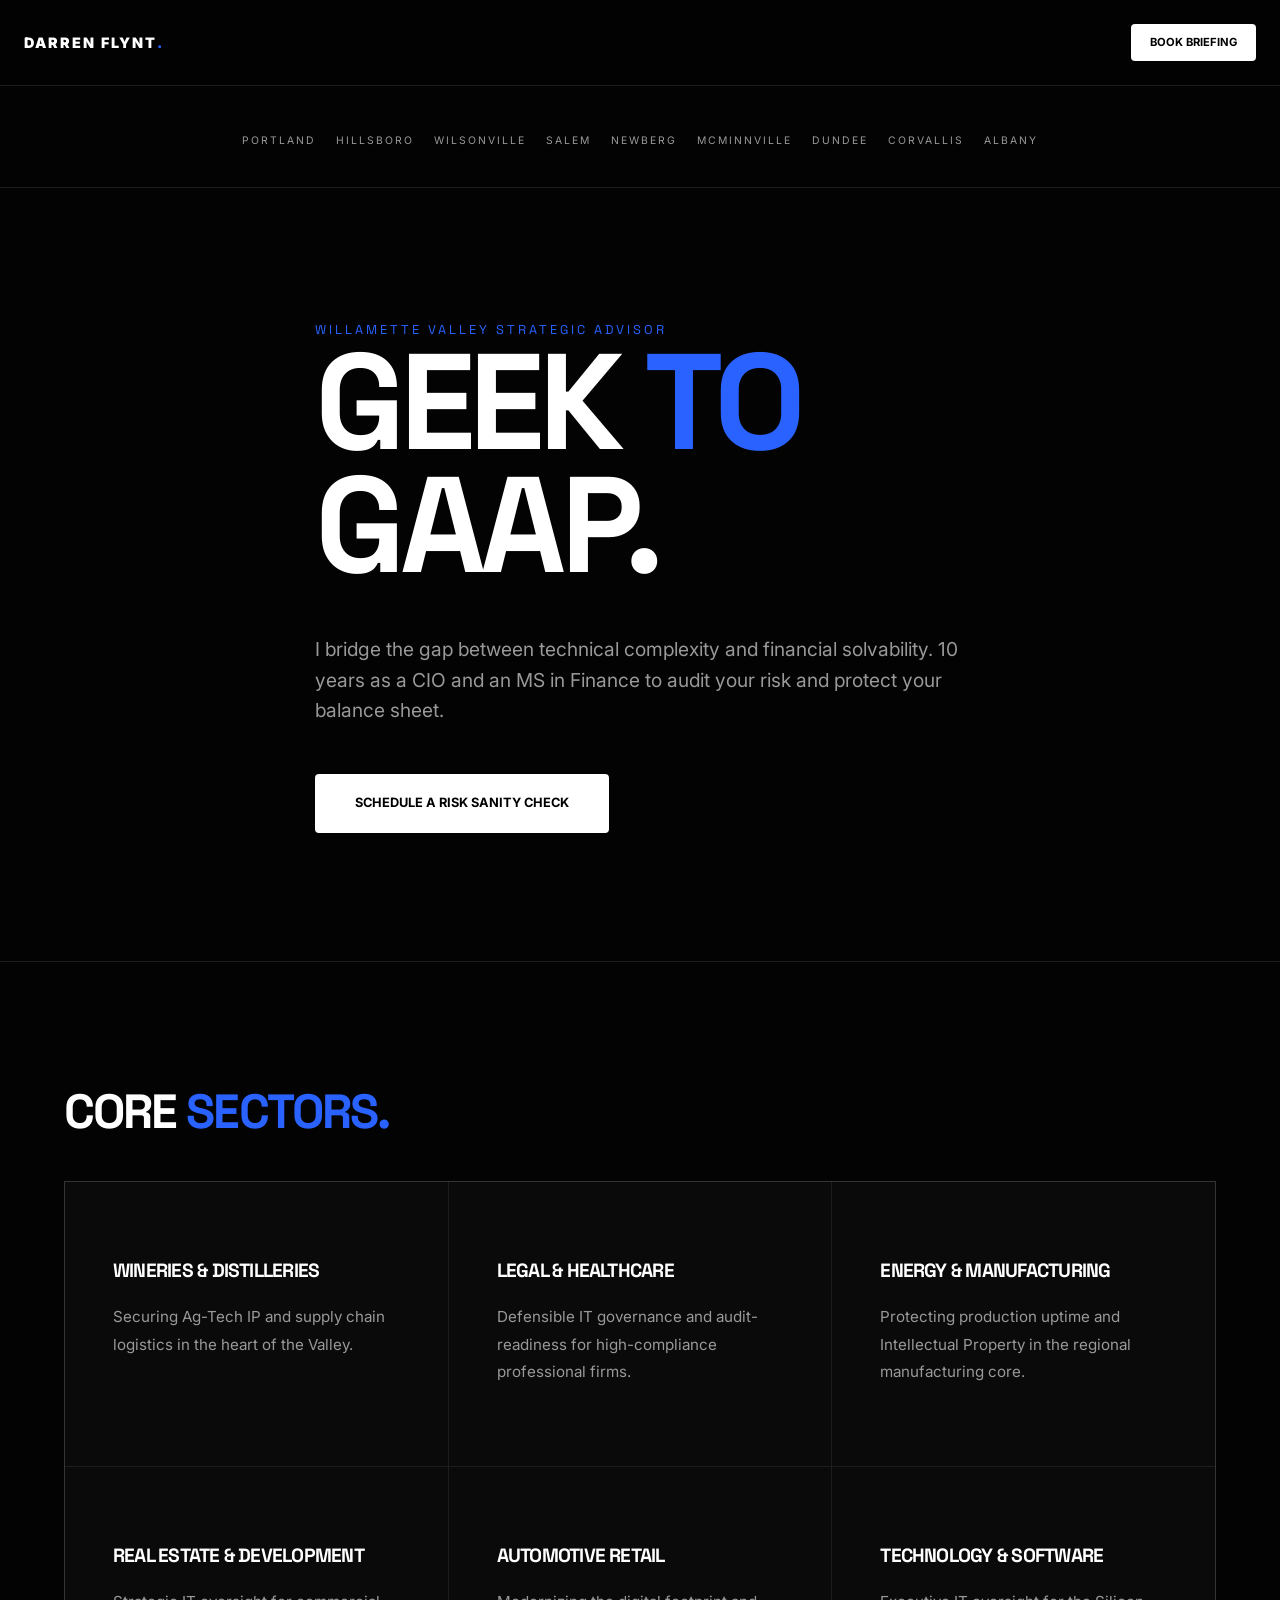
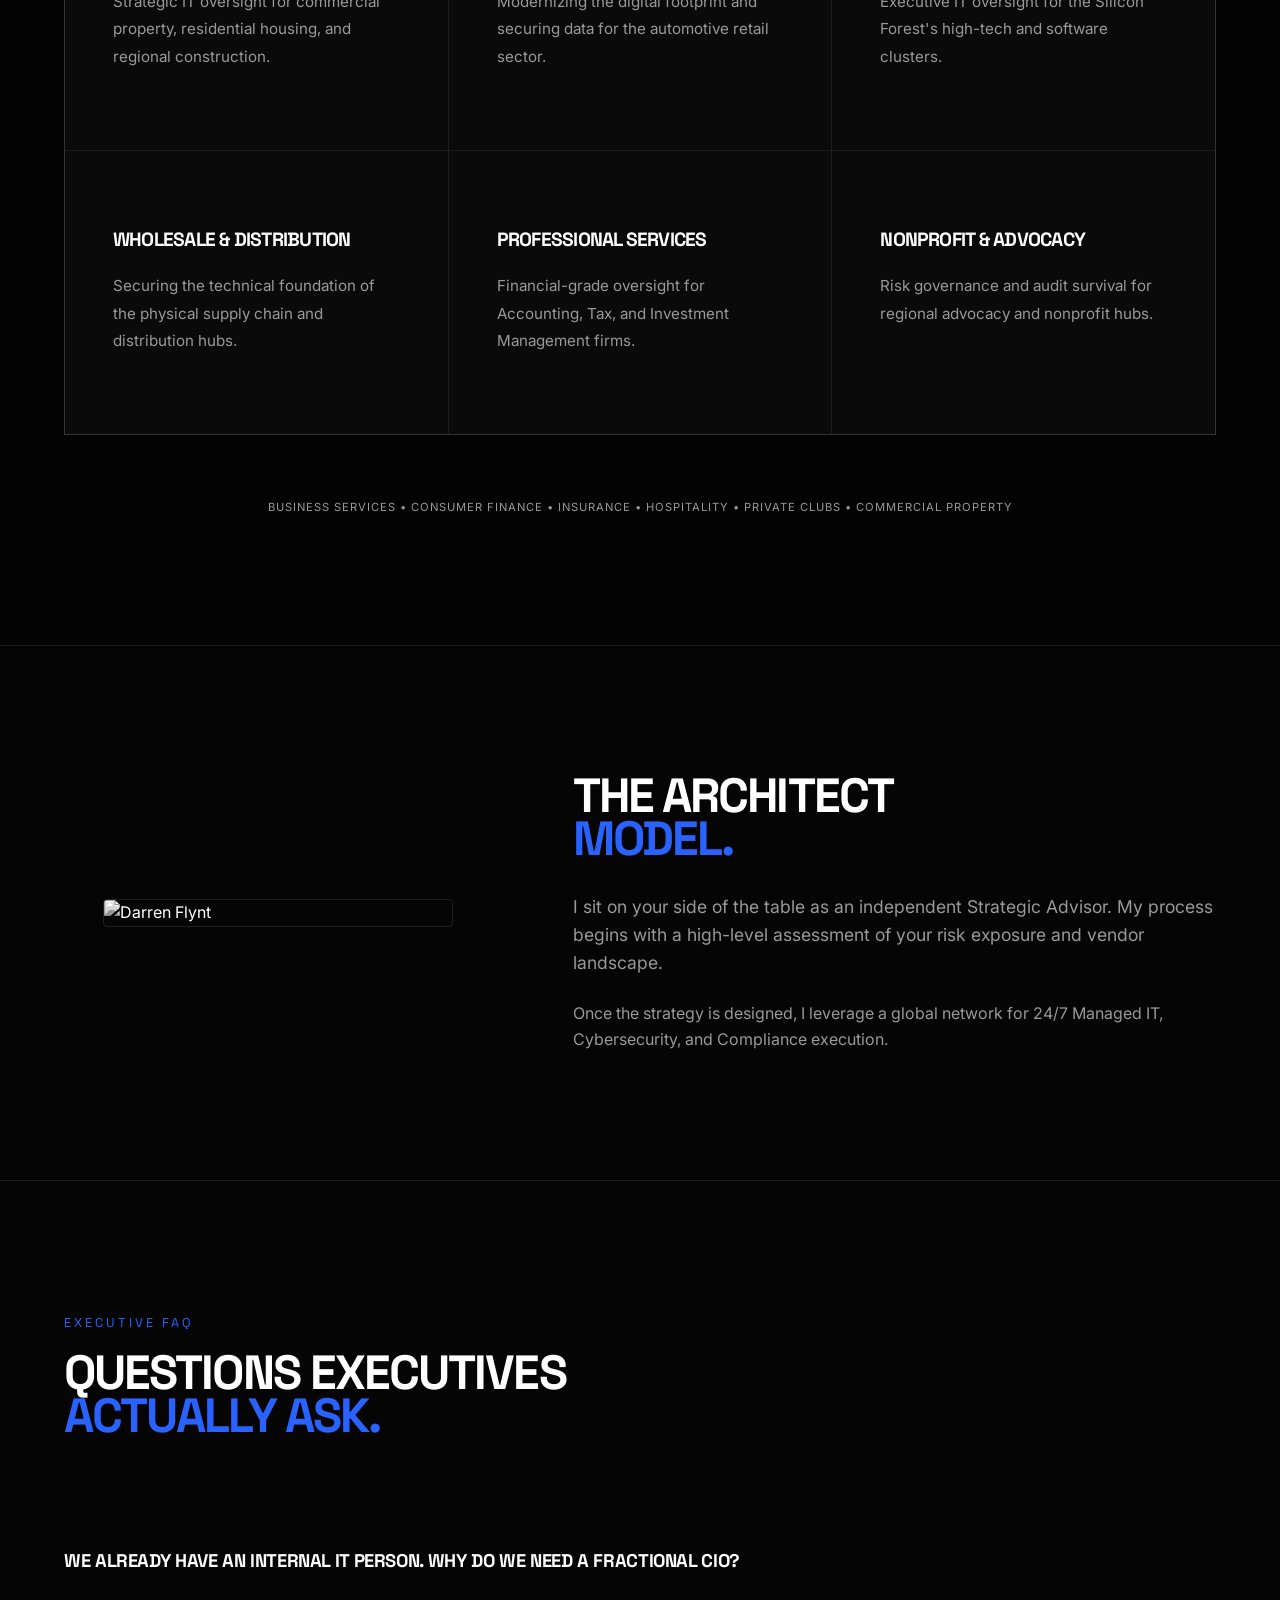
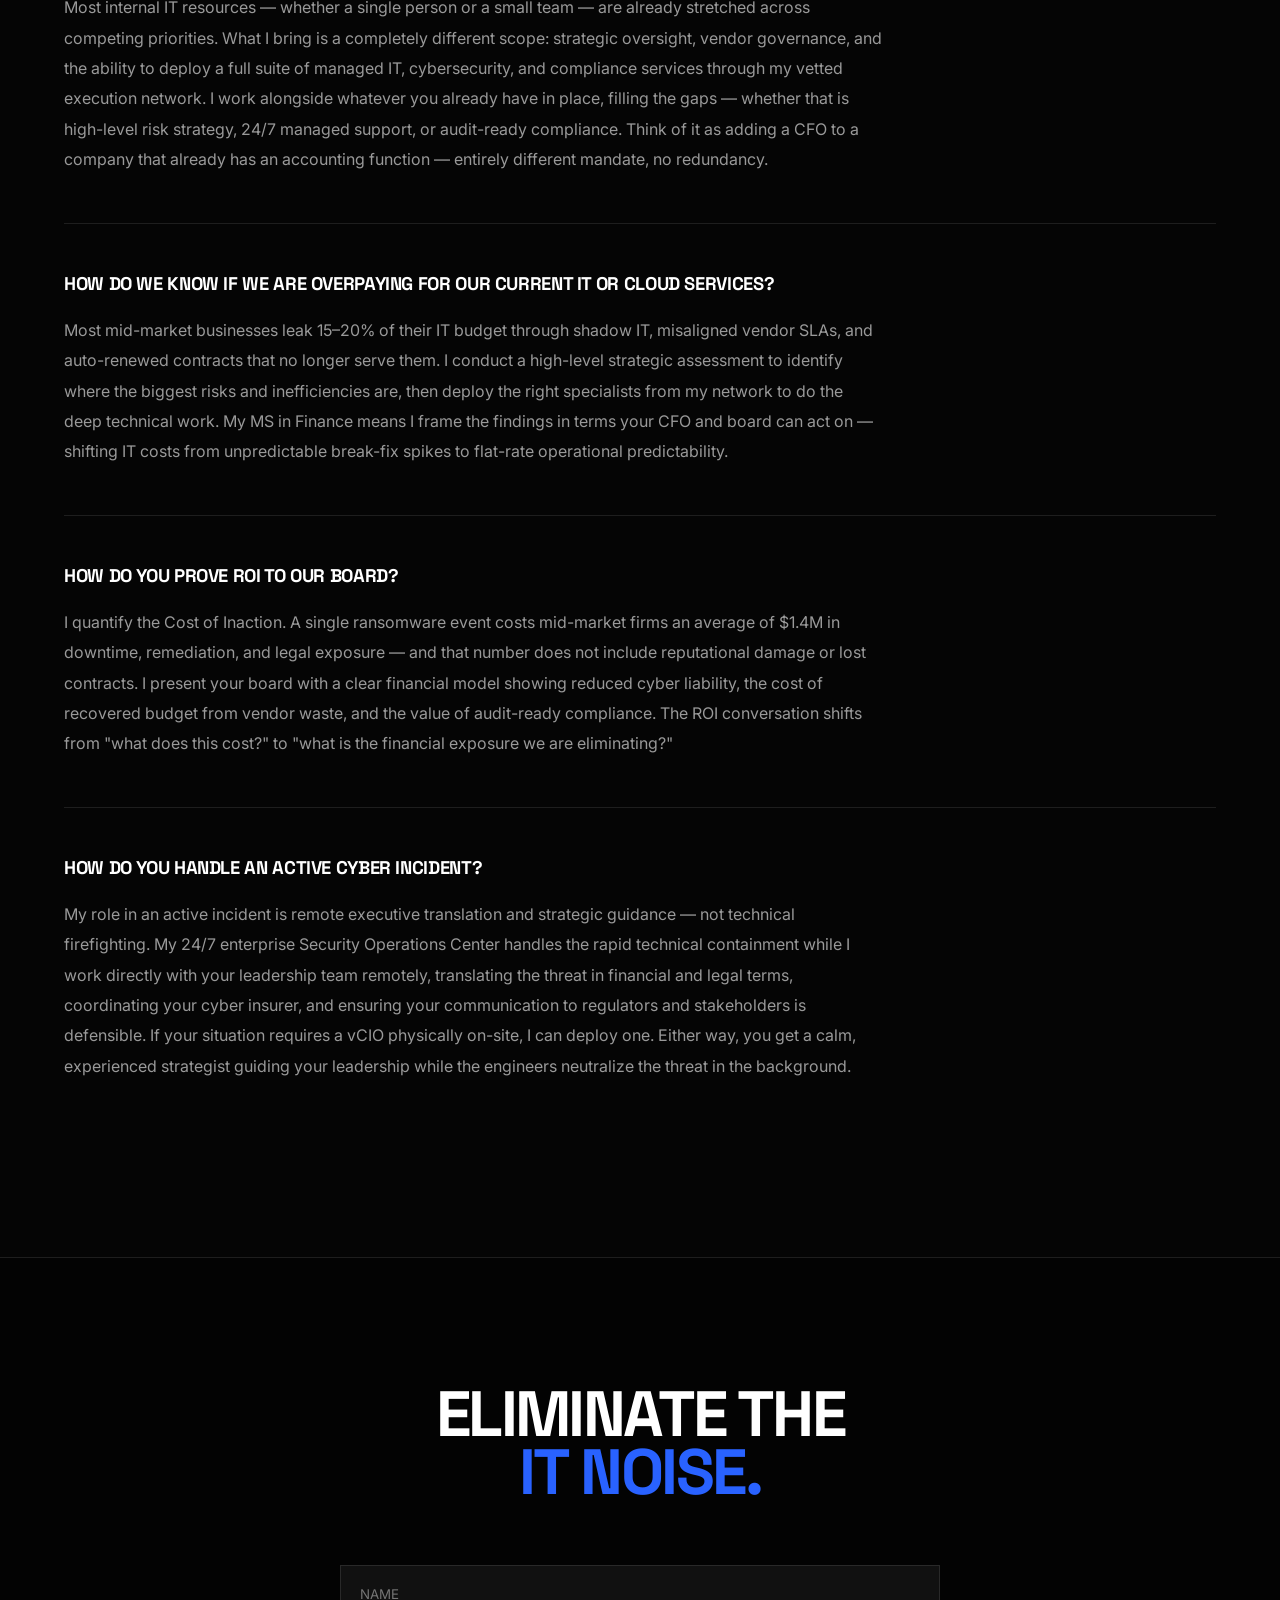
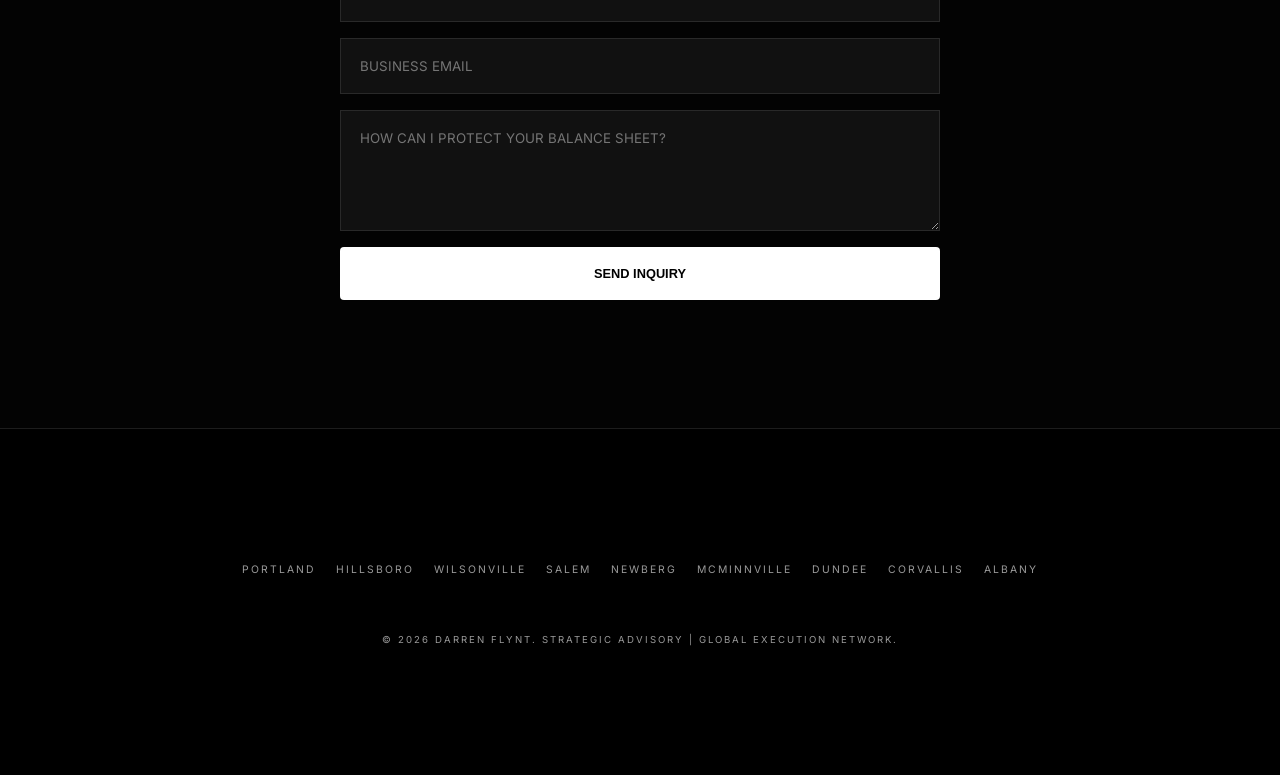
==== index.html @ 3a8f9910 "Add files via upload" ====
<!DOCTYPE html>
<html lang="en">
<head>
    <meta charset="UTF-8"><meta name="viewport" content="width=device-width, initial-scale=1.0">
    <title>Darren Flynt | Willamette Valley Strategic Advisor</title>
    <link rel="stylesheet" href="style.css">
    <link href="https://fonts.googleapis.com/css2?family=Inter:wght@400;700&family=Space+Grotesk:wght@700&display=swap" rel="stylesheet">
</head>
<body>
    <nav>
        <a href="index.html" class="nav-logo">DARREN FLYNT<span style="color: var(--accent);">.</span></a>
        <a href="https://calendly.com/darrenflynt" class="btn" style="padding: 0.6rem 1.2rem; font-size: 0.7rem;">Book Briefing</a>
    </nav>

    <div class="city-nav header-nav">
        <a href="portland.html">Portland</a><a href="hillsboro.html">Hillsboro</a><a href="wilsonville.html">Wilsonville</a><a href="salem.html">Salem</a><a href="newberg.html">Newberg</a><a href="mcminnville.html">McMinnville</a><a href="dundee.html">Dundee</a><a href="corvallis.html">Corvallis</a><a href="albany.html">Albany</a>
    </div>

    <section class="hero"><div class="container">
        <span style="font-family: 'Space Grotesk'; color: var(--accent); font-size: 0.8rem; letter-spacing: 3px;">WILLAMETTE VALLEY STRATEGIC ADVISOR</span>
        <h1>GEEK <span class="accent-text">TO</span> <br>GAAP.</h1>
        <p class="hero-sub">I bridge the gap between technical complexity and financial solvability. 10 years as a CIO and an MS in Finance to audit your risk and protect your balance sheet.</p>
        <a href="#contact" class="btn">Schedule a Risk Sanity Check</a>
    </div></section>

    <section id="industries">
        <div class="container">
            <h2 style="font-size: 3rem;">CORE <span class="accent-text">SECTORS.</span></h2>
            <div class="maze-grid">
                <div class="maze-card"><h3>Wineries & Distilleries</h3><p>Securing Ag-Tech IP and supply chain logistics in the heart of the Valley.</p></div>
                <div class="maze-card"><h3>Legal & Healthcare</h3><p>Defensible IT governance and audit-readiness for high-compliance professional firms.</p></div>
                <div class="maze-card"><h3>Energy & Manufacturing</h3><p>Protecting production uptime and Intellectual Property in the regional manufacturing core.</p></div>
                <div class="maze-card"><h3>Real Estate & Development</h3><p>Strategic IT oversight for commercial property, residential housing, and regional construction.</p></div>
                <div class="maze-card"><h3>Automotive Retail</h3><p>Modernizing the digital footprint and securing data for the automotive retail sector.</p></div>
                <div class="maze-card"><h3>Technology & Software</h3><p>Executive IT oversight for the Silicon Forest's high-tech and software clusters.</p></div>
                <div class="maze-card"><h3>Wholesale & Distribution</h3><p>Securing the technical foundation of the physical supply chain and distribution hubs.</p></div>
                <div class="maze-card"><h3>Professional Services</h3><p>Financial-grade oversight for Accounting, Tax, and Investment Management firms.</p></div>
                <div class="maze-card"><h3>Nonprofit & Advocacy</h3><p>Risk governance and audit survival for regional advocacy and nonprofit hubs.</p></div>
            </div>
            <p style="margin-top: 4rem; color: var(--text-dim); font-size: 0.7rem; text-transform: uppercase; letter-spacing: 1px; text-align: center;">
                Business Services • Consumer Finance • Insurance • Hospitality • Private Clubs • Commercial Property
            </p>
        </div>
    </section>

    <section style="background: #050505;"><div class="container" style="display: flex; flex-wrap: wrap; gap: 5rem; align-items: center;">
        <div class="portrait-wrap">
            <img src="headshot.jpg" alt="Darren Flynt" class="portrait">
        </div>
        <div style="flex: 1.5; min-width: 300px;">
            <h2 style="font-size: 3rem; margin-bottom: 2rem;">THE ARCHITECT<br><span class="accent-text">MODEL.</span></h2>
            <p style="color: var(--text-dim); margin-bottom: 1.5rem; font-size: 1.1rem;">I sit on your side of the table as an independent Strategic Advisor. My process begins with a high-level assessment of your risk exposure and vendor landscape.</p>
            <p style="color: var(--text-dim);">Once the strategy is designed, I leverage a global network for 24/7 Managed IT, Cybersecurity, and Compliance execution.</p>
        </div>
    </div></section>

    <section id="faq" style="background: #050505;">
        <div class="container">
            <span style="font-family: 'Space Grotesk'; color: var(--accent); font-size: 0.8rem; letter-spacing: 3px;">EXECUTIVE FAQ</span>
            <h2 style="font-size: 3rem; margin-top: 1rem; margin-bottom: 4rem;">QUESTIONS EXECUTIVES<br><span class="accent-text">ACTUALLY ASK.</span></h2>
            <div style="display: flex; flex-direction: column; gap: 0;">

                <div class="faq-item">
                    <h3 class="faq-q">We already have an internal IT person. Why do we need a Fractional CIO?</h3>
                    <p class="faq-a">Most internal IT resources — whether a single person or a small team — are already stretched across competing priorities. What I bring is a completely different scope: strategic oversight, vendor governance, and the ability to deploy a full suite of managed IT, cybersecurity, and compliance services through my vetted execution network. I work alongside whatever you already have in place, filling the gaps — whether that is high-level risk strategy, 24/7 managed support, or audit-ready compliance. Think of it as adding a CFO to a company that already has an accounting function — entirely different mandate, no redundancy.</p>
                </div>

                <div class="faq-item">
                    <h3 class="faq-q">How do we know if we are overpaying for our current IT or cloud services?</h3>
                    <p class="faq-a">Most mid-market businesses leak 15–20% of their IT budget through shadow IT, misaligned vendor SLAs, and auto-renewed contracts that no longer serve them. I conduct a high-level strategic assessment to identify where the biggest risks and inefficiencies are, then deploy the right specialists from my network to do the deep technical work. My MS in Finance means I frame the findings in terms your CFO and board can act on — shifting IT costs from unpredictable break-fix spikes to flat-rate operational predictability.</p>
                </div>

                <div class="faq-item">
                    <h3 class="faq-q">How do you prove ROI to our board?</h3>
                    <p class="faq-a">I quantify the Cost of Inaction. A single ransomware event costs mid-market firms an average of $1.4M in downtime, remediation, and legal exposure — and that number does not include reputational damage or lost contracts. I present your board with a clear financial model showing reduced cyber liability, the cost of recovered budget from vendor waste, and the value of audit-ready compliance. The ROI conversation shifts from "what does this cost?" to "what is the financial exposure we are eliminating?"</p>
                </div>

                <div class="faq-item" style="border-bottom: none;">
                    <h3 class="faq-q">How do you handle an active cyber incident?</h3>
                    <p class="faq-a">My role in an active incident is remote executive translation and strategic guidance — not technical firefighting. My 24/7 enterprise Security Operations Center handles the rapid technical containment while I work directly with your leadership team remotely, translating the threat in financial and legal terms, coordinating your cyber insurer, and ensuring your communication to regulators and stakeholders is defensible. If your situation requires a vCIO physically on-site, I can deploy one. Either way, you get a calm, experienced strategist guiding your leadership while the engineers neutralize the threat in the background.</p>
                </div>

            </div>
        </div>
    </section>

    <section id="contact"><div class="container" style="text-align: center;">
        <h2 style="font-size: 4rem; margin-bottom: 4rem;">ELIMINATE THE<br><span class="accent-text">IT NOISE.</span></h2>
        <form action="https://formspree.io/f/mgonweyb" method="POST" style="max-width: 600px; margin: 0 auto; display: flex; flex-direction: column; gap: 1rem; text-align: left;">
            <input type="text" name="name" placeholder="NAME" required style="padding: 1.2rem; background: #111; border: 1px solid var(--border); color: #fff; font-family: inherit;">
            <input type="email" name="email" placeholder="BUSINESS EMAIL" required style="padding: 1.2rem; background: #111; border: 1px solid var(--border); color: #fff; font-family: inherit;">
            <textarea name="message" placeholder="HOW CAN I PROTECT YOUR BALANCE SHEET?" rows="5" required style="padding: 1.2rem; background: #111; border: 1px solid var(--border); color: #fff; font-family: inherit;"></textarea>
            <button type="submit" class="btn">Send Inquiry</button>
        </form>
    </div></section>

    <footer><div class="container">
        <div class="city-nav footer-nav">
            <a href="portland.html">Portland</a><a href="hillsboro.html">Hillsboro</a><a href="wilsonville.html">Wilsonville</a><a href="salem.html">Salem</a><a href="newberg.html">Newberg</a><a href="mcminnville.html">McMinnville</a><a href="dundee.html">Dundee</a><a href="corvallis.html">Corvallis</a><a href="albany.html">Albany</a>
        </div>
        <p style="font-size: 0.6rem; color: var(--text-dim); text-transform: uppercase; letter-spacing: 2px;">© 2026 DARREN FLYNT. STRATEGIC ADVISORY | GLOBAL EXECUTION NETWORK.</p>
    </div></footer>

    <script>
        function acceptCookies() { localStorage.setItem('cookiesAccepted', 'true'); document.getElementById('cookie-popup').style.display = 'none'; }
    </script>
</body>
</html>
---- style.css ----
:root {
  --bg: #030303; 
  --card-bg: #0a0a0a; 
  --accent: #2962ff;
  --white: #ffffff; 
  --text-dim: #999999; 
  --border: rgba(255, 255, 255, 0.1);
}

* { box-sizing: border-box; margin: 0; padding: 0; }
body { 
  background-color: var(--bg); color: var(--white); 
  font-family: 'Inter', sans-serif; line-height: 1.6; overflow-x: hidden; 
}

.container { max-width: 1200px; margin: 0 auto; padding: 0 1.5rem; }

/* TYPOGRAPHY */
h1, h2, h3 { font-family: 'Space Grotesk', sans-serif; font-weight: 700; text-transform: uppercase; letter-spacing: -0.04em; line-height: 0.9; }
.accent-text { color: var(--accent); }

/* NAVIGATION (Top & Bottom) */
nav { 
  position: fixed; top: 0; width: 100%; z-index: 1000; padding: 1.5rem; 
  background: rgba(3, 3, 3, 0.85); backdrop-filter: blur(15px); border-bottom: 1px solid var(--border);
  display: flex; justify-content: space-between; align-items: center;
}
.nav-logo { font-weight: 900; font-size: 0.9rem; text-decoration: none; color: #fff; letter-spacing: 2px; }

.city-nav { 
  text-align: center; font-size: 0.65rem; 
  letter-spacing: 2px; text-transform: uppercase; 
}
.city-nav.header-nav { padding: 8rem 0 2rem; border-bottom: 1px solid var(--border); }
.city-nav.footer-nav { margin-bottom: 3rem; }
.city-nav a { color: var(--text-dim); text-decoration: none; margin: 0 10px; transition: 0.3s; display: inline-block; padding: 5px 0; }
.city-nav a:hover { color: var(--accent); }

/* SECTIONS */
section { padding: 8rem 0; border-bottom: 1px solid var(--border); }
.hero { min-height: 60vh; display: flex; align-items: center; }
h1 { font-size: clamp(3rem, 12vw, 8.5rem); }
.hero-sub { max-width: 650px; font-size: 1.2rem; color: var(--text-dim); margin: 3rem 0; }

.btn { 
  display: inline-block; padding: 1.2rem 2.5rem; background: var(--white); color: #000; 
  text-decoration: none; font-weight: 700; text-transform: uppercase; font-size: 0.8rem; 
  border-radius: 4px; transition: 0.3s; border: none; cursor: pointer; text-align: center;
}
.btn:hover { background: var(--accent); color: #fff; }

/* INDUSTRY GRID - Fixed Text Density */
.maze-grid { 
  display: grid; grid-template-columns: repeat(auto-fit, minmax(320px, 1fr)); 
  gap: 1px; background: var(--border); border: 1px solid var(--border); margin-top: 3rem; 
}
.maze-card { background: var(--card-bg); padding: 5rem 3rem; transition: 0.4s; }
.maze-card:hover { background: #0c0c0c; }
.maze-card h3 { font-size: 1.2rem; margin-bottom: 1.5rem; color: #fff; }
.maze-card p { color: var(--text-dim); font-size: 0.95rem; line-height: 1.8; }

/* PORTRAIT - Controlled Size */
.portrait-wrap { flex: 1; display: flex; justify-content: center; align-items: center; }
.portrait { width: 100%; max-width: 350px; height: auto; border-radius: 4px; filter: grayscale(1); border: 1px solid var(--border); }

/* FOOTER */
footer { padding: 8rem 0; background: #000; text-align: center; }

@media (max-width: 768px) { h1 { font-size: 4rem; } .city-nav.header-nav { display: none; } }
/* FAQ SECTION */
.faq-item {
  padding: 3rem 0;
  border-bottom: 1px solid var(--border);
}
.faq-q {
  font-size: 1.15rem;
  font-family: 'Space Grotesk', sans-serif;
  font-weight: 700;
  text-transform: uppercase;
  letter-spacing: -0.02em;
  color: #fff;
  margin-bottom: 1.2rem;
  line-height: 1.3;
}
.faq-a {
  color: var(--text-dim);
  font-size: 1rem;
  line-height: 1.9;
  max-width: 820px;
}
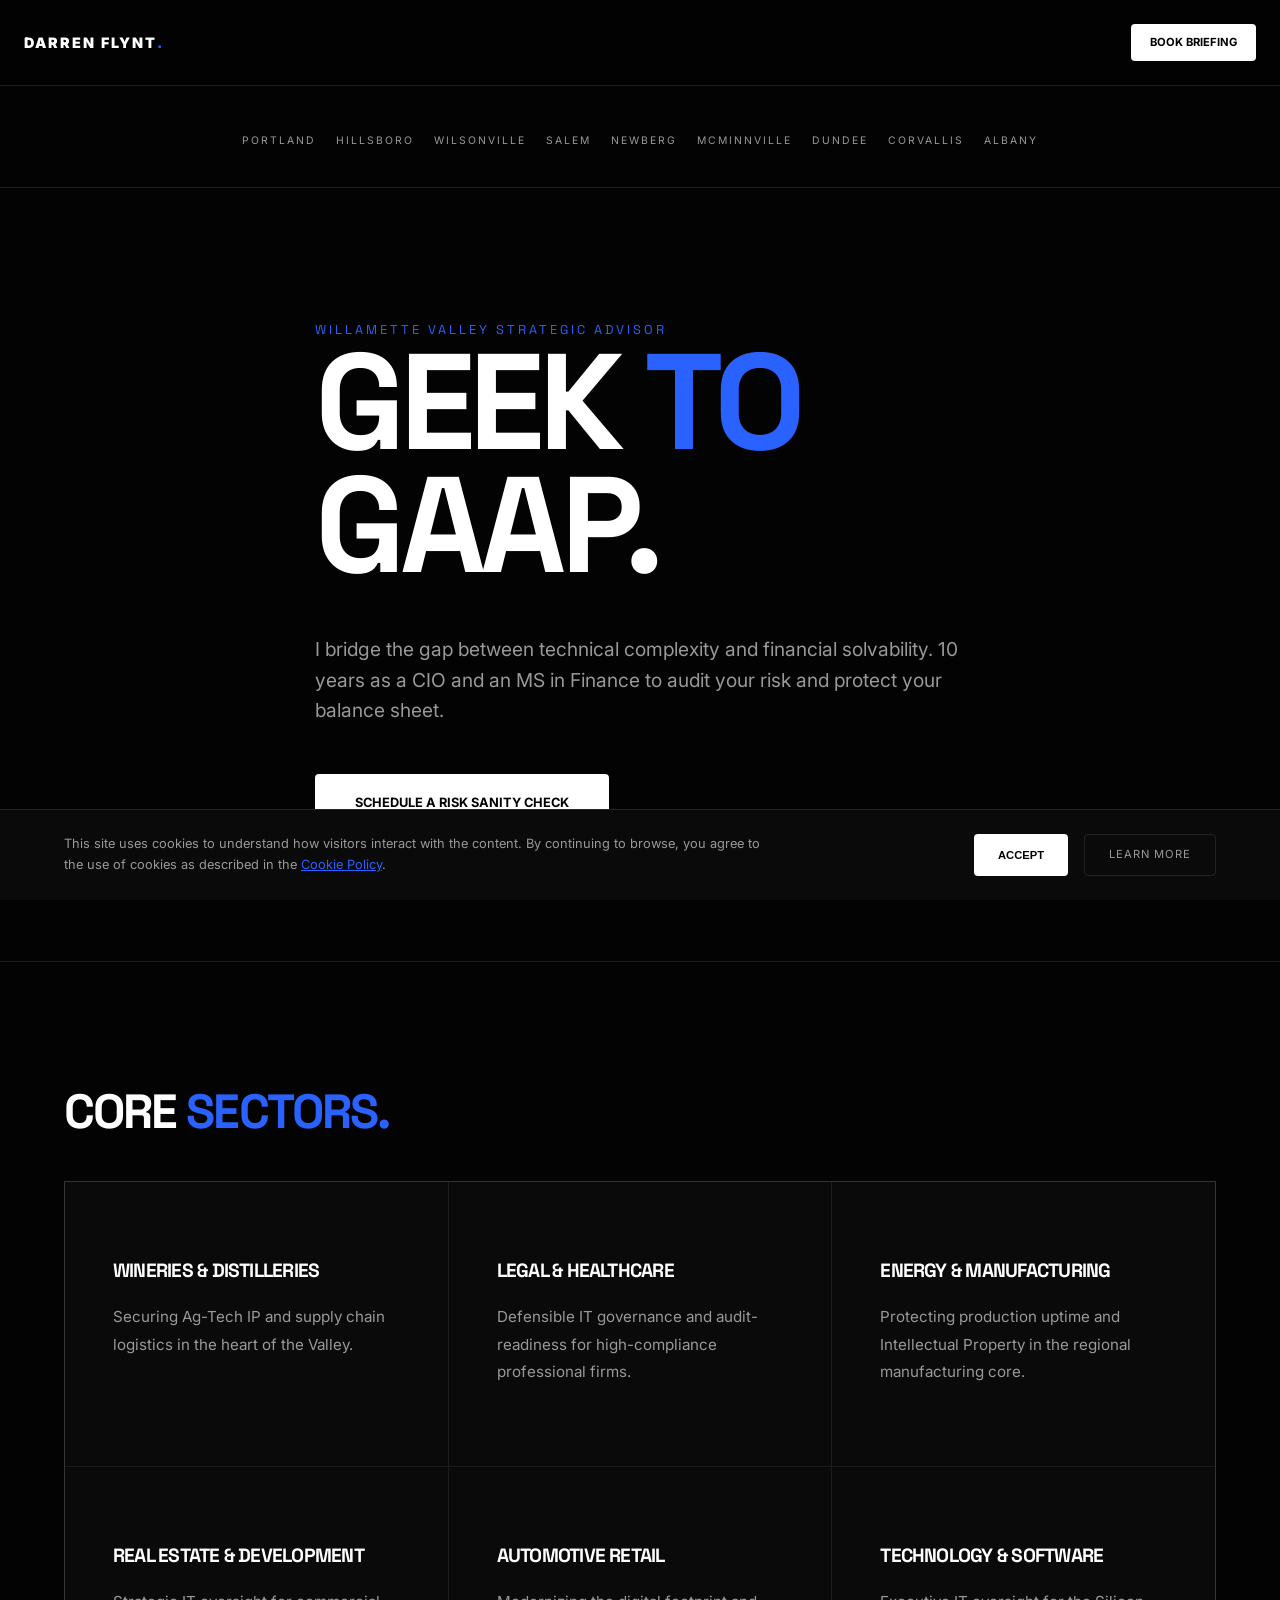
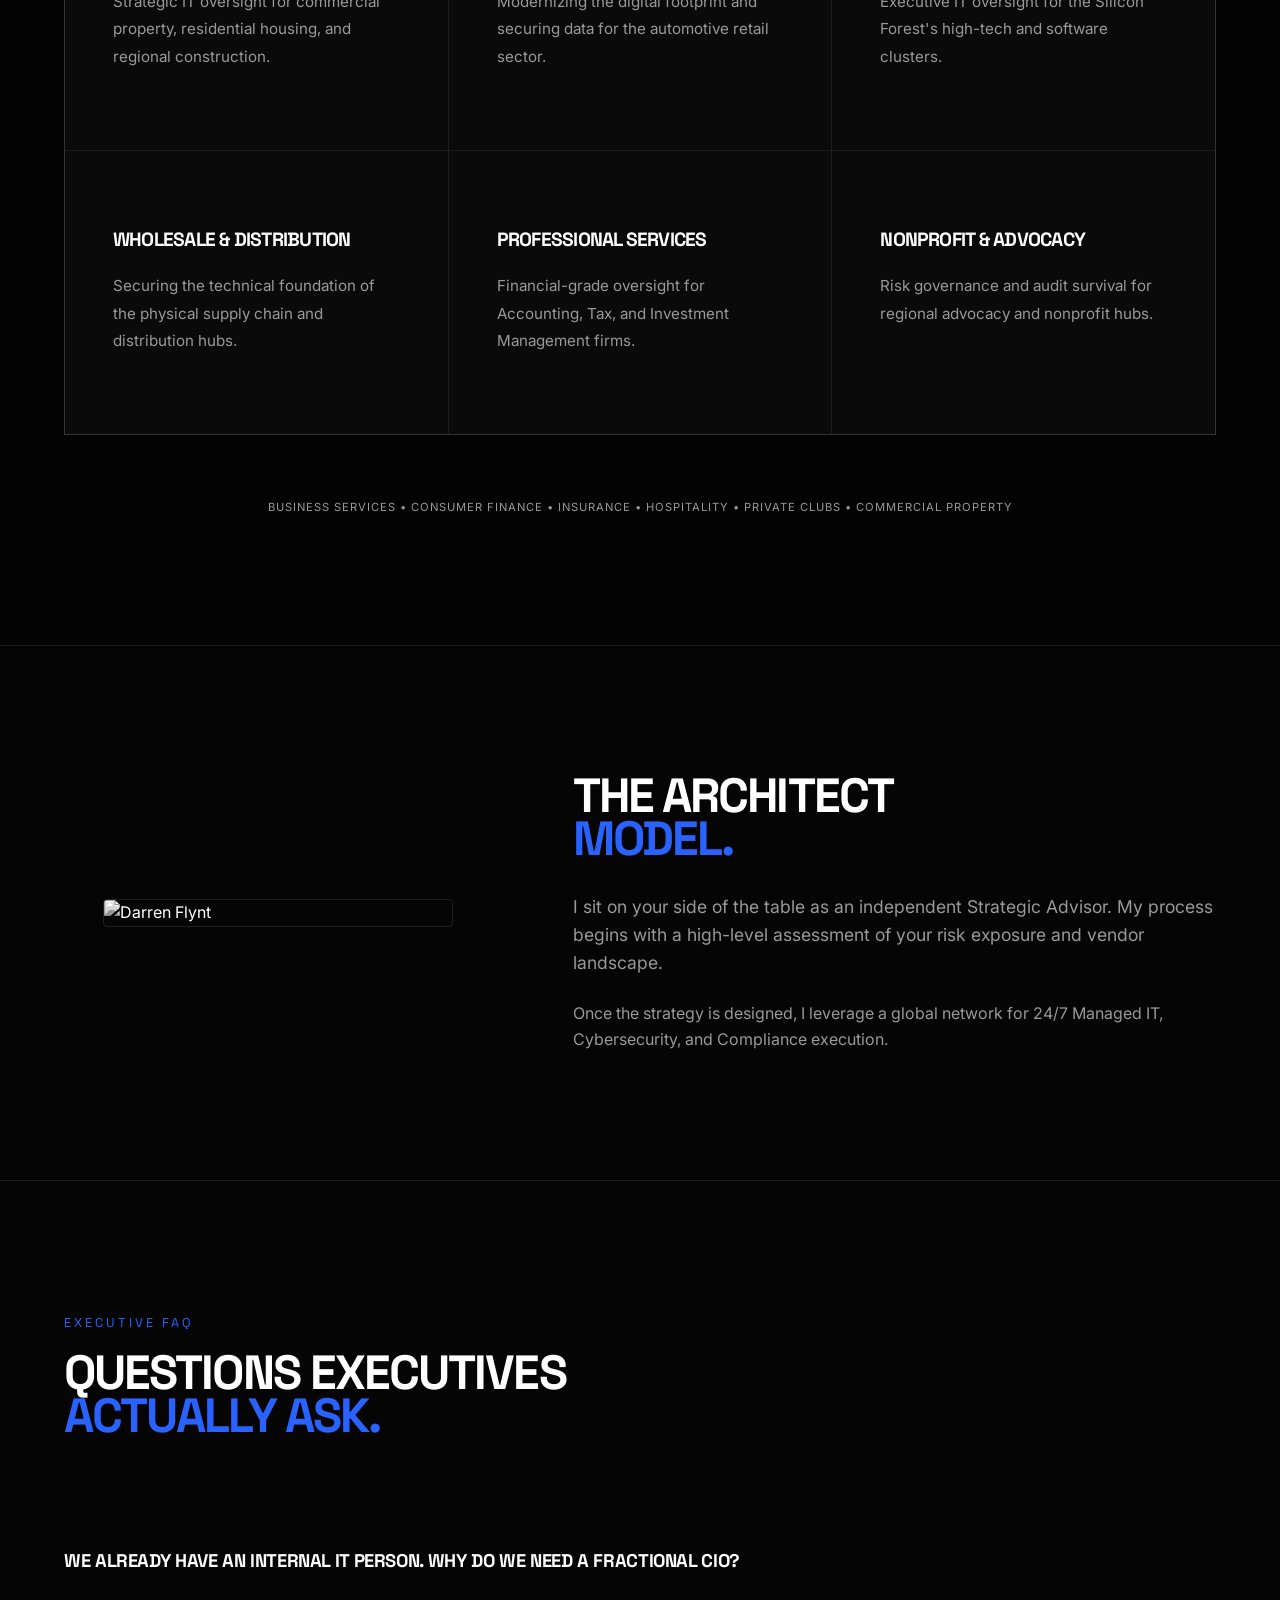
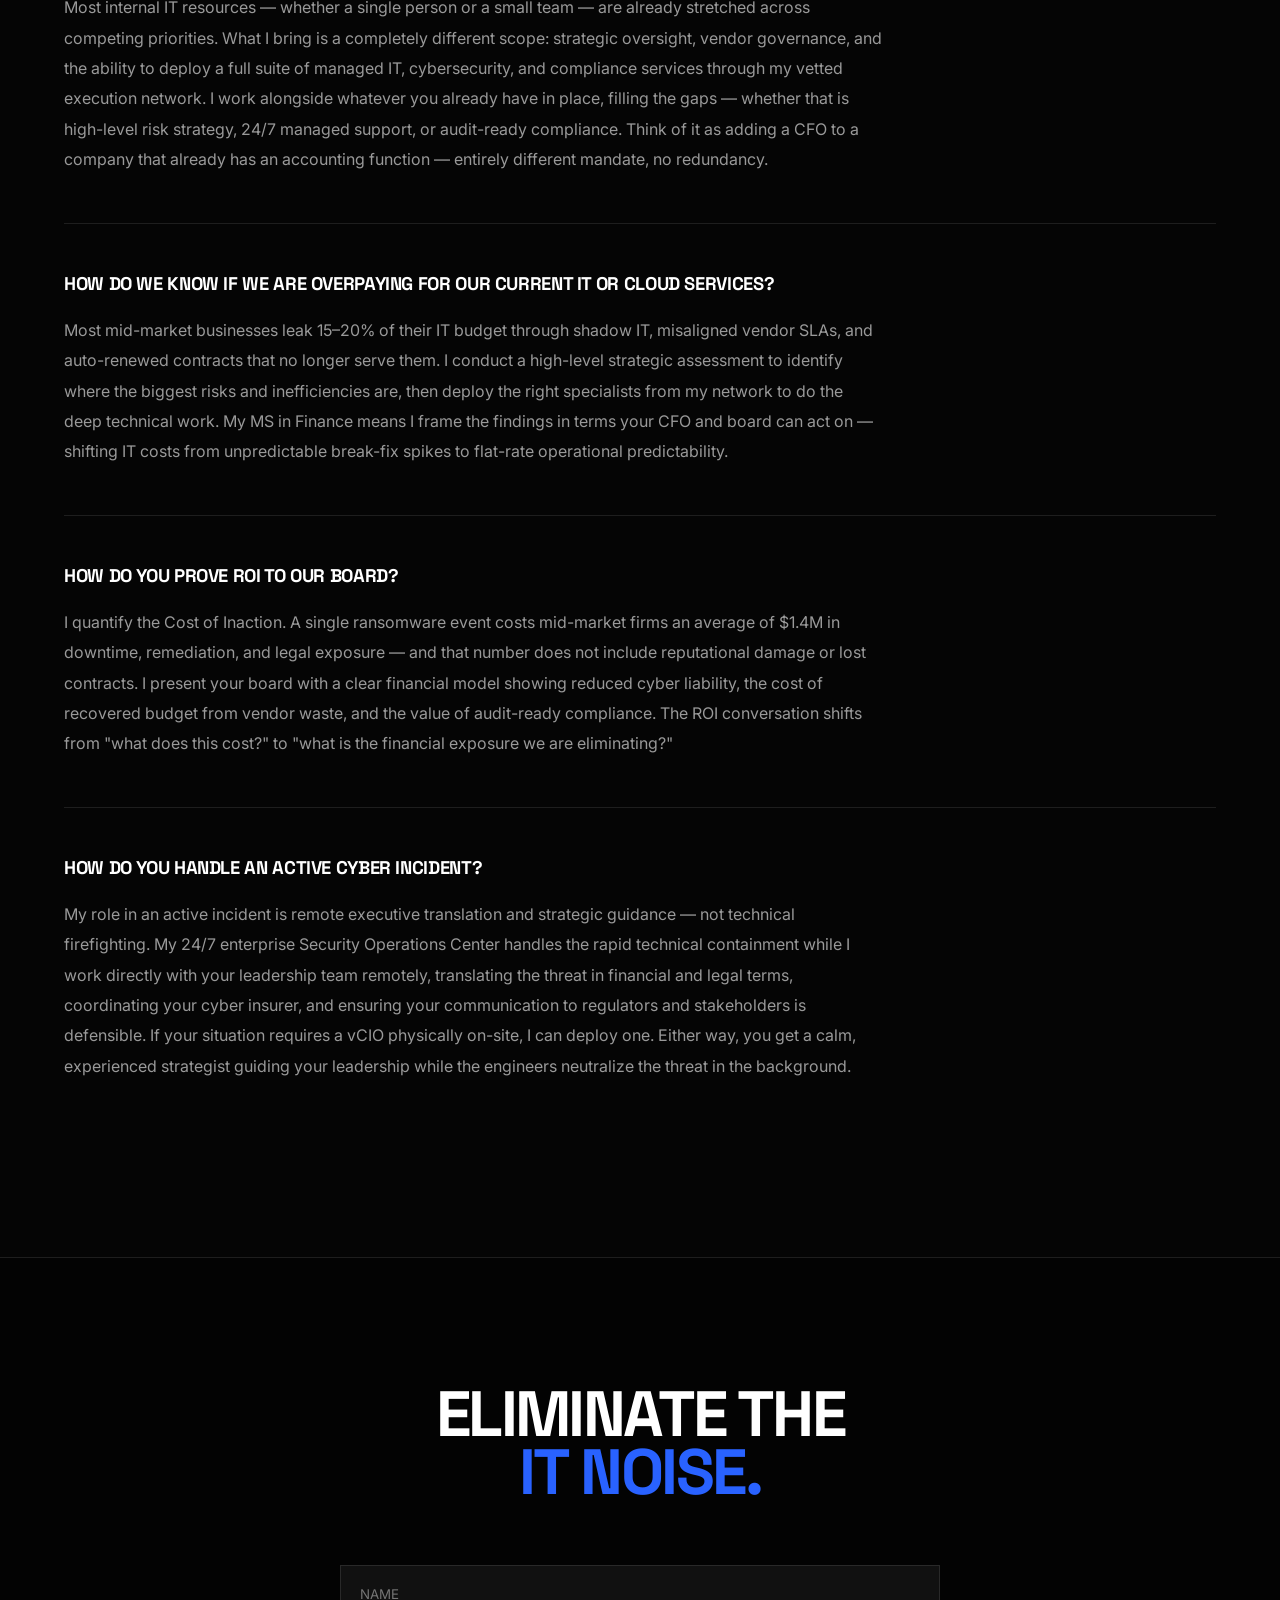
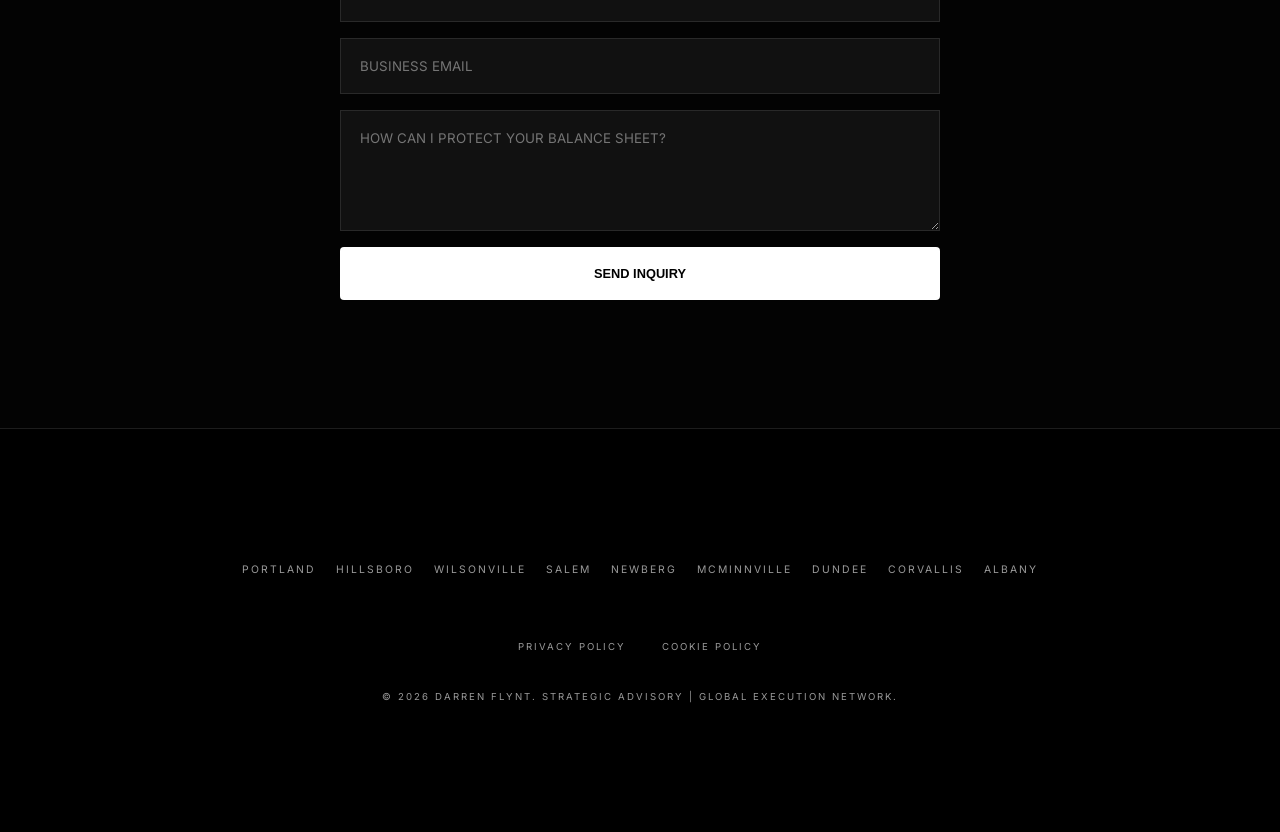
==== commit cc1dddc3: "Add files via upload" ====
--- a/index.html
+++ b/index.html
@@ -2,9 +2,28 @@
 <html lang="en">
 <head>
     <meta charset="UTF-8"><meta name="viewport" content="width=device-width, initial-scale=1.0">
-    <title>Darren Flynt | Willamette Valley Strategic Advisor</title>
     <link rel="stylesheet" href="style.css">
     <link href="https://fonts.googleapis.com/css2?family=Inter:wght@400;700&family=Space+Grotesk:wght@700&display=swap" rel="stylesheet">
+    <link rel="canonical" href="https://darrenflynt.com/">
+    <title>Darren Flynt | Fractional CIO & Strategic IT Advisor | Willamette Valley</title>
+    <meta name="description" content="Former CIO (10 yrs) with an MS in Finance. I help CFOs and boards in the Willamette Valley translate cyber risk into financial strategy and deploy managed IT, cybersecurity, and compliance.">
+    <meta property="og:title" content="Darren Flynt | Fractional CIO & Strategic IT Advisor">
+    <meta property="og:description" content="Cyber risk & governance advisor to CFOs and boards across the Willamette Valley. High-level assessments, managed IT, cybersecurity, and compliance — backed by a 24/7 execution network.">
+    <meta property="og:url" content="https://darrenflynt.com/">
+    <meta property="og:type" content="website">
+    <meta property="og:image" content="https://darrenflynt.com/headshot.jpg">
+    <meta name="twitter:card" content="summary_large_image">
+    <script type="application/ld+json">
+    {
+      "@context": "https://schema.org",
+      "@type": "Person",
+      "name": "Darren Flynt",
+      "url": "https://darrenflynt.com/",
+      "image": "https://darrenflynt.com/headshot.jpg",
+      "jobTitle": "Fractional CIO & Strategic IT Advisor",
+      "sameAs": ["https://www.linkedin.com/in/darrenflynt"]
+    }
+    </script>
 </head>
 <body>
     <nav>
@@ -98,11 +117,32 @@
         <div class="city-nav footer-nav">
             <a href="portland.html">Portland</a><a href="hillsboro.html">Hillsboro</a><a href="wilsonville.html">Wilsonville</a><a href="salem.html">Salem</a><a href="newberg.html">Newberg</a><a href="mcminnville.html">McMinnville</a><a href="dundee.html">Dundee</a><a href="corvallis.html">Corvallis</a><a href="albany.html">Albany</a>
         </div>
+        <div style="margin-bottom: 2rem;">
+            <a href="privacy-policy.html" style="font-size: 0.6rem; color: var(--text-dim); text-transform: uppercase; letter-spacing: 2px; text-decoration: none; margin: 0 1rem;">Privacy Policy</a>
+            <a href="cookie-policy.html" style="font-size: 0.6rem; color: var(--text-dim); text-transform: uppercase; letter-spacing: 2px; text-decoration: none; margin: 0 1rem;">Cookie Policy</a>
+        </div>
         <p style="font-size: 0.6rem; color: var(--text-dim); text-transform: uppercase; letter-spacing: 2px;">© 2026 DARREN FLYNT. STRATEGIC ADVISORY | GLOBAL EXECUTION NETWORK.</p>
     </div></footer>
 
+
+    <!-- Cookie Banner -->
+    <div id="cookie-banner" style="display:none; position:fixed; bottom:0; left:0; right:0; z-index:9999; background:#0a0a0a; border-top:1px solid rgba(255,255,255,0.1); padding:1.5rem;">
+        <div class="container" style="display:flex; flex-wrap:wrap; align-items:center; justify-content:space-between; gap:1rem;">
+            <p style="color:var(--text-dim); font-size:0.8rem; margin:0; max-width:700px;">This site uses cookies to understand how visitors interact with the content. By continuing to browse, you agree to the use of cookies as described in the <a href="cookie-policy.html" style="color:var(--accent);">Cookie Policy</a>.</p>
+            <div style="display:flex; gap:1rem; flex-shrink:0;">
+                <button onclick="acceptCookies()" class="btn" style="padding:0.7rem 1.5rem; font-size:0.7rem;">Accept</button>
+                <a href="cookie-policy.html" style="padding:0.7rem 1.5rem; font-size:0.7rem; color:var(--text-dim); text-decoration:none; text-transform:uppercase; letter-spacing:1px; border:1px solid rgba(255,255,255,0.1); border-radius:4px;">Learn More</a>
+            </div>
+        </div>
+    </div>
     <script>
-        function acceptCookies() { localStorage.setItem('cookiesAccepted', 'true'); document.getElementById('cookie-popup').style.display = 'none'; }
+        function acceptCookies() {
+            localStorage.setItem('cookiesAccepted', 'true');
+            document.getElementById('cookie-banner').style.display = 'none';
+        }
+        if (!localStorage.getItem('cookiesAccepted')) {
+            document.getElementById('cookie-banner').style.display = 'block';
+        }
     </script>
 </body>
 </html>
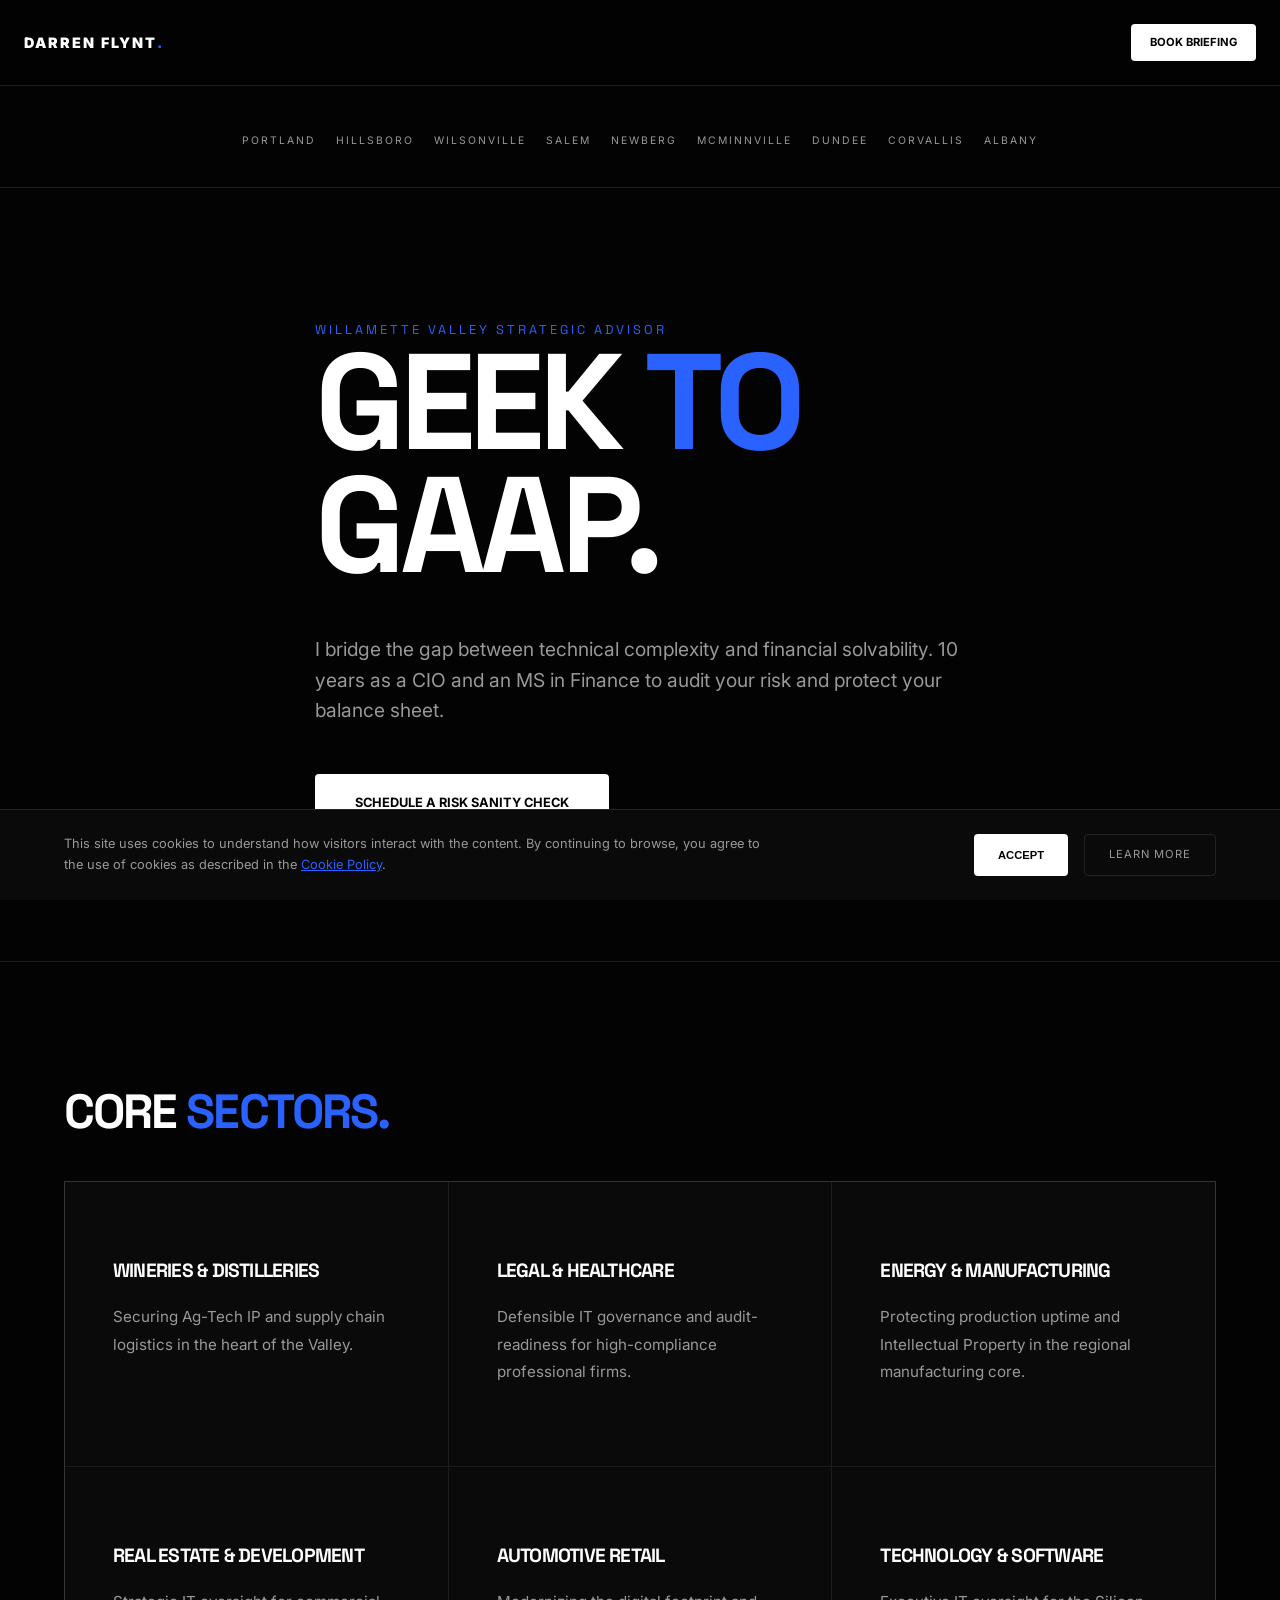
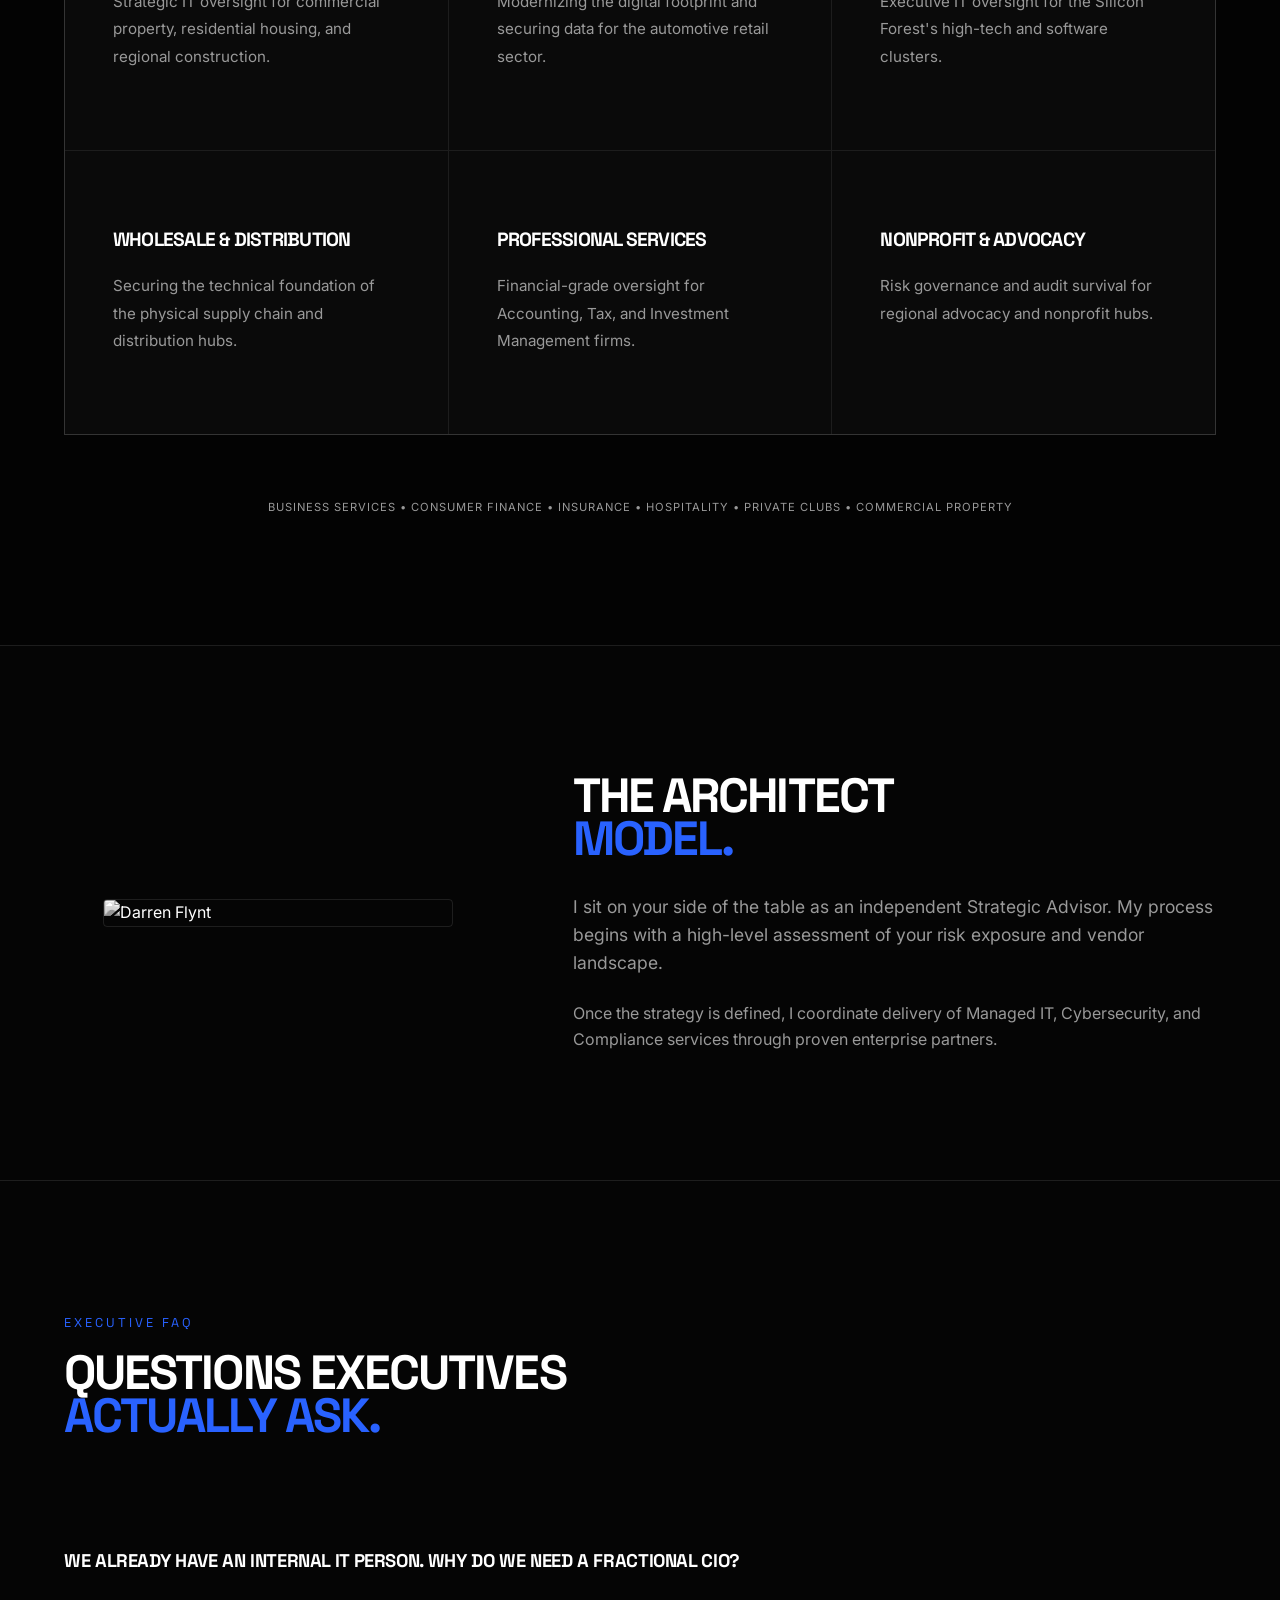
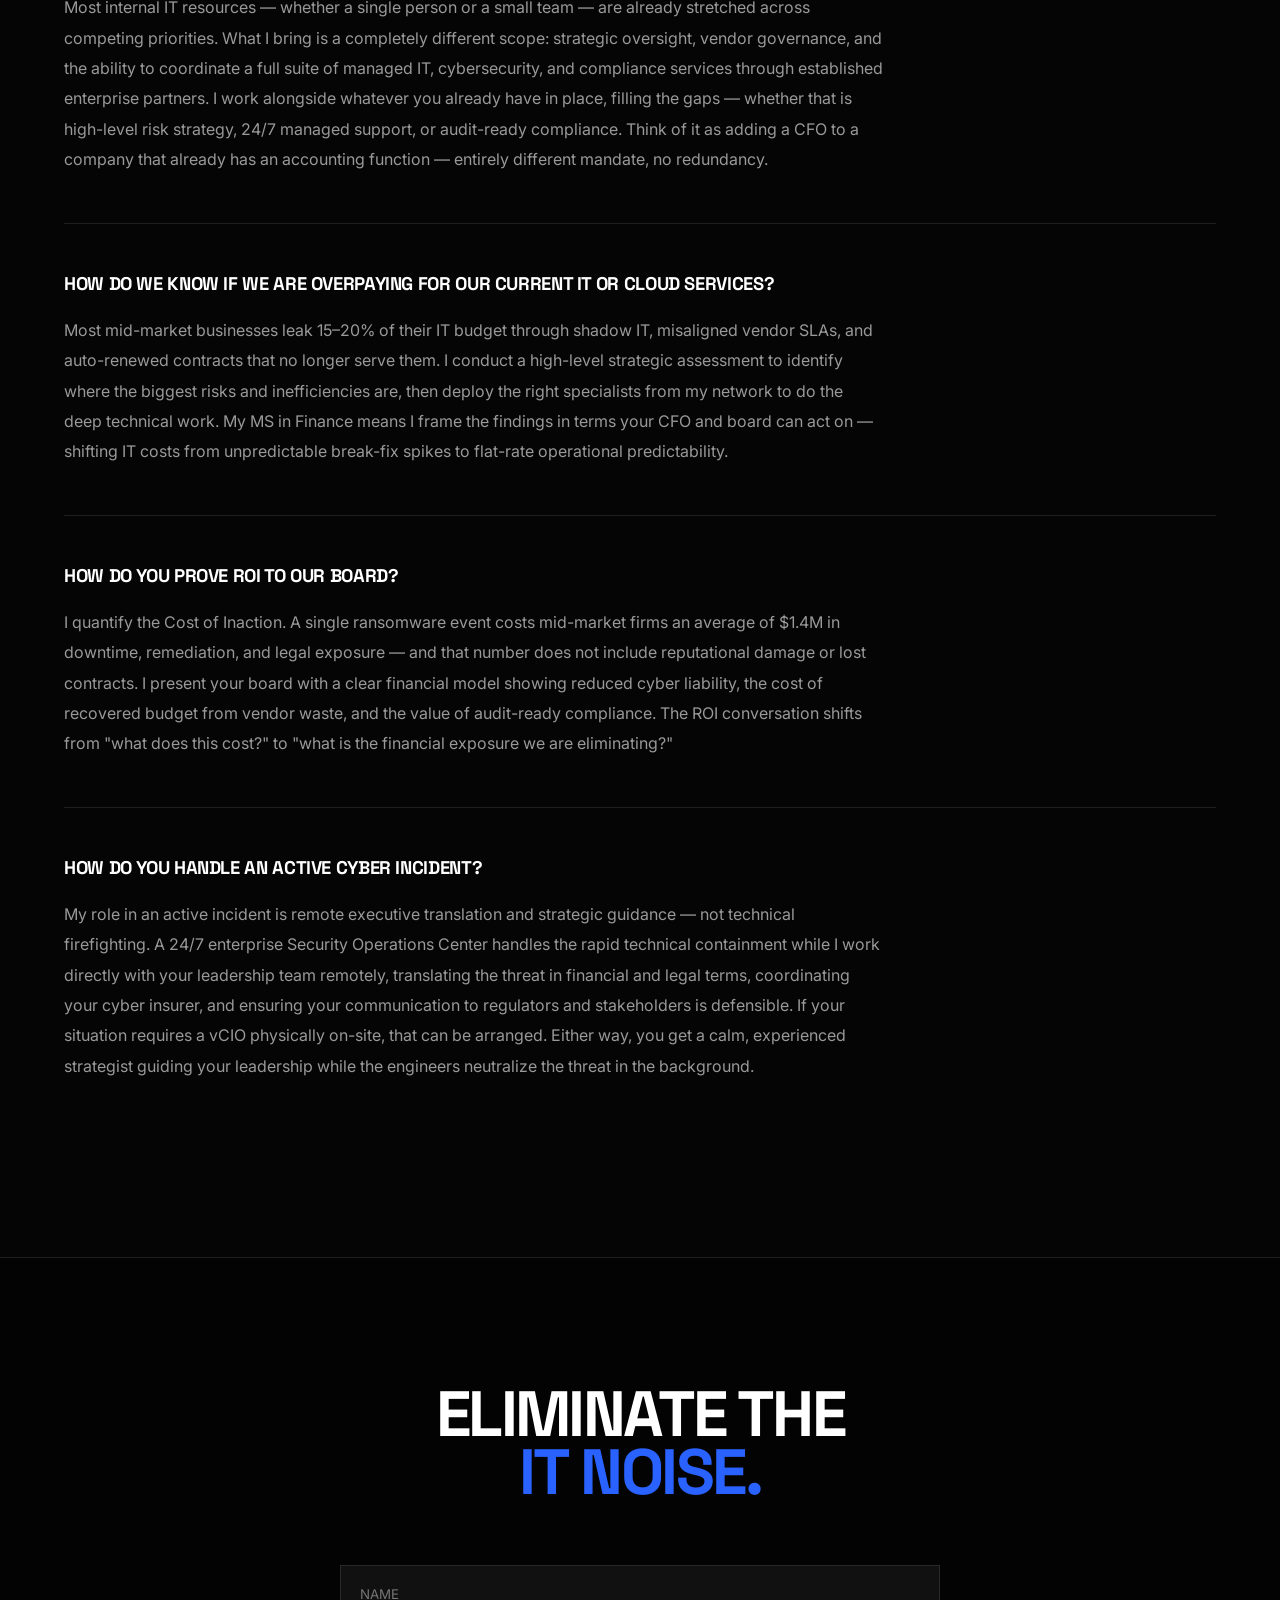
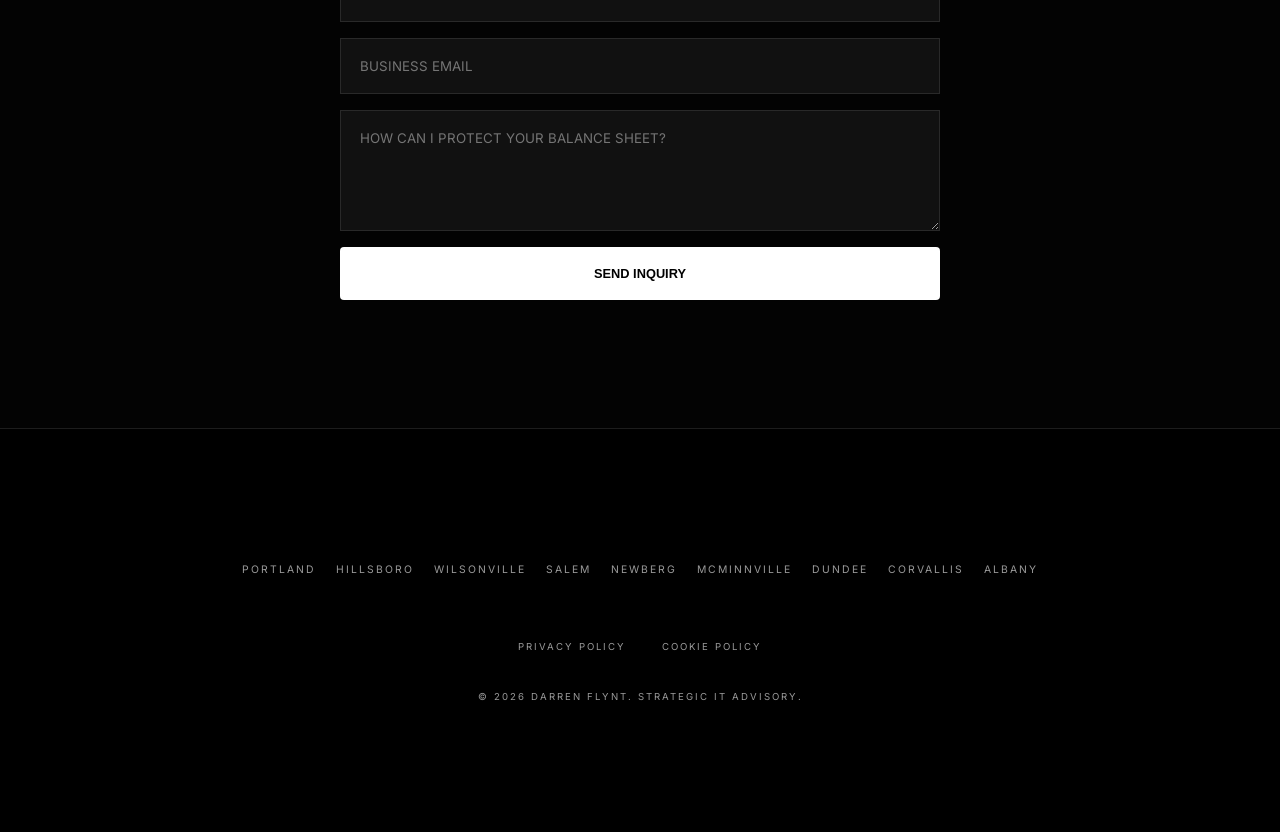
==== commit 932f49ac: "Add files via upload" ====
--- a/index.html
+++ b/index.html
@@ -8,7 +8,7 @@
     <title>Darren Flynt | Fractional CIO & Strategic IT Advisor | Willamette Valley</title>
     <meta name="description" content="Former CIO (10 yrs) with an MS in Finance. I help CFOs and boards in the Willamette Valley translate cyber risk into financial strategy and deploy managed IT, cybersecurity, and compliance.">
     <meta property="og:title" content="Darren Flynt | Fractional CIO & Strategic IT Advisor">
-    <meta property="og:description" content="Cyber risk & governance advisor to CFOs and boards across the Willamette Valley. High-level assessments, managed IT, cybersecurity, and compliance — backed by a 24/7 execution network.">
+    <meta property="og:description" content="Cyber risk & governance advisor to CFOs and boards across the Willamette Valley. High-level assessments, managed IT, cybersecurity, and compliance — delivered through enterprise-grade partners.">
     <meta property="og:url" content="https://darrenflynt.com/">
     <meta property="og:type" content="website">
     <meta property="og:image" content="https://darrenflynt.com/headshot.jpg">
@@ -69,7 +69,7 @@
         <div style="flex: 1.5; min-width: 300px;">
             <h2 style="font-size: 3rem; margin-bottom: 2rem;">THE ARCHITECT<br><span class="accent-text">MODEL.</span></h2>
             <p style="color: var(--text-dim); margin-bottom: 1.5rem; font-size: 1.1rem;">I sit on your side of the table as an independent Strategic Advisor. My process begins with a high-level assessment of your risk exposure and vendor landscape.</p>
-            <p style="color: var(--text-dim);">Once the strategy is designed, I leverage a global network for 24/7 Managed IT, Cybersecurity, and Compliance execution.</p>
+            <p style="color: var(--text-dim);">Once the strategy is defined, I coordinate delivery of Managed IT, Cybersecurity, and Compliance services through proven enterprise partners.</p>
         </div>
     </div></section>
 
@@ -81,7 +81,7 @@
 
                 <div class="faq-item">
                     <h3 class="faq-q">We already have an internal IT person. Why do we need a Fractional CIO?</h3>
-                    <p class="faq-a">Most internal IT resources — whether a single person or a small team — are already stretched across competing priorities. What I bring is a completely different scope: strategic oversight, vendor governance, and the ability to deploy a full suite of managed IT, cybersecurity, and compliance services through my vetted execution network. I work alongside whatever you already have in place, filling the gaps — whether that is high-level risk strategy, 24/7 managed support, or audit-ready compliance. Think of it as adding a CFO to a company that already has an accounting function — entirely different mandate, no redundancy.</p>
+                    <p class="faq-a">Most internal IT resources — whether a single person or a small team — are already stretched across competing priorities. What I bring is a completely different scope: strategic oversight, vendor governance, and the ability to coordinate a full suite of managed IT, cybersecurity, and compliance services through established enterprise partners. I work alongside whatever you already have in place, filling the gaps — whether that is high-level risk strategy, 24/7 managed support, or audit-ready compliance. Think of it as adding a CFO to a company that already has an accounting function — entirely different mandate, no redundancy.</p>
                 </div>
 
                 <div class="faq-item">
@@ -96,7 +96,7 @@
 
                 <div class="faq-item" style="border-bottom: none;">
                     <h3 class="faq-q">How do you handle an active cyber incident?</h3>
-                    <p class="faq-a">My role in an active incident is remote executive translation and strategic guidance — not technical firefighting. My 24/7 enterprise Security Operations Center handles the rapid technical containment while I work directly with your leadership team remotely, translating the threat in financial and legal terms, coordinating your cyber insurer, and ensuring your communication to regulators and stakeholders is defensible. If your situation requires a vCIO physically on-site, I can deploy one. Either way, you get a calm, experienced strategist guiding your leadership while the engineers neutralize the threat in the background.</p>
+                    <p class="faq-a">My role in an active incident is remote executive translation and strategic guidance — not technical firefighting. A 24/7 enterprise Security Operations Center handles the rapid technical containment while I work directly with your leadership team remotely, translating the threat in financial and legal terms, coordinating your cyber insurer, and ensuring your communication to regulators and stakeholders is defensible. If your situation requires a vCIO physically on-site, that can be arranged. Either way, you get a calm, experienced strategist guiding your leadership while the engineers neutralize the threat in the background.</p>
                 </div>
 
             </div>
@@ -121,7 +121,7 @@
             <a href="privacy-policy.html" style="font-size: 0.6rem; color: var(--text-dim); text-transform: uppercase; letter-spacing: 2px; text-decoration: none; margin: 0 1rem;">Privacy Policy</a>
             <a href="cookie-policy.html" style="font-size: 0.6rem; color: var(--text-dim); text-transform: uppercase; letter-spacing: 2px; text-decoration: none; margin: 0 1rem;">Cookie Policy</a>
         </div>
-        <p style="font-size: 0.6rem; color: var(--text-dim); text-transform: uppercase; letter-spacing: 2px;">© 2026 DARREN FLYNT. STRATEGIC ADVISORY | GLOBAL EXECUTION NETWORK.</p>
+        <p style="font-size: 0.6rem; color: var(--text-dim); text-transform: uppercase; letter-spacing: 2px;">© 2026 DARREN FLYNT. STRATEGIC IT ADVISORY.</p>
     </div></footer>
 
 
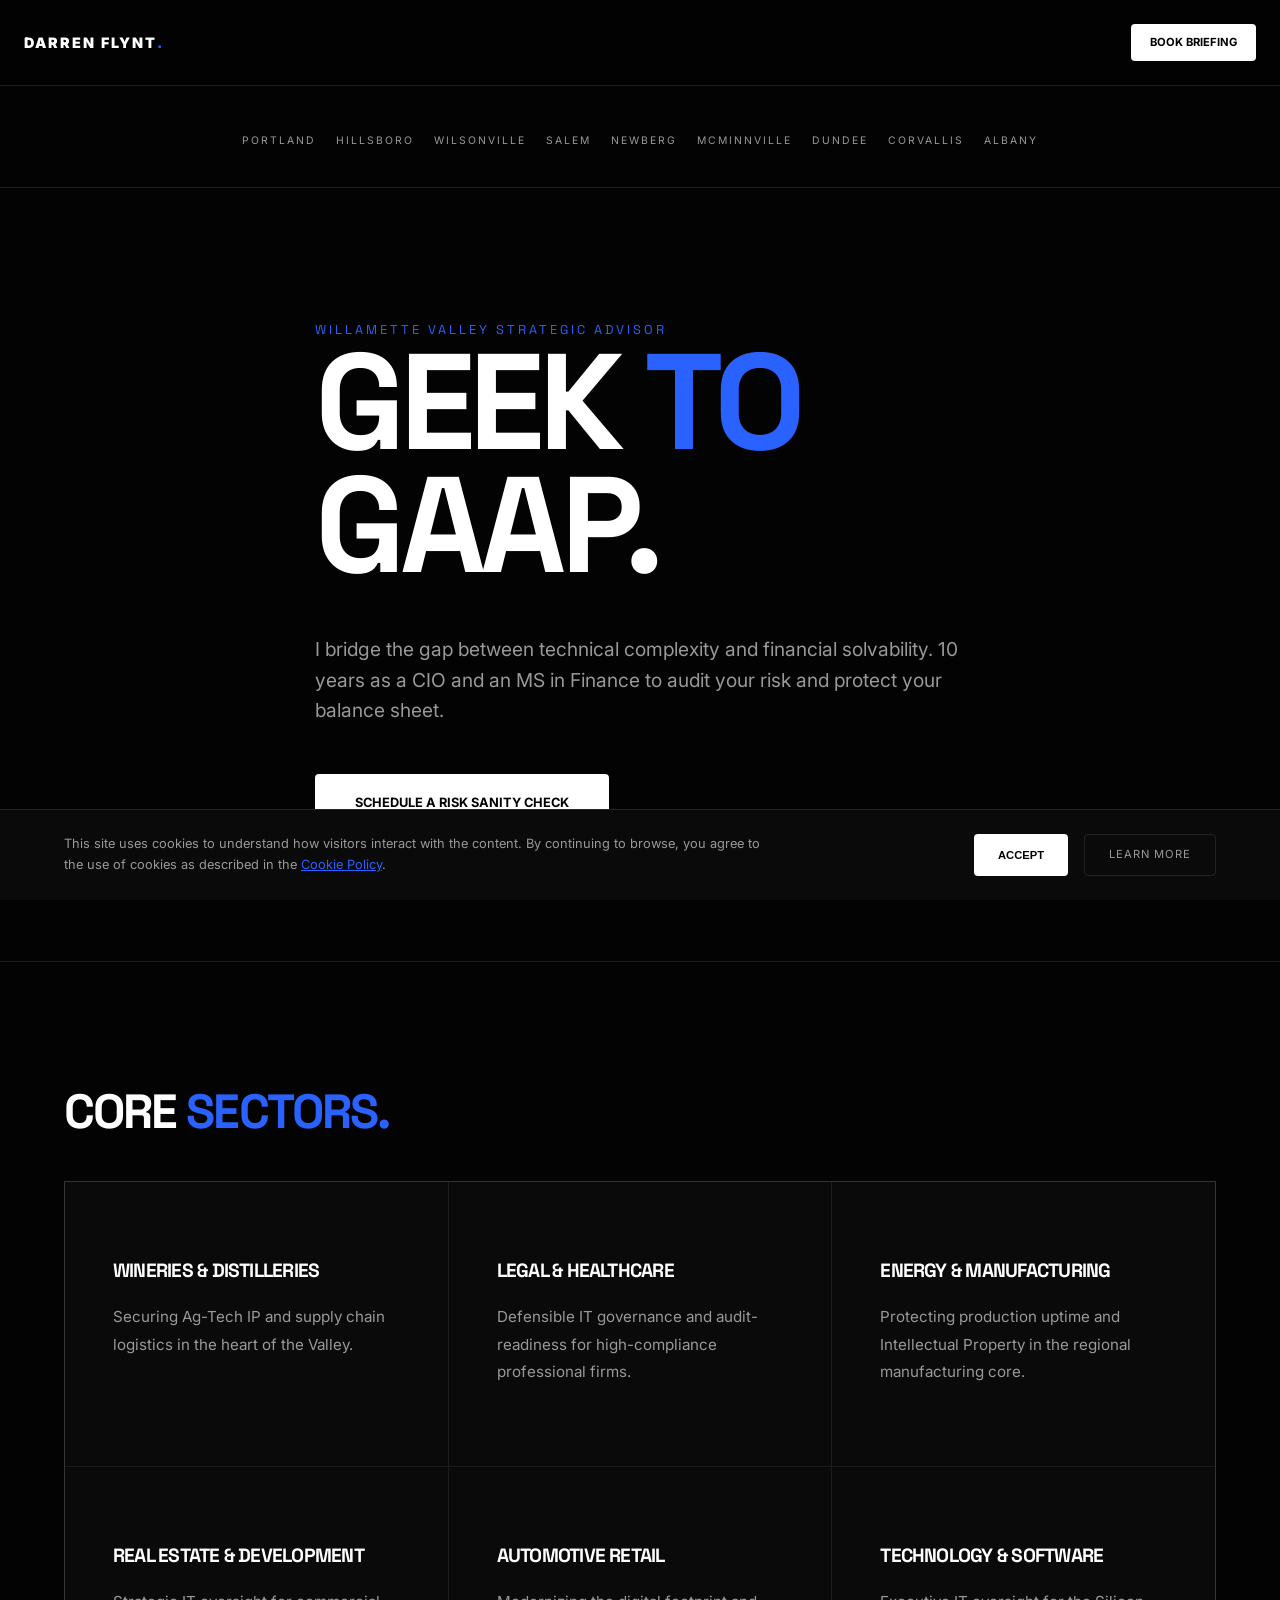
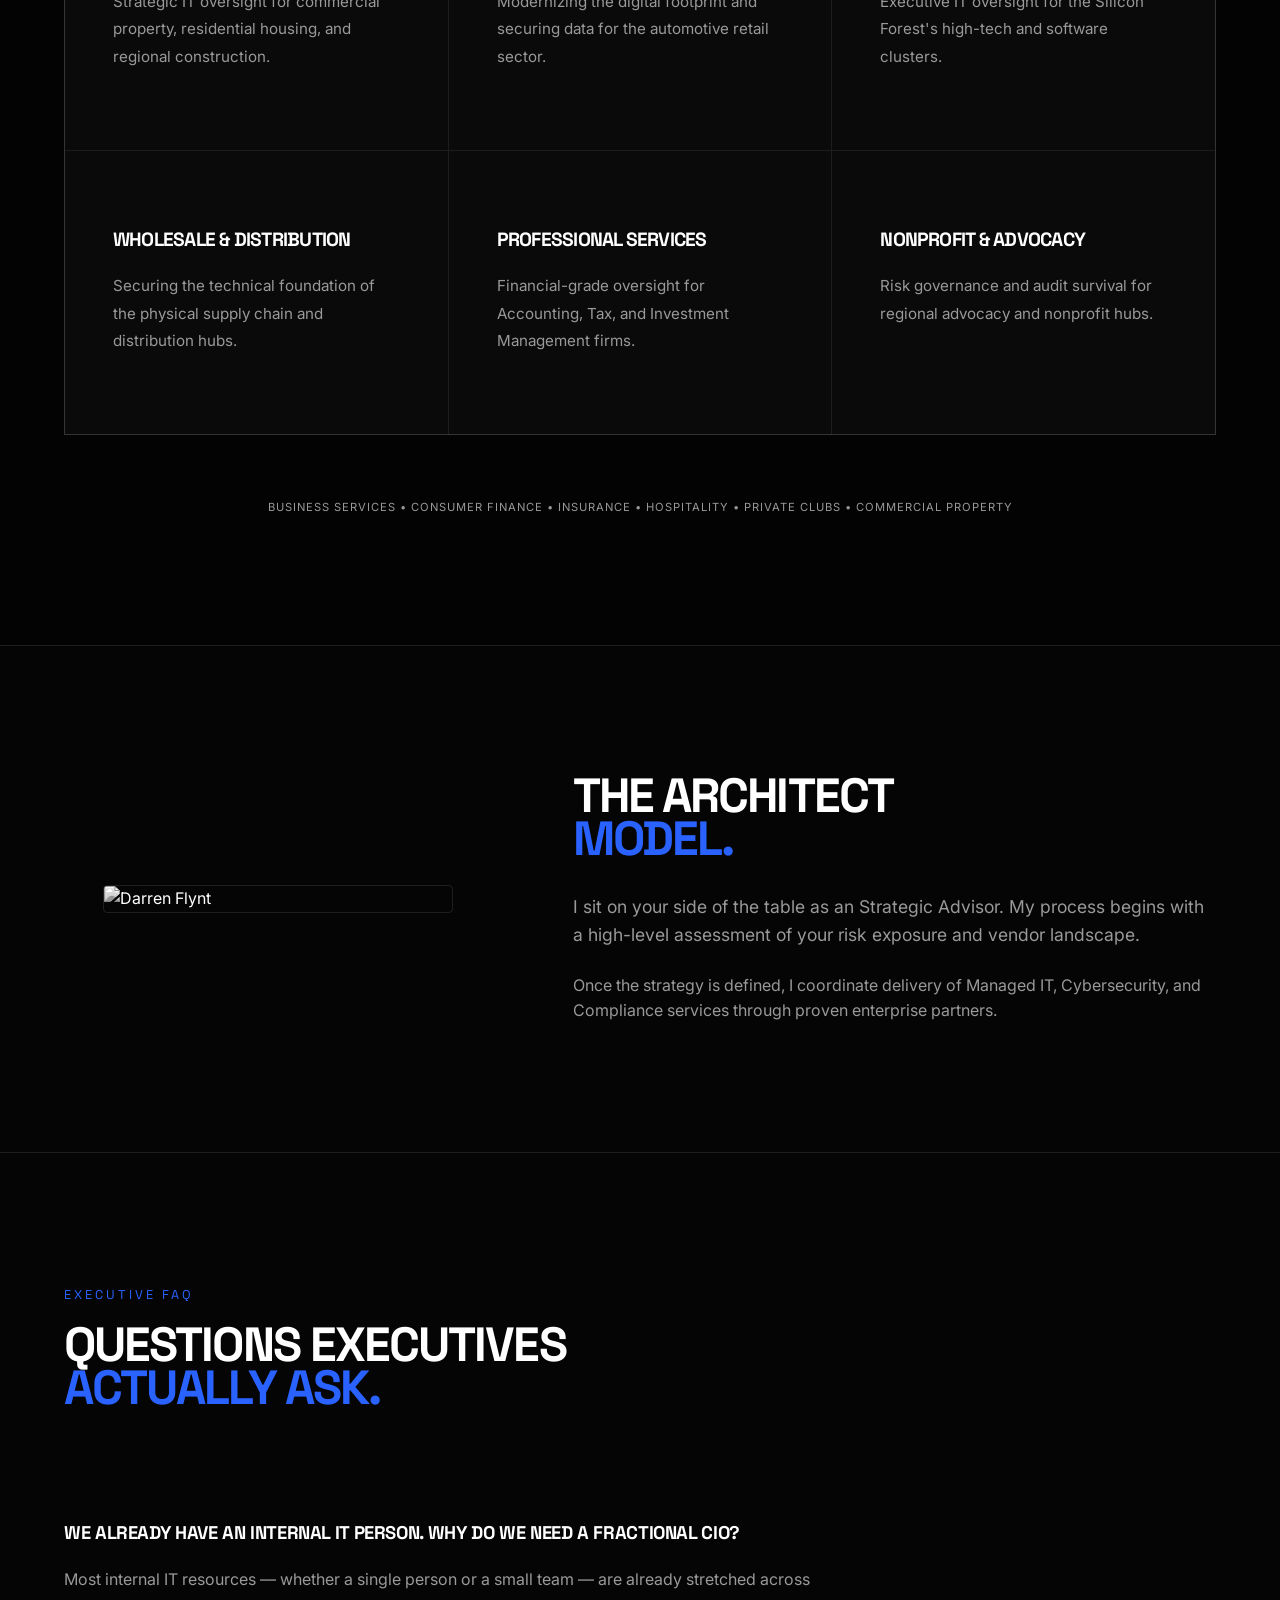
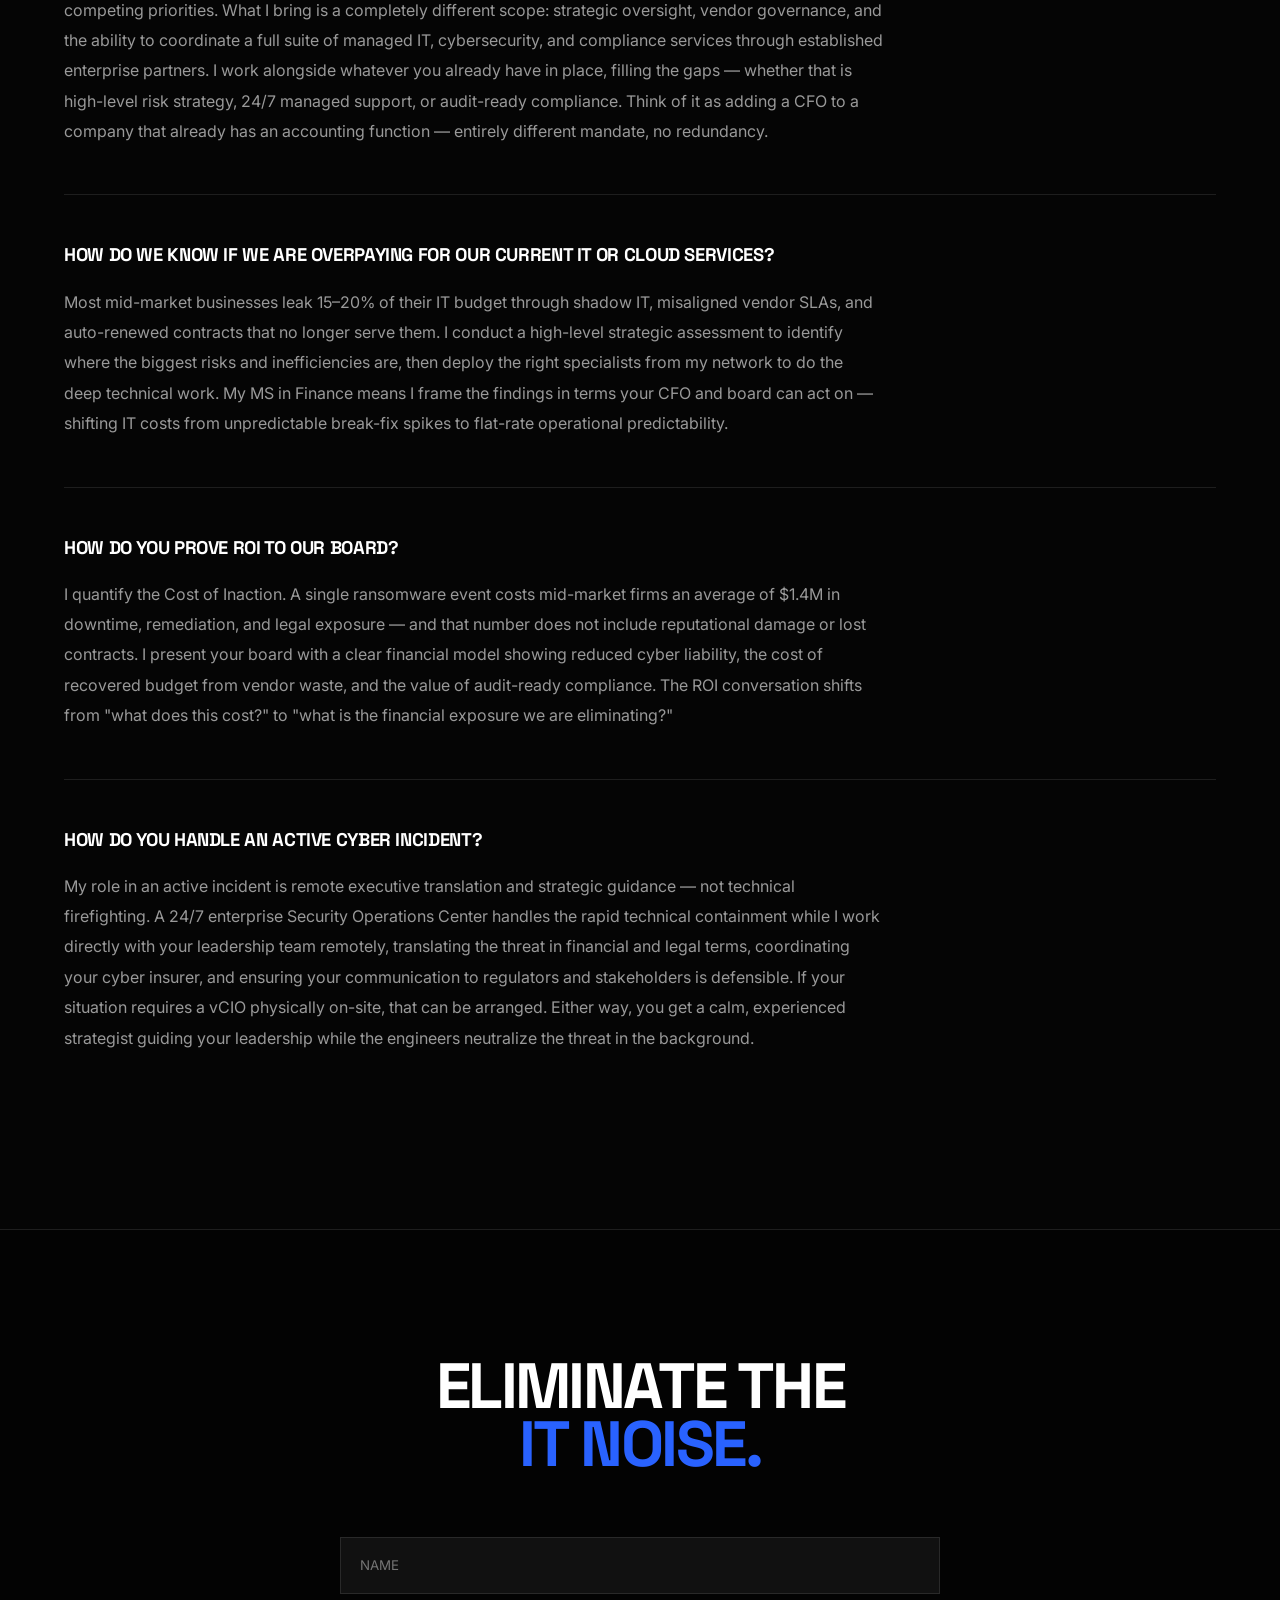
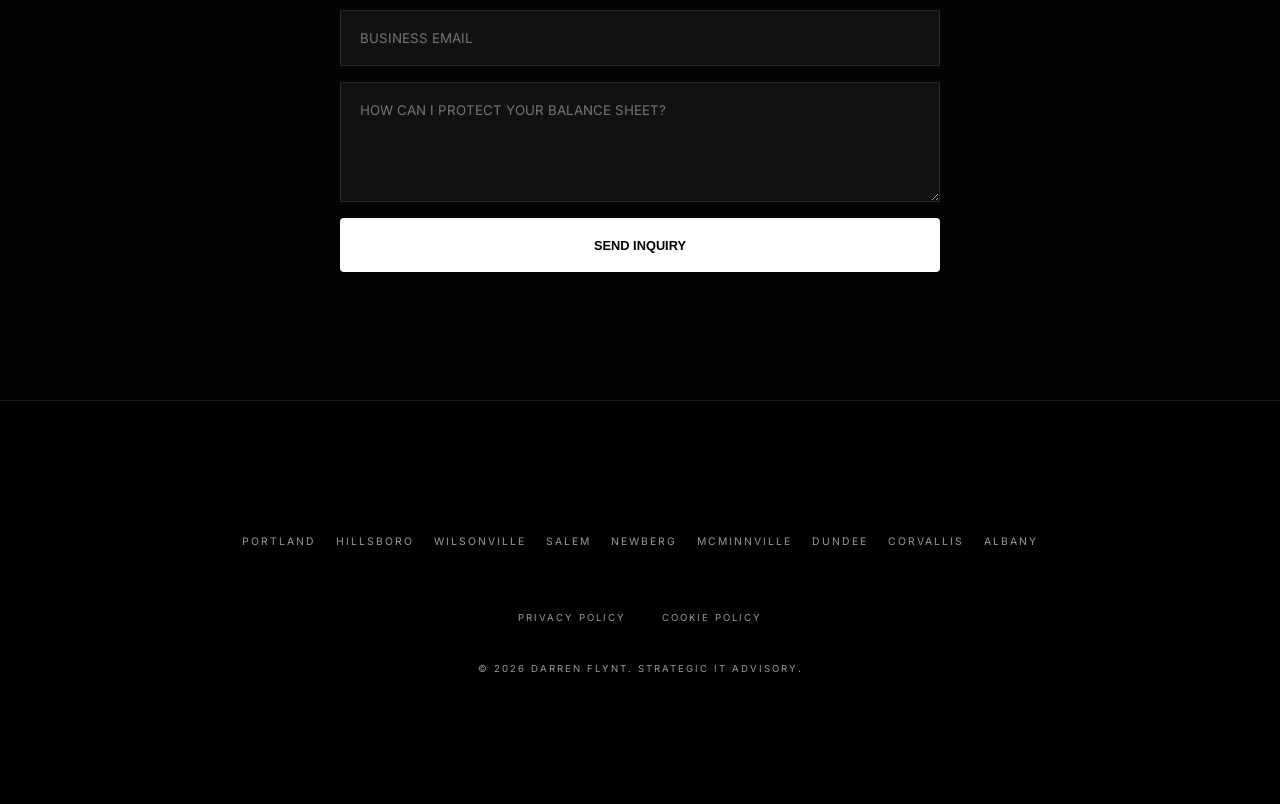
==== commit 1a1ca86c: "Add files via upload" ====
--- a/index.html
+++ b/index.html
@@ -68,7 +68,7 @@
         </div>
         <div style="flex: 1.5; min-width: 300px;">
             <h2 style="font-size: 3rem; margin-bottom: 2rem;">THE ARCHITECT<br><span class="accent-text">MODEL.</span></h2>
-            <p style="color: var(--text-dim); margin-bottom: 1.5rem; font-size: 1.1rem;">I sit on your side of the table as an independent Strategic Advisor. My process begins with a high-level assessment of your risk exposure and vendor landscape.</p>
+            <p style="color: var(--text-dim); margin-bottom: 1.5rem; font-size: 1.1rem;">I sit on your side of the table as an Strategic Advisor. My process begins with a high-level assessment of your risk exposure and vendor landscape.</p>
             <p style="color: var(--text-dim);">Once the strategy is defined, I coordinate delivery of Managed IT, Cybersecurity, and Compliance services through proven enterprise partners.</p>
         </div>
     </div></section>
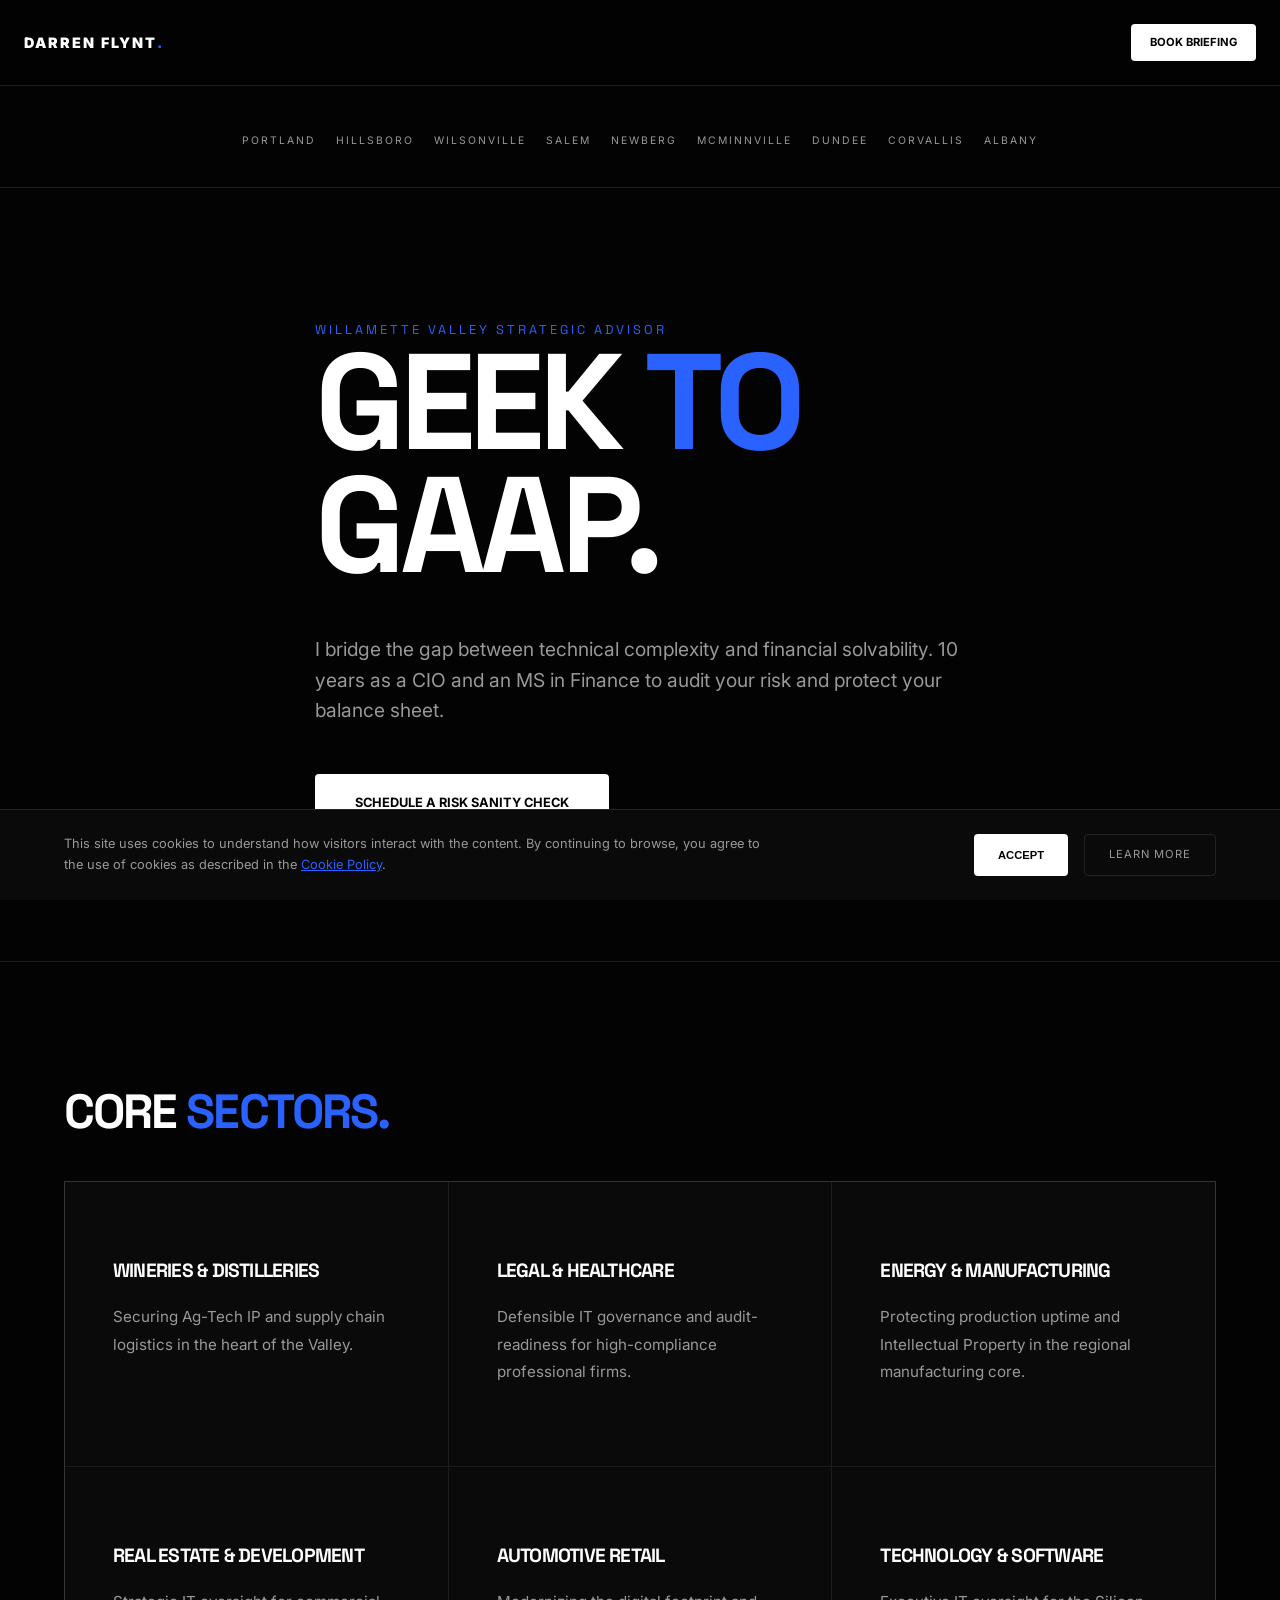
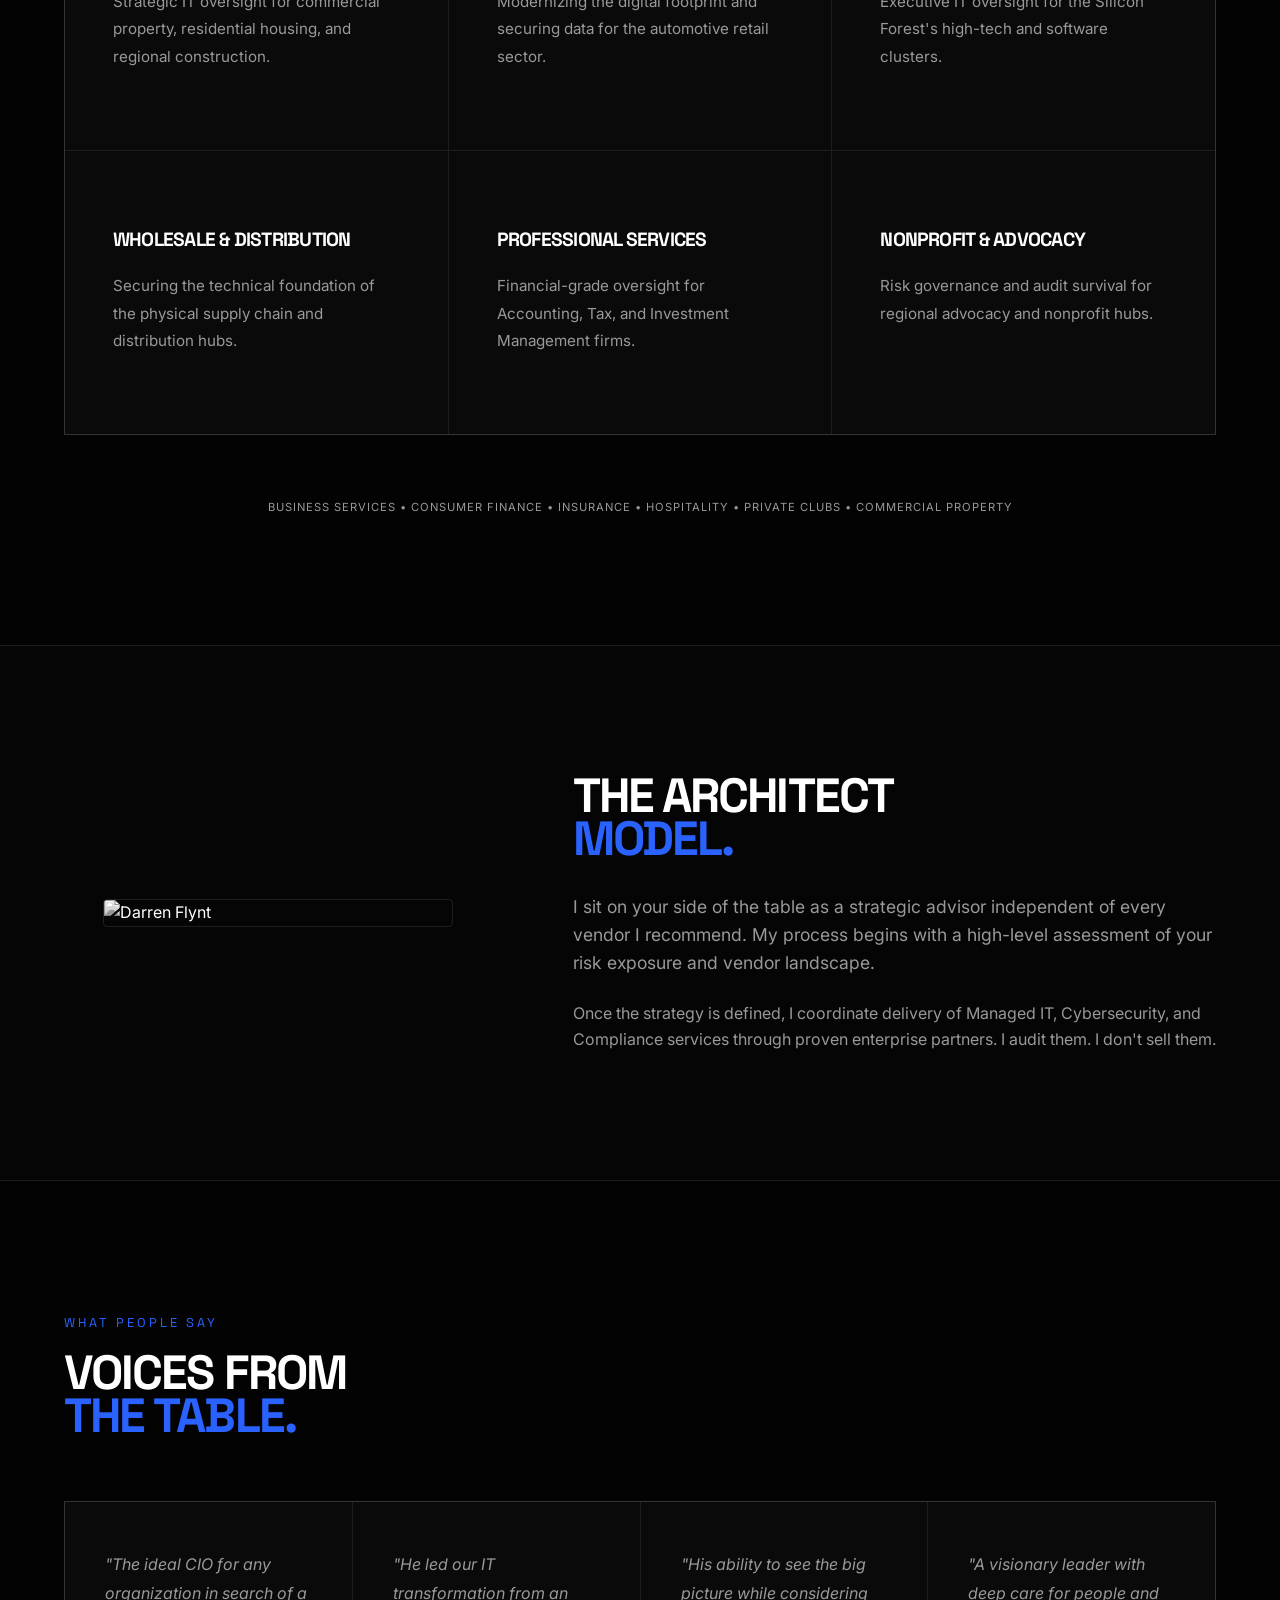
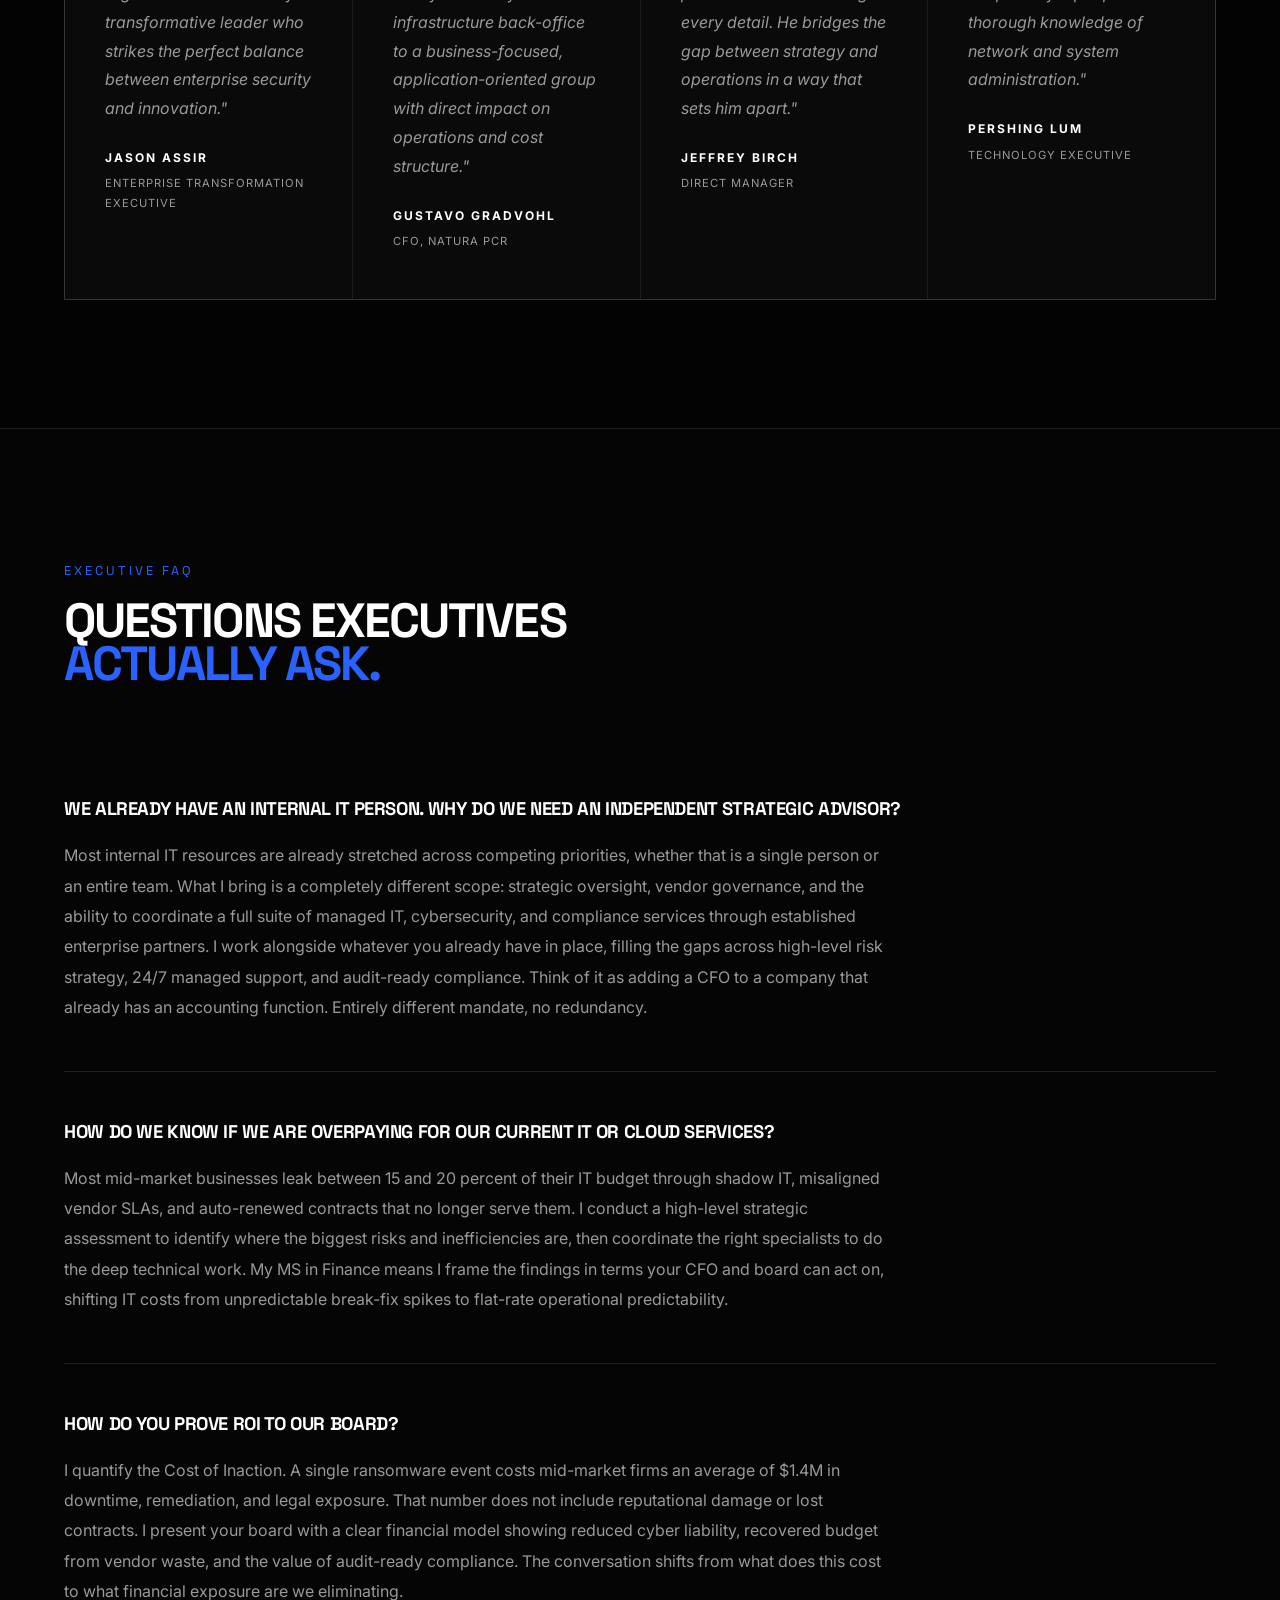
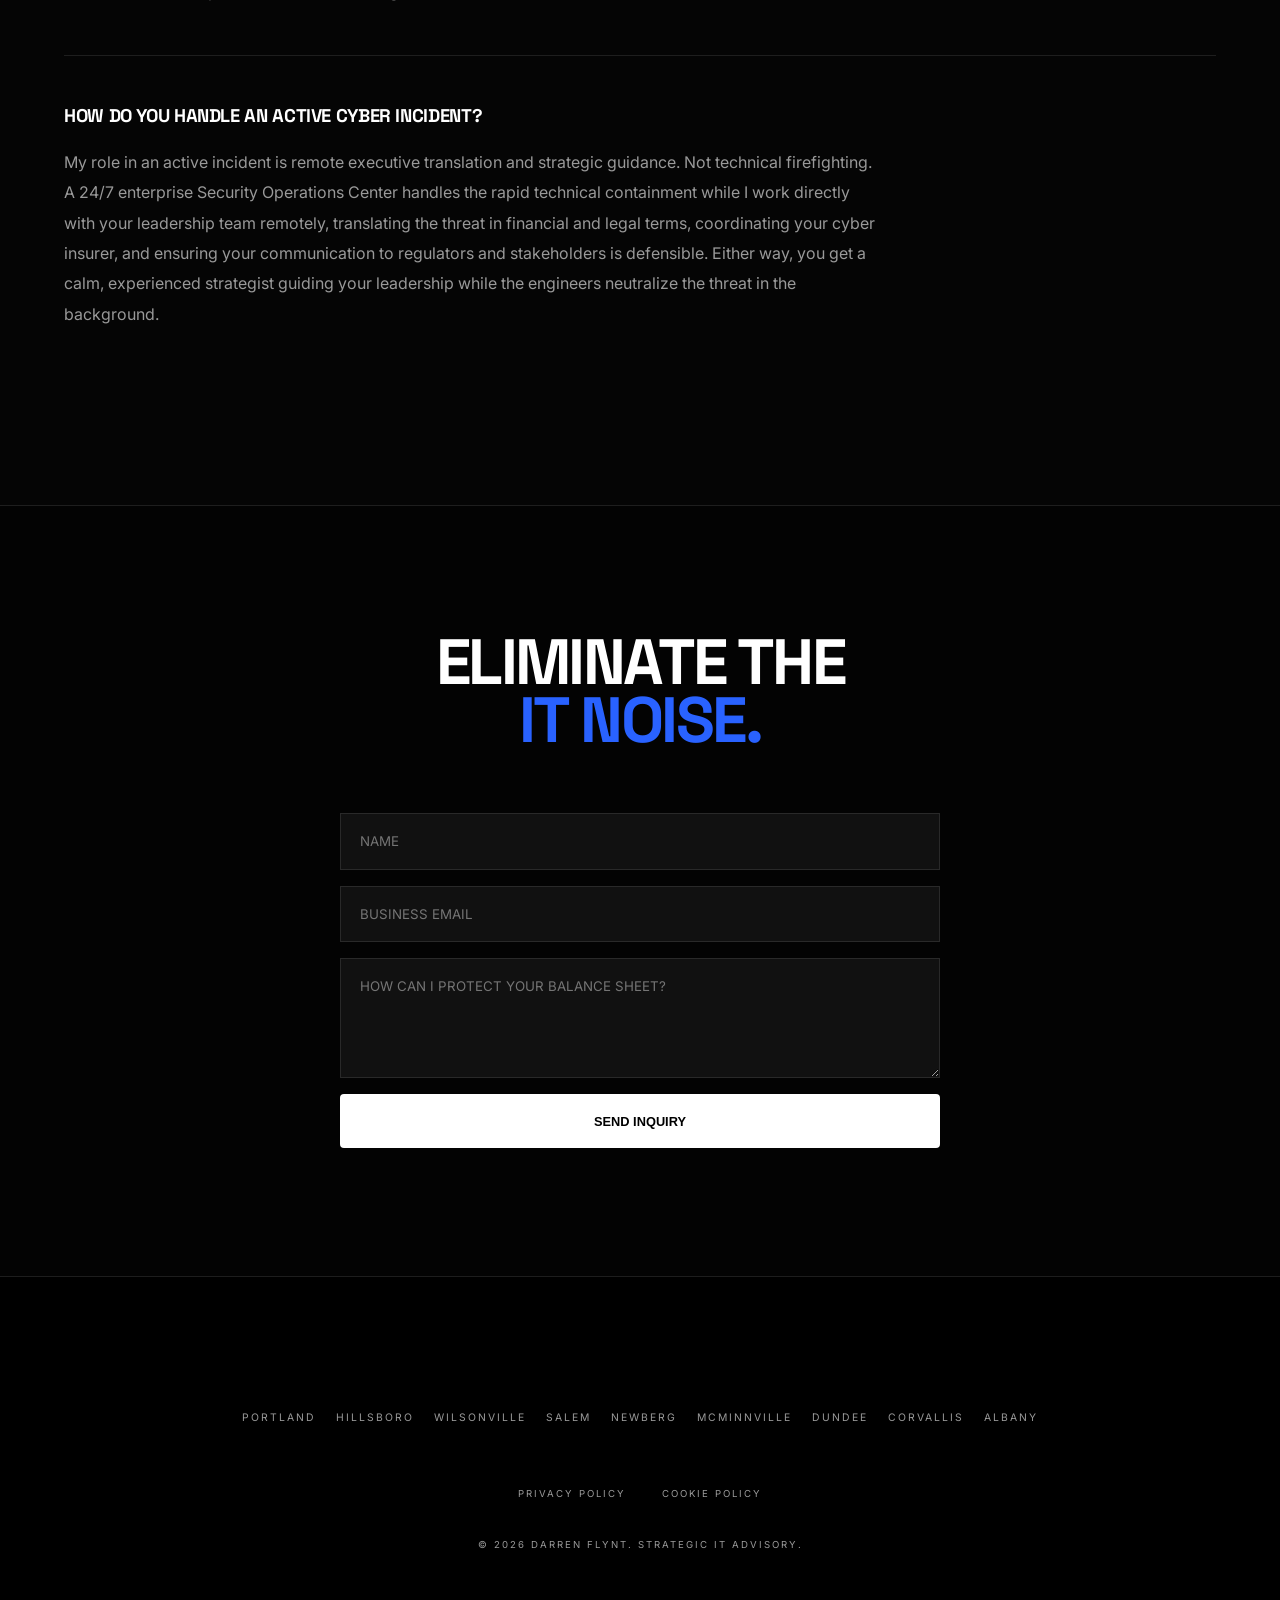
==== commit fe762154: "Add files via upload" ====
--- a/index.html
+++ b/index.html
@@ -1,148 +1,189 @@
 <!DOCTYPE html>
 <html lang="en">
 <head>
-    <meta charset="UTF-8"><meta name="viewport" content="width=device-width, initial-scale=1.0">
-    <link rel="stylesheet" href="style.css">
-    <link href="https://fonts.googleapis.com/css2?family=Inter:wght@400;700&family=Space+Grotesk:wght@700&display=swap" rel="stylesheet">
-    <link rel="canonical" href="https://darrenflynt.com/">
-    <title>Darren Flynt | Fractional CIO & Strategic IT Advisor | Willamette Valley</title>
-    <meta name="description" content="Former CIO (10 yrs) with an MS in Finance. I help CFOs and boards in the Willamette Valley translate cyber risk into financial strategy and deploy managed IT, cybersecurity, and compliance.">
-    <meta property="og:title" content="Darren Flynt | Fractional CIO & Strategic IT Advisor">
-    <meta property="og:description" content="Cyber risk & governance advisor to CFOs and boards across the Willamette Valley. High-level assessments, managed IT, cybersecurity, and compliance — delivered through enterprise-grade partners.">
-    <meta property="og:url" content="https://darrenflynt.com/">
-    <meta property="og:type" content="website">
-    <meta property="og:image" content="https://darrenflynt.com/headshot.jpg">
-    <meta name="twitter:card" content="summary_large_image">
-    <script type="application/ld+json">
-    {
-      "@context": "https://schema.org",
-      "@type": "Person",
-      "name": "Darren Flynt",
-      "url": "https://darrenflynt.com/",
-      "image": "https://darrenflynt.com/headshot.jpg",
-      "jobTitle": "Fractional CIO & Strategic IT Advisor",
-      "sameAs": ["https://www.linkedin.com/in/darrenflynt"]
-    }
-    </script>
+ <meta charset="UTF-8"><meta name="viewport" content="width=device-width, initial-scale=1.0">
+ <link rel="stylesheet" href="style.css">
+ <link href="https://fonts.googleapis.com/css2?family=Inter:wght@400;700&family=Space+Grotesk:wght@700&display=swap" rel="stylesheet">
+ <link rel="canonical" href="https://darrenflynt.com/">
+ <title>Darren Flynt | Independent Strategic IT Advisor | Willamette Valley</title>
+ <meta name="description" content="Former CIO (10 yrs) with an MS in Finance. I help CFOs and boards in the Willamette Valley translate cyber risk into financial strategy. Delivered through enterprise-grade partners with your outcomes driving every recommendation.">
+ <meta property="og:title" content="Darren Flynt | Independent Strategic IT Advisor">
+ <meta property="og:description" content="Cyber risk & governance advisor to CFOs and boards across the Willamette Valley. Independent IT strategy, cybersecurity, and compliance. Your outcomes drive every recommendation.">
+ <meta property="og:url" content="https://darrenflynt.com/">
+ <meta property="og:type" content="website">
+ <meta property="og:image" content="https://darrenflynt.com/headshot.jpg">
+ <meta name="twitter:card" content="summary_large_image">
+ <script type="application/ld+json">
+ {
+ "@context": "https://schema.org",
+ "@type": "Person",
+ "name": "Darren Flynt",
+ "url": "https://darrenflynt.com/",
+ "image": "https://darrenflynt.com/headshot.jpg",
+ "jobTitle": "Independent Strategic IT Advisor & Risk Governance Executive",
+ "sameAs": ["https://www.linkedin.com/in/darrenflynt"]
+ }
+ </script>
 </head>
 <body>
-    <nav>
-        <a href="index.html" class="nav-logo">DARREN FLYNT<span style="color: var(--accent);">.</span></a>
-        <a href="https://calendly.com/darrenflynt" class="btn" style="padding: 0.6rem 1.2rem; font-size: 0.7rem;">Book Briefing</a>
-    </nav>
+ <nav>
+ <a href="index.html" class="nav-logo">DARREN FLYNT<span style="color: var(--accent);">.</span></a>
+ <a href="https://calendly.com/darrenflynt" class="btn" style="padding: 0.6rem 1.2rem; font-size: 0.7rem;">Book Briefing</a>
+ </nav>
 
-    <div class="city-nav header-nav">
-        <a href="portland.html">Portland</a><a href="hillsboro.html">Hillsboro</a><a href="wilsonville.html">Wilsonville</a><a href="salem.html">Salem</a><a href="newberg.html">Newberg</a><a href="mcminnville.html">McMinnville</a><a href="dundee.html">Dundee</a><a href="corvallis.html">Corvallis</a><a href="albany.html">Albany</a>
-    </div>
+ <div class="city-nav header-nav">
+ <a href="portland.html">Portland</a><a href="hillsboro.html">Hillsboro</a><a href="wilsonville.html">Wilsonville</a><a href="salem.html">Salem</a><a href="newberg.html">Newberg</a><a href="mcminnville.html">McMinnville</a><a href="dundee.html">Dundee</a><a href="corvallis.html">Corvallis</a><a href="albany.html">Albany</a>
+ </div>
 
-    <section class="hero"><div class="container">
-        <span style="font-family: 'Space Grotesk'; color: var(--accent); font-size: 0.8rem; letter-spacing: 3px;">WILLAMETTE VALLEY STRATEGIC ADVISOR</span>
-        <h1>GEEK <span class="accent-text">TO</span> <br>GAAP.</h1>
-        <p class="hero-sub">I bridge the gap between technical complexity and financial solvability. 10 years as a CIO and an MS in Finance to audit your risk and protect your balance sheet.</p>
-        <a href="#contact" class="btn">Schedule a Risk Sanity Check</a>
-    </div></section>
+ <section class="hero"><div class="container">
+ <span style="font-family: 'Space Grotesk'; color: var(--accent); font-size: 0.8rem; letter-spacing: 3px;">WILLAMETTE VALLEY STRATEGIC ADVISOR</span>
+ <h1>GEEK <span class="accent-text">TO</span> <br>GAAP.</h1>
+ <p class="hero-sub">I bridge the gap between technical complexity and financial solvability. 10 years as a CIO and an MS in Finance to audit your risk and protect your balance sheet.</p>
+ <a href="#contact" class="btn">Schedule a Risk Sanity Check</a>
+ </div></section>
 
-    <section id="industries">
-        <div class="container">
-            <h2 style="font-size: 3rem;">CORE <span class="accent-text">SECTORS.</span></h2>
-            <div class="maze-grid">
-                <div class="maze-card"><h3>Wineries & Distilleries</h3><p>Securing Ag-Tech IP and supply chain logistics in the heart of the Valley.</p></div>
-                <div class="maze-card"><h3>Legal & Healthcare</h3><p>Defensible IT governance and audit-readiness for high-compliance professional firms.</p></div>
-                <div class="maze-card"><h3>Energy & Manufacturing</h3><p>Protecting production uptime and Intellectual Property in the regional manufacturing core.</p></div>
-                <div class="maze-card"><h3>Real Estate & Development</h3><p>Strategic IT oversight for commercial property, residential housing, and regional construction.</p></div>
-                <div class="maze-card"><h3>Automotive Retail</h3><p>Modernizing the digital footprint and securing data for the automotive retail sector.</p></div>
-                <div class="maze-card"><h3>Technology & Software</h3><p>Executive IT oversight for the Silicon Forest's high-tech and software clusters.</p></div>
-                <div class="maze-card"><h3>Wholesale & Distribution</h3><p>Securing the technical foundation of the physical supply chain and distribution hubs.</p></div>
-                <div class="maze-card"><h3>Professional Services</h3><p>Financial-grade oversight for Accounting, Tax, and Investment Management firms.</p></div>
-                <div class="maze-card"><h3>Nonprofit & Advocacy</h3><p>Risk governance and audit survival for regional advocacy and nonprofit hubs.</p></div>
-            </div>
-            <p style="margin-top: 4rem; color: var(--text-dim); font-size: 0.7rem; text-transform: uppercase; letter-spacing: 1px; text-align: center;">
-                Business Services • Consumer Finance • Insurance • Hospitality • Private Clubs • Commercial Property
-            </p>
-        </div>
-    </section>
+ <section id="industries">
+ <div class="container">
+ <h2 style="font-size: 3rem;">CORE <span class="accent-text">SECTORS.</span></h2>
+ <div class="maze-grid">
+ <div class="maze-card"><h3>Wineries & Distilleries</h3><p>Securing Ag-Tech IP and supply chain logistics in the heart of the Valley.</p></div>
+ <div class="maze-card"><h3>Legal & Healthcare</h3><p>Defensible IT governance and audit-readiness for high-compliance professional firms.</p></div>
+ <div class="maze-card"><h3>Energy & Manufacturing</h3><p>Protecting production uptime and Intellectual Property in the regional manufacturing core.</p></div>
+ <div class="maze-card"><h3>Real Estate & Development</h3><p>Strategic IT oversight for commercial property, residential housing, and regional construction.</p></div>
+ <div class="maze-card"><h3>Automotive Retail</h3><p>Modernizing the digital footprint and securing data for the automotive retail sector.</p></div>
+ <div class="maze-card"><h3>Technology & Software</h3><p>Executive IT oversight for the Silicon Forest's high-tech and software clusters.</p></div>
+ <div class="maze-card"><h3>Wholesale & Distribution</h3><p>Securing the technical foundation of the physical supply chain and distribution hubs.</p></div>
+ <div class="maze-card"><h3>Professional Services</h3><p>Financial-grade oversight for Accounting, Tax, and Investment Management firms.</p></div>
+ <div class="maze-card"><h3>Nonprofit & Advocacy</h3><p>Risk governance and audit survival for regional advocacy and nonprofit hubs.</p></div>
+ </div>
+ <p style="margin-top: 4rem; color: var(--text-dim); font-size: 0.7rem; text-transform: uppercase; letter-spacing: 1px; text-align: center;">
+ Business Services • Consumer Finance • Insurance • Hospitality • Private Clubs • Commercial Property
+ </p>
+ </div>
+ </section>
 
-    <section style="background: #050505;"><div class="container" style="display: flex; flex-wrap: wrap; gap: 5rem; align-items: center;">
-        <div class="portrait-wrap">
-            <img src="headshot.jpg" alt="Darren Flynt" class="portrait">
-        </div>
-        <div style="flex: 1.5; min-width: 300px;">
-            <h2 style="font-size: 3rem; margin-bottom: 2rem;">THE ARCHITECT<br><span class="accent-text">MODEL.</span></h2>
-            <p style="color: var(--text-dim); margin-bottom: 1.5rem; font-size: 1.1rem;">I sit on your side of the table as an Strategic Advisor. My process begins with a high-level assessment of your risk exposure and vendor landscape.</p>
-            <p style="color: var(--text-dim);">Once the strategy is defined, I coordinate delivery of Managed IT, Cybersecurity, and Compliance services through proven enterprise partners.</p>
-        </div>
-    </div></section>
+ <section style="background: #050505;"><div class="container" style="display: flex; flex-wrap: wrap; gap: 5rem; align-items: center;">
+ <div class="portrait-wrap">
+ <img src="headshot.jpg" alt="Darren Flynt" class="portrait">
+ </div>
+ <div style="flex: 1.5; min-width: 300px;">
+ <h2 style="font-size: 3rem; margin-bottom: 2rem;">THE ARCHITECT<br><span class="accent-text">MODEL.</span></h2>
+ <p style="color: var(--text-dim); margin-bottom: 1.5rem; font-size: 1.1rem;">I sit on your side of the table as a strategic advisor independent of every vendor I recommend. My process begins with a high-level assessment of your risk exposure and vendor landscape.</p>
+ <p style="color: var(--text-dim);">Once the strategy is defined, I coordinate delivery of Managed IT, Cybersecurity, and Compliance services through proven enterprise partners. I audit them. I don't sell them.</p>
+ </div>
+ </div></section>
 
-    <section id="faq" style="background: #050505;">
-        <div class="container">
-            <span style="font-family: 'Space Grotesk'; color: var(--accent); font-size: 0.8rem; letter-spacing: 3px;">EXECUTIVE FAQ</span>
-            <h2 style="font-size: 3rem; margin-top: 1rem; margin-bottom: 4rem;">QUESTIONS EXECUTIVES<br><span class="accent-text">ACTUALLY ASK.</span></h2>
-            <div style="display: flex; flex-direction: column; gap: 0;">
+ <section style="background: #030303;">
+ <div class="container">
+ <span style="font-family: 'Space Grotesk'; color: var(--accent); font-size: 0.8rem; letter-spacing: 3px;">WHAT PEOPLE SAY</span>
+ <h2 style="font-size: 3rem; margin-top: 1rem; margin-bottom: 4rem;">VOICES FROM<br><span class="accent-text">THE TABLE.</span></h2>
+ <div class="maze-grid" style="grid-template-columns: repeat(auto-fit, minmax(280px, 1fr));">
 
-                <div class="faq-item">
-                    <h3 class="faq-q">We already have an internal IT person. Why do we need a Fractional CIO?</h3>
-                    <p class="faq-a">Most internal IT resources — whether a single person or a small team — are already stretched across competing priorities. What I bring is a completely different scope: strategic oversight, vendor governance, and the ability to coordinate a full suite of managed IT, cybersecurity, and compliance services through established enterprise partners. I work alongside whatever you already have in place, filling the gaps — whether that is high-level risk strategy, 24/7 managed support, or audit-ready compliance. Think of it as adding a CFO to a company that already has an accounting function — entirely different mandate, no redundancy.</p>
-                </div>
+ <div class="maze-card" style="padding: 3rem 2.5rem; display: flex; flex-direction: column; gap: 1.5rem;">
+ <p style="color: var(--text-dim); font-size: 1rem; line-height: 1.8; font-style: italic;">"The ideal CIO for any organization in search of a transformative leader who strikes the perfect balance between enterprise security and innovation."</p>
+ <div>
+ <p style="color: #fff; font-size: 0.75rem; font-weight: 700; text-transform: uppercase; letter-spacing: 2px; margin-bottom: 0.3rem;">Jason Assir</p>
+ <p style="color: var(--text-dim); font-size: 0.7rem; text-transform: uppercase; letter-spacing: 1px;">Enterprise Transformation Executive</p>
+ </div>
+ </div>
 
-                <div class="faq-item">
-                    <h3 class="faq-q">How do we know if we are overpaying for our current IT or cloud services?</h3>
-                    <p class="faq-a">Most mid-market businesses leak 15–20% of their IT budget through shadow IT, misaligned vendor SLAs, and auto-renewed contracts that no longer serve them. I conduct a high-level strategic assessment to identify where the biggest risks and inefficiencies are, then deploy the right specialists from my network to do the deep technical work. My MS in Finance means I frame the findings in terms your CFO and board can act on — shifting IT costs from unpredictable break-fix spikes to flat-rate operational predictability.</p>
-                </div>
+ <div class="maze-card" style="padding: 3rem 2.5rem; display: flex; flex-direction: column; gap: 1.5rem;">
+ <p style="color: var(--text-dim); font-size: 1rem; line-height: 1.8; font-style: italic;">"He led our IT transformation from an infrastructure back-office to a business-focused, application-oriented group with direct impact on operations and cost structure."</p>
+ <div>
+ <p style="color: #fff; font-size: 0.75rem; font-weight: 700; text-transform: uppercase; letter-spacing: 2px; margin-bottom: 0.3rem;">Gustavo Gradvohl</p>
+ <p style="color: var(--text-dim); font-size: 0.7rem; text-transform: uppercase; letter-spacing: 1px;">CFO, Natura PCR</p>
+ </div>
+ </div>
 
-                <div class="faq-item">
-                    <h3 class="faq-q">How do you prove ROI to our board?</h3>
-                    <p class="faq-a">I quantify the Cost of Inaction. A single ransomware event costs mid-market firms an average of $1.4M in downtime, remediation, and legal exposure — and that number does not include reputational damage or lost contracts. I present your board with a clear financial model showing reduced cyber liability, the cost of recovered budget from vendor waste, and the value of audit-ready compliance. The ROI conversation shifts from "what does this cost?" to "what is the financial exposure we are eliminating?"</p>
-                </div>
+ <div class="maze-card" style="padding: 3rem 2.5rem; display: flex; flex-direction: column; gap: 1.5rem;">
+ <p style="color: var(--text-dim); font-size: 1rem; line-height: 1.8; font-style: italic;">"His ability to see the big picture while considering every detail. He bridges the gap between strategy and operations in a way that sets him apart."</p>
+ <div>
+ <p style="color: #fff; font-size: 0.75rem; font-weight: 700; text-transform: uppercase; letter-spacing: 2px; margin-bottom: 0.3rem;">Jeffrey Birch</p>
+ <p style="color: var(--text-dim); font-size: 0.7rem; text-transform: uppercase; letter-spacing: 1px;">Direct Manager</p>
+ </div>
+ </div>
 
-                <div class="faq-item" style="border-bottom: none;">
-                    <h3 class="faq-q">How do you handle an active cyber incident?</h3>
-                    <p class="faq-a">My role in an active incident is remote executive translation and strategic guidance — not technical firefighting. A 24/7 enterprise Security Operations Center handles the rapid technical containment while I work directly with your leadership team remotely, translating the threat in financial and legal terms, coordinating your cyber insurer, and ensuring your communication to regulators and stakeholders is defensible. If your situation requires a vCIO physically on-site, that can be arranged. Either way, you get a calm, experienced strategist guiding your leadership while the engineers neutralize the threat in the background.</p>
-                </div>
+ <div class="maze-card" style="padding: 3rem 2.5rem; display: flex; flex-direction: column; gap: 1.5rem;">
+ <p style="color: var(--text-dim); font-size: 1rem; line-height: 1.8; font-style: italic;">"A visionary leader with deep care for people and thorough knowledge of network and system administration."</p>
+ <div>
+ <p style="color: #fff; font-size: 0.75rem; font-weight: 700; text-transform: uppercase; letter-spacing: 2px; margin-bottom: 0.3rem;">Pershing Lum</p>
+ <p style="color: var(--text-dim); font-size: 0.7rem; text-transform: uppercase; letter-spacing: 1px;">Technology Executive</p>
+ </div>
+ </div>
 
-            </div>
-        </div>
-    </section>
+ </div>
+ </div>
+ </section>
 
-    <section id="contact"><div class="container" style="text-align: center;">
-        <h2 style="font-size: 4rem; margin-bottom: 4rem;">ELIMINATE THE<br><span class="accent-text">IT NOISE.</span></h2>
-        <form action="https://formspree.io/f/mgonweyb" method="POST" style="max-width: 600px; margin: 0 auto; display: flex; flex-direction: column; gap: 1rem; text-align: left;">
-            <input type="text" name="name" placeholder="NAME" required style="padding: 1.2rem; background: #111; border: 1px solid var(--border); color: #fff; font-family: inherit;">
-            <input type="email" name="email" placeholder="BUSINESS EMAIL" required style="padding: 1.2rem; background: #111; border: 1px solid var(--border); color: #fff; font-family: inherit;">
-            <textarea name="message" placeholder="HOW CAN I PROTECT YOUR BALANCE SHEET?" rows="5" required style="padding: 1.2rem; background: #111; border: 1px solid var(--border); color: #fff; font-family: inherit;"></textarea>
-            <button type="submit" class="btn">Send Inquiry</button>
-        </form>
-    </div></section>
+ <section id="faq" style="background: #050505;">
+ <div class="container">
+ <span style="font-family: 'Space Grotesk'; color: var(--accent); font-size: 0.8rem; letter-spacing: 3px;">EXECUTIVE FAQ</span>
+ <h2 style="font-size: 3rem; margin-top: 1rem; margin-bottom: 4rem;">QUESTIONS EXECUTIVES<br><span class="accent-text">ACTUALLY ASK.</span></h2>
+ <div style="display: flex; flex-direction: column; gap: 0;">
 
-    <footer><div class="container">
-        <div class="city-nav footer-nav">
-            <a href="portland.html">Portland</a><a href="hillsboro.html">Hillsboro</a><a href="wilsonville.html">Wilsonville</a><a href="salem.html">Salem</a><a href="newberg.html">Newberg</a><a href="mcminnville.html">McMinnville</a><a href="dundee.html">Dundee</a><a href="corvallis.html">Corvallis</a><a href="albany.html">Albany</a>
-        </div>
-        <div style="margin-bottom: 2rem;">
-            <a href="privacy-policy.html" style="font-size: 0.6rem; color: var(--text-dim); text-transform: uppercase; letter-spacing: 2px; text-decoration: none; margin: 0 1rem;">Privacy Policy</a>
-            <a href="cookie-policy.html" style="font-size: 0.6rem; color: var(--text-dim); text-transform: uppercase; letter-spacing: 2px; text-decoration: none; margin: 0 1rem;">Cookie Policy</a>
-        </div>
-        <p style="font-size: 0.6rem; color: var(--text-dim); text-transform: uppercase; letter-spacing: 2px;">© 2026 DARREN FLYNT. STRATEGIC IT ADVISORY.</p>
-    </div></footer>
+ <div class="faq-item">
+ <h3 class="faq-q">We already have an internal IT person. Why do we need an independent strategic advisor?</h3>
+ <p class="faq-a">Most internal IT resources are already stretched across competing priorities, whether that is a single person or an entire team. What I bring is a completely different scope: strategic oversight, vendor governance, and the ability to coordinate a full suite of managed IT, cybersecurity, and compliance services through established enterprise partners. I work alongside whatever you already have in place, filling the gaps across high-level risk strategy, 24/7 managed support, and audit-ready compliance. Think of it as adding a CFO to a company that already has an accounting function. Entirely different mandate, no redundancy.</p>
+ </div>
 
+ <div class="faq-item">
+ <h3 class="faq-q">How do we know if we are overpaying for our current IT or cloud services?</h3>
+ <p class="faq-a">Most mid-market businesses leak between 15 and 20 percent of their IT budget through shadow IT, misaligned vendor SLAs, and auto-renewed contracts that no longer serve them. I conduct a high-level strategic assessment to identify where the biggest risks and inefficiencies are, then coordinate the right specialists to do the deep technical work. My MS in Finance means I frame the findings in terms your CFO and board can act on, shifting IT costs from unpredictable break-fix spikes to flat-rate operational predictability.</p>
+ </div>
 
-    <!-- Cookie Banner -->
-    <div id="cookie-banner" style="display:none; position:fixed; bottom:0; left:0; right:0; z-index:9999; background:#0a0a0a; border-top:1px solid rgba(255,255,255,0.1); padding:1.5rem;">
-        <div class="container" style="display:flex; flex-wrap:wrap; align-items:center; justify-content:space-between; gap:1rem;">
-            <p style="color:var(--text-dim); font-size:0.8rem; margin:0; max-width:700px;">This site uses cookies to understand how visitors interact with the content. By continuing to browse, you agree to the use of cookies as described in the <a href="cookie-policy.html" style="color:var(--accent);">Cookie Policy</a>.</p>
-            <div style="display:flex; gap:1rem; flex-shrink:0;">
-                <button onclick="acceptCookies()" class="btn" style="padding:0.7rem 1.5rem; font-size:0.7rem;">Accept</button>
-                <a href="cookie-policy.html" style="padding:0.7rem 1.5rem; font-size:0.7rem; color:var(--text-dim); text-decoration:none; text-transform:uppercase; letter-spacing:1px; border:1px solid rgba(255,255,255,0.1); border-radius:4px;">Learn More</a>
-            </div>
-        </div>
-    </div>
-    <script>
-        function acceptCookies() {
-            localStorage.setItem('cookiesAccepted', 'true');
-            document.getElementById('cookie-banner').style.display = 'none';
-        }
-        if (!localStorage.getItem('cookiesAccepted')) {
-            document.getElementById('cookie-banner').style.display = 'block';
-        }
-    </script>
+ <div class="faq-item">
+ <h3 class="faq-q">How do you prove ROI to our board?</h3>
+ <p class="faq-a">I quantify the Cost of Inaction. A single ransomware event costs mid-market firms an average of $1.4M in downtime, remediation, and legal exposure. That number does not include reputational damage or lost contracts. I present your board with a clear financial model showing reduced cyber liability, recovered budget from vendor waste, and the value of audit-ready compliance. The conversation shifts from what does this cost to what financial exposure are we eliminating.</p>
+ </div>
+
+ <div class="faq-item" style="border-bottom: none;">
+ <h3 class="faq-q">How do you handle an active cyber incident?</h3>
+ <p class="faq-a">My role in an active incident is remote executive translation and strategic guidance. Not technical firefighting. A 24/7 enterprise Security Operations Center handles the rapid technical containment while I work directly with your leadership team remotely, translating the threat in financial and legal terms, coordinating your cyber insurer, and ensuring your communication to regulators and stakeholders is defensible. Either way, you get a calm, experienced strategist guiding your leadership while the engineers neutralize the threat in the background.</p>
+ </div>
+
+ </div>
+ </div>
+ </section>
+
+ <section id="contact"><div class="container" style="text-align: center;">
+ <h2 style="font-size: 4rem; margin-bottom: 4rem;">ELIMINATE THE<br><span class="accent-text">IT NOISE.</span></h2>
+ <form action="https://formspree.io/f/mgonweyb" method="POST" style="max-width: 600px; margin: 0 auto; display: flex; flex-direction: column; gap: 1rem; text-align: left;">
+ <input type="text" name="name" placeholder="NAME" required style="padding: 1.2rem; background: #111; border: 1px solid var(--border); color: #fff; font-family: inherit;">
+ <input type="email" name="email" placeholder="BUSINESS EMAIL" required style="padding: 1.2rem; background: #111; border: 1px solid var(--border); color: #fff; font-family: inherit;">
+ <textarea name="message" placeholder="HOW CAN I PROTECT YOUR BALANCE SHEET?" rows="5" required style="padding: 1.2rem; background: #111; border: 1px solid var(--border); color: #fff; font-family: inherit;"></textarea>
+ <button type="submit" class="btn">Send Inquiry</button>
+ </form>
+ </div></section>
+
+ <footer><div class="container">
+ <div class="city-nav footer-nav">
+ <a href="portland.html">Portland</a><a href="hillsboro.html">Hillsboro</a><a href="wilsonville.html">Wilsonville</a><a href="salem.html">Salem</a><a href="newberg.html">Newberg</a><a href="mcminnville.html">McMinnville</a><a href="dundee.html">Dundee</a><a href="corvallis.html">Corvallis</a><a href="albany.html">Albany</a>
+ </div>
+ <div style="margin-bottom: 2rem;">
+ <a href="privacy-policy.html" style="font-size: 0.6rem; color: var(--text-dim); text-transform: uppercase; letter-spacing: 2px; text-decoration: none; margin: 0 1rem;">Privacy Policy</a>
+ <a href="cookie-policy.html" style="font-size: 0.6rem; color: var(--text-dim); text-transform: uppercase; letter-spacing: 2px; text-decoration: none; margin: 0 1rem;">Cookie Policy</a>
+ </div>
+ <p style="font-size: 0.6rem; color: var(--text-dim); text-transform: uppercase; letter-spacing: 2px;">© 2026 DARREN FLYNT. STRATEGIC IT ADVISORY.</p>
+ </div></footer>
+
+ <!-- Cookie Banner -->
+ <div id="cookie-banner" style="display:none; position:fixed; bottom:0; left:0; right:0; z-index:9999; background:#0a0a0a; border-top:1px solid rgba(255,255,255,0.1); padding:1.5rem;">
+ <div class="container" style="display:flex; flex-wrap:wrap; align-items:center; justify-content:space-between; gap:1rem;">
+ <p style="color:var(--text-dim); font-size:0.8rem; margin:0; max-width:700px;">This site uses cookies to understand how visitors interact with the content. By continuing to browse, you agree to the use of cookies as described in the <a href="cookie-policy.html" style="color:var(--accent);">Cookie Policy</a>.</p>
+ <div style="display:flex; gap:1rem; flex-shrink:0;">
+ <button onclick="acceptCookies()" class="btn" style="padding:0.7rem 1.5rem; font-size:0.7rem;">Accept</button>
+ <a href="cookie-policy.html" style="padding:0.7rem 1.5rem; font-size:0.7rem; color:var(--text-dim); text-decoration:none; text-transform:uppercase; letter-spacing:1px; border:1px solid rgba(255,255,255,0.1); border-radius:4px;">Learn More</a>
+ </div>
+ </div>
+ </div>
+ <script>
+ function acceptCookies() {
+ localStorage.setItem('cookiesAccepted', 'true');
+ document.getElementById('cookie-banner').style.display = 'none';
+ }
+ if (!localStorage.getItem('cookiesAccepted')) {
+ document.getElementById('cookie-banner').style.display = 'block';
+ }
+ </script>
 </body>
-</html>+</html>
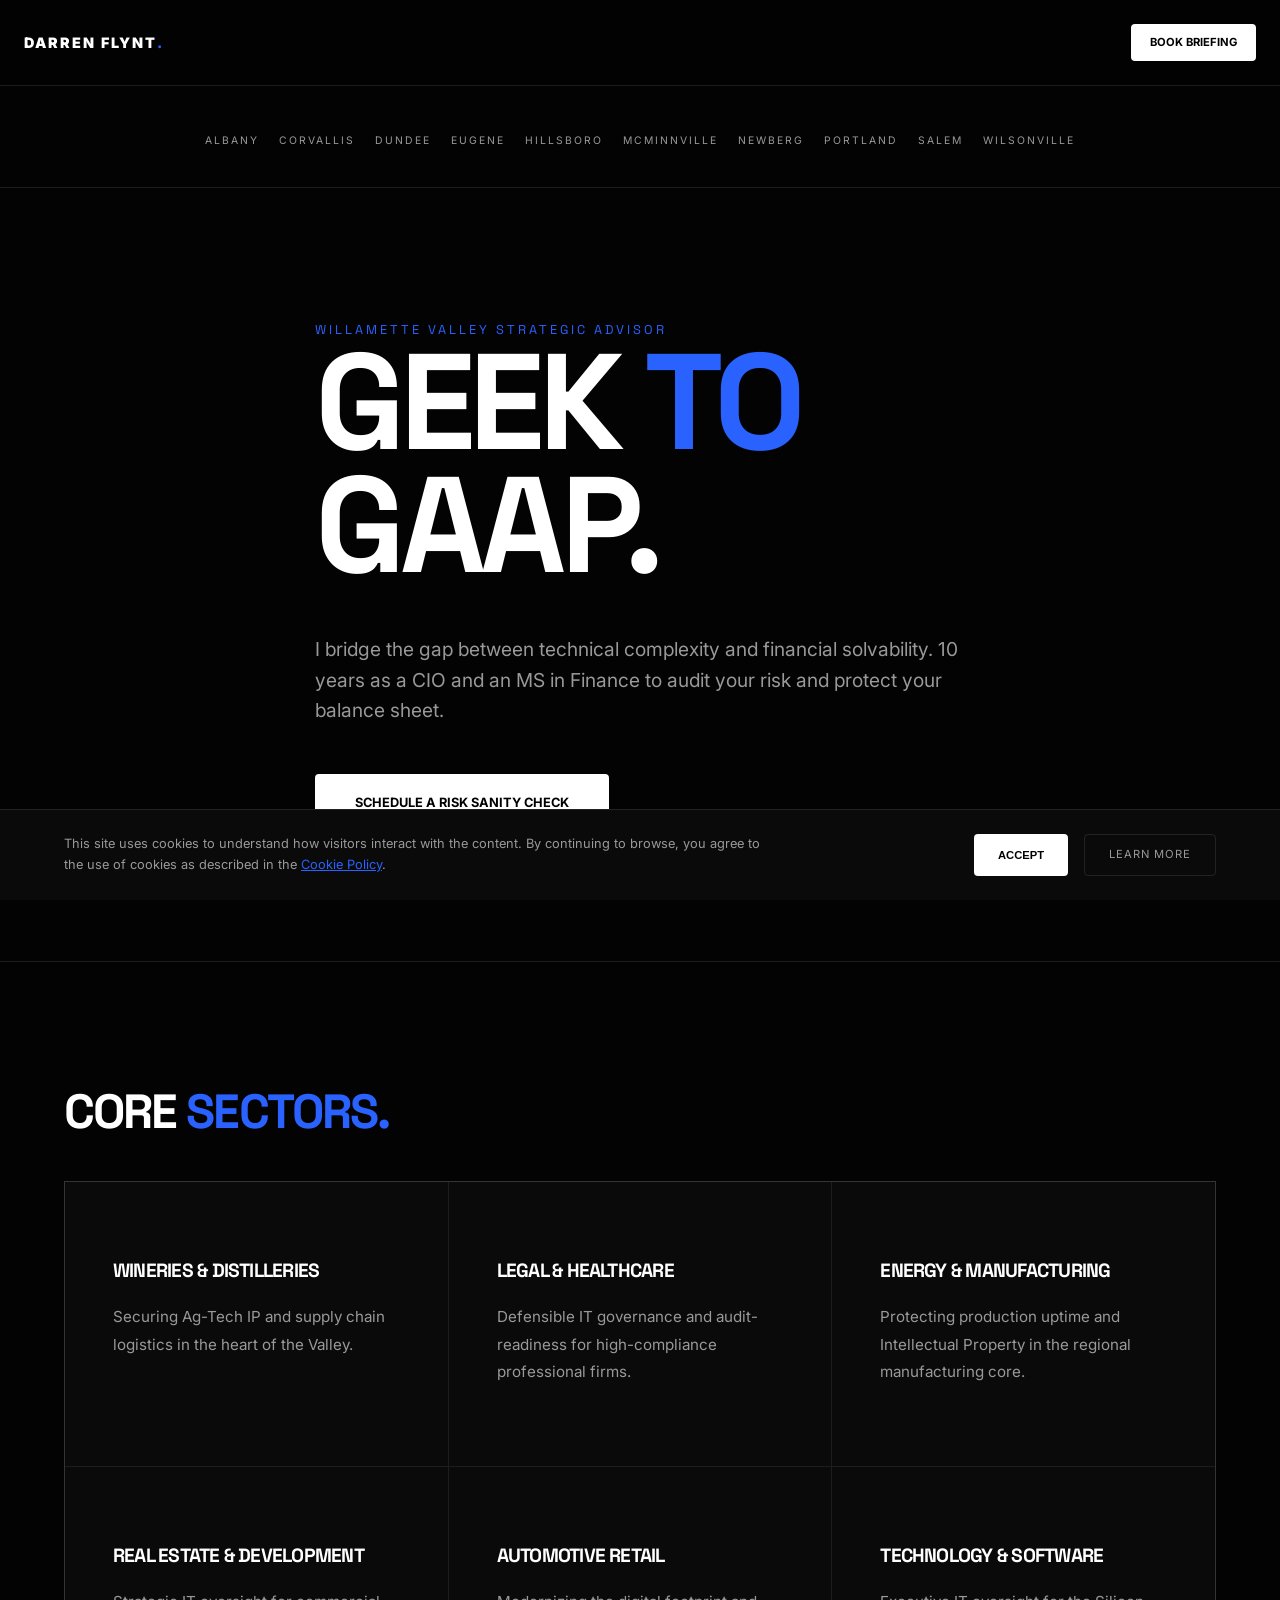
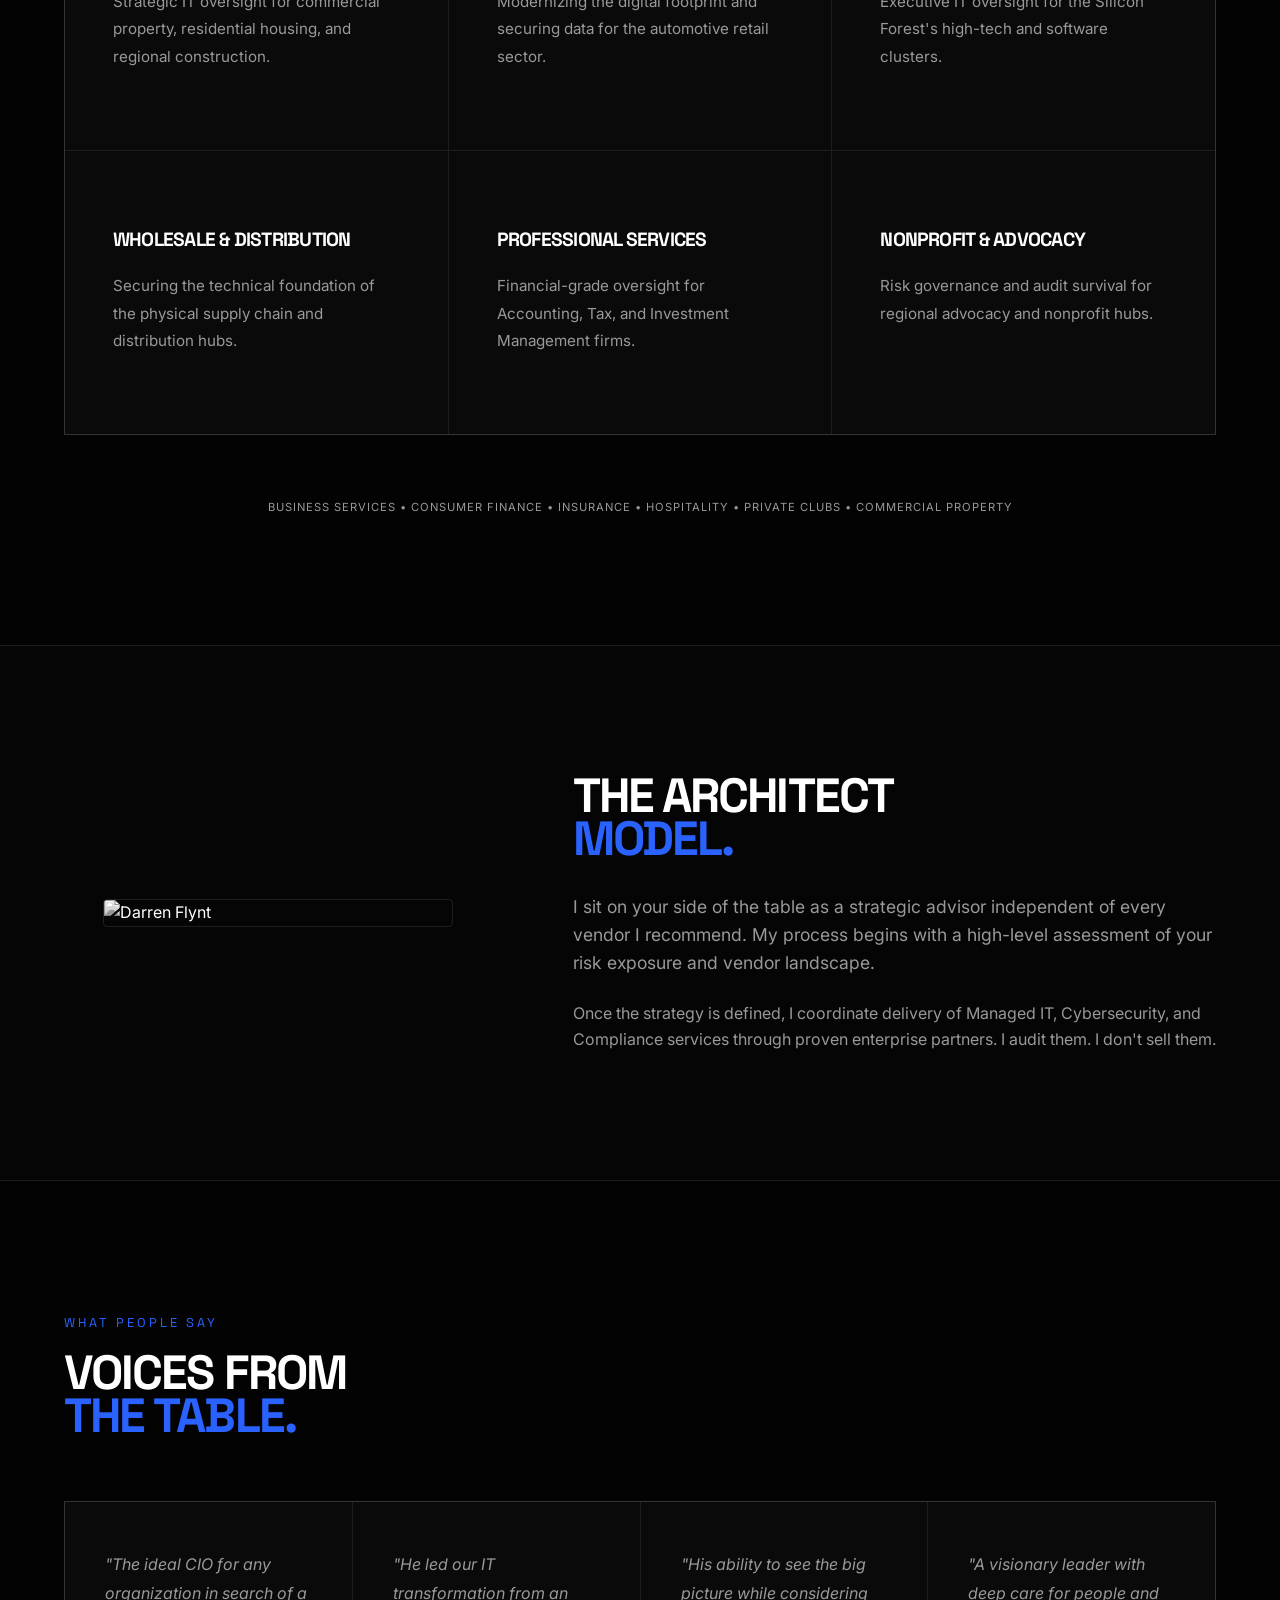
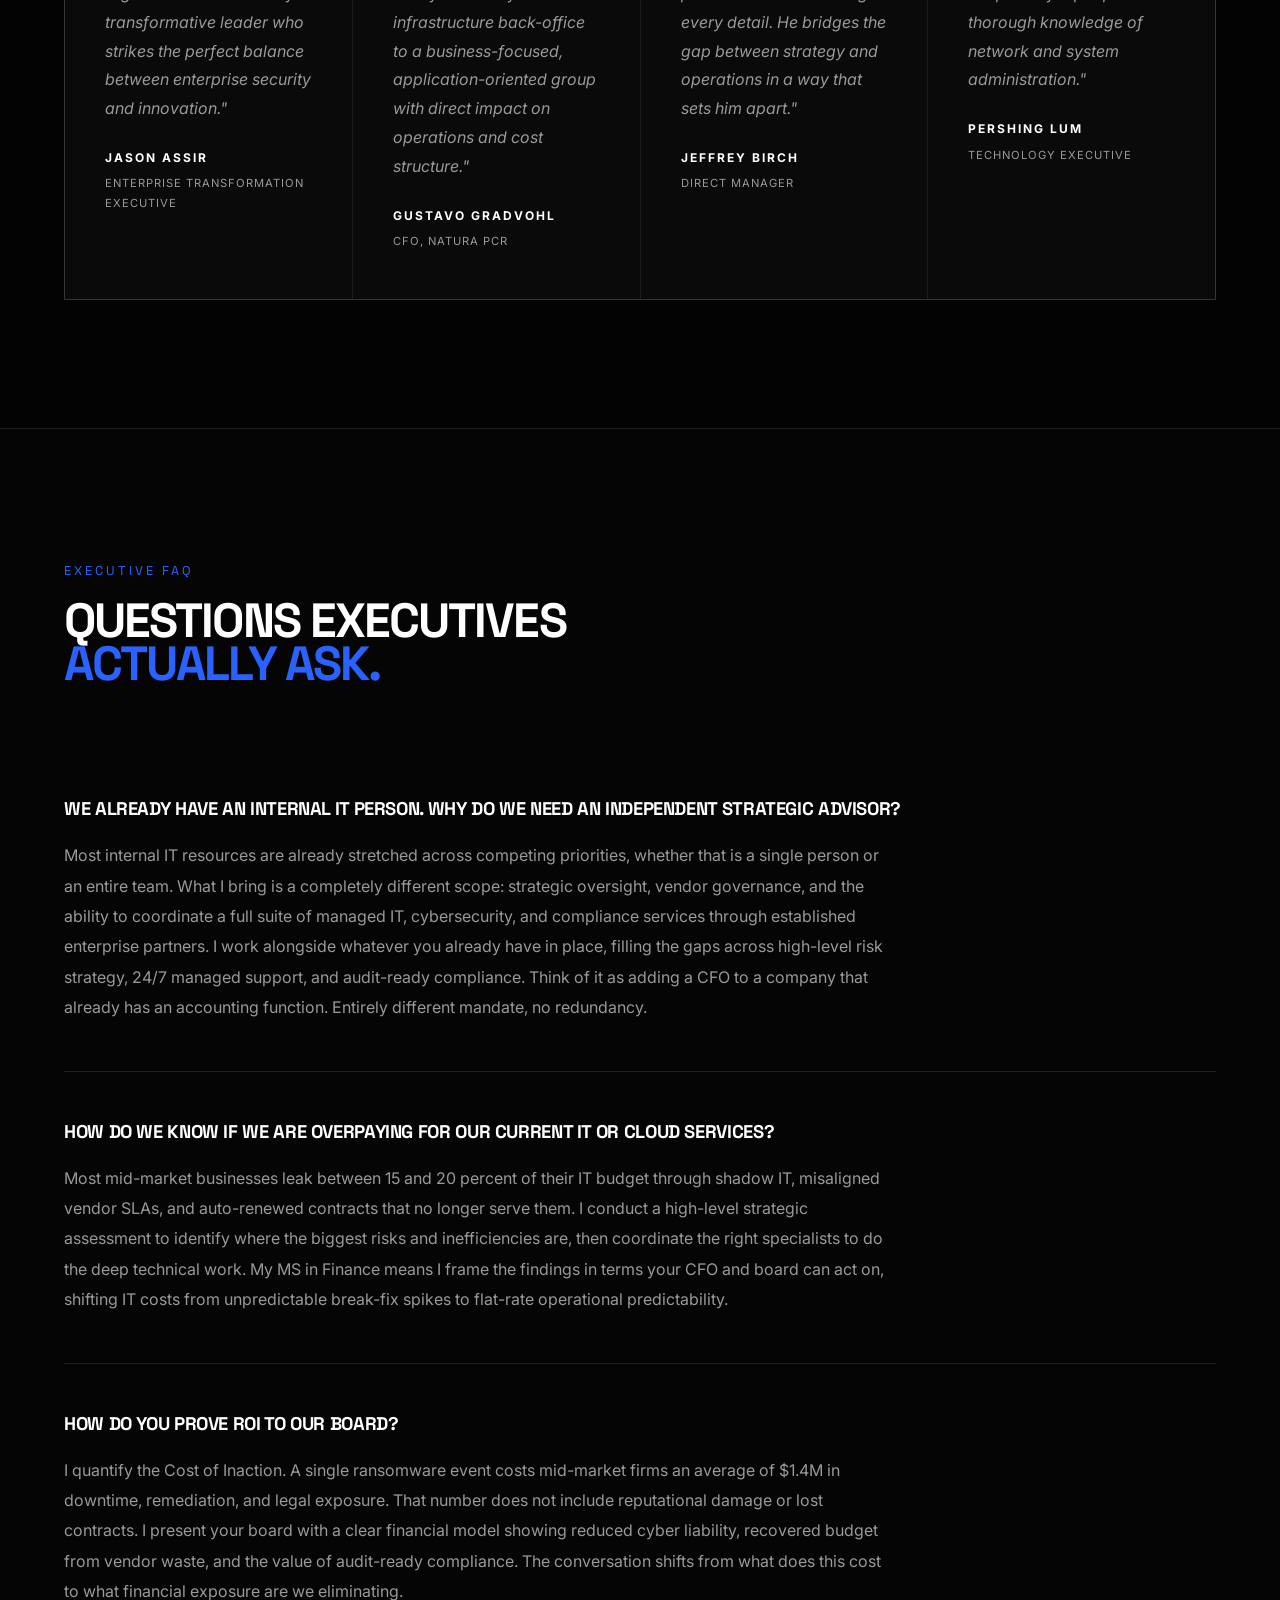
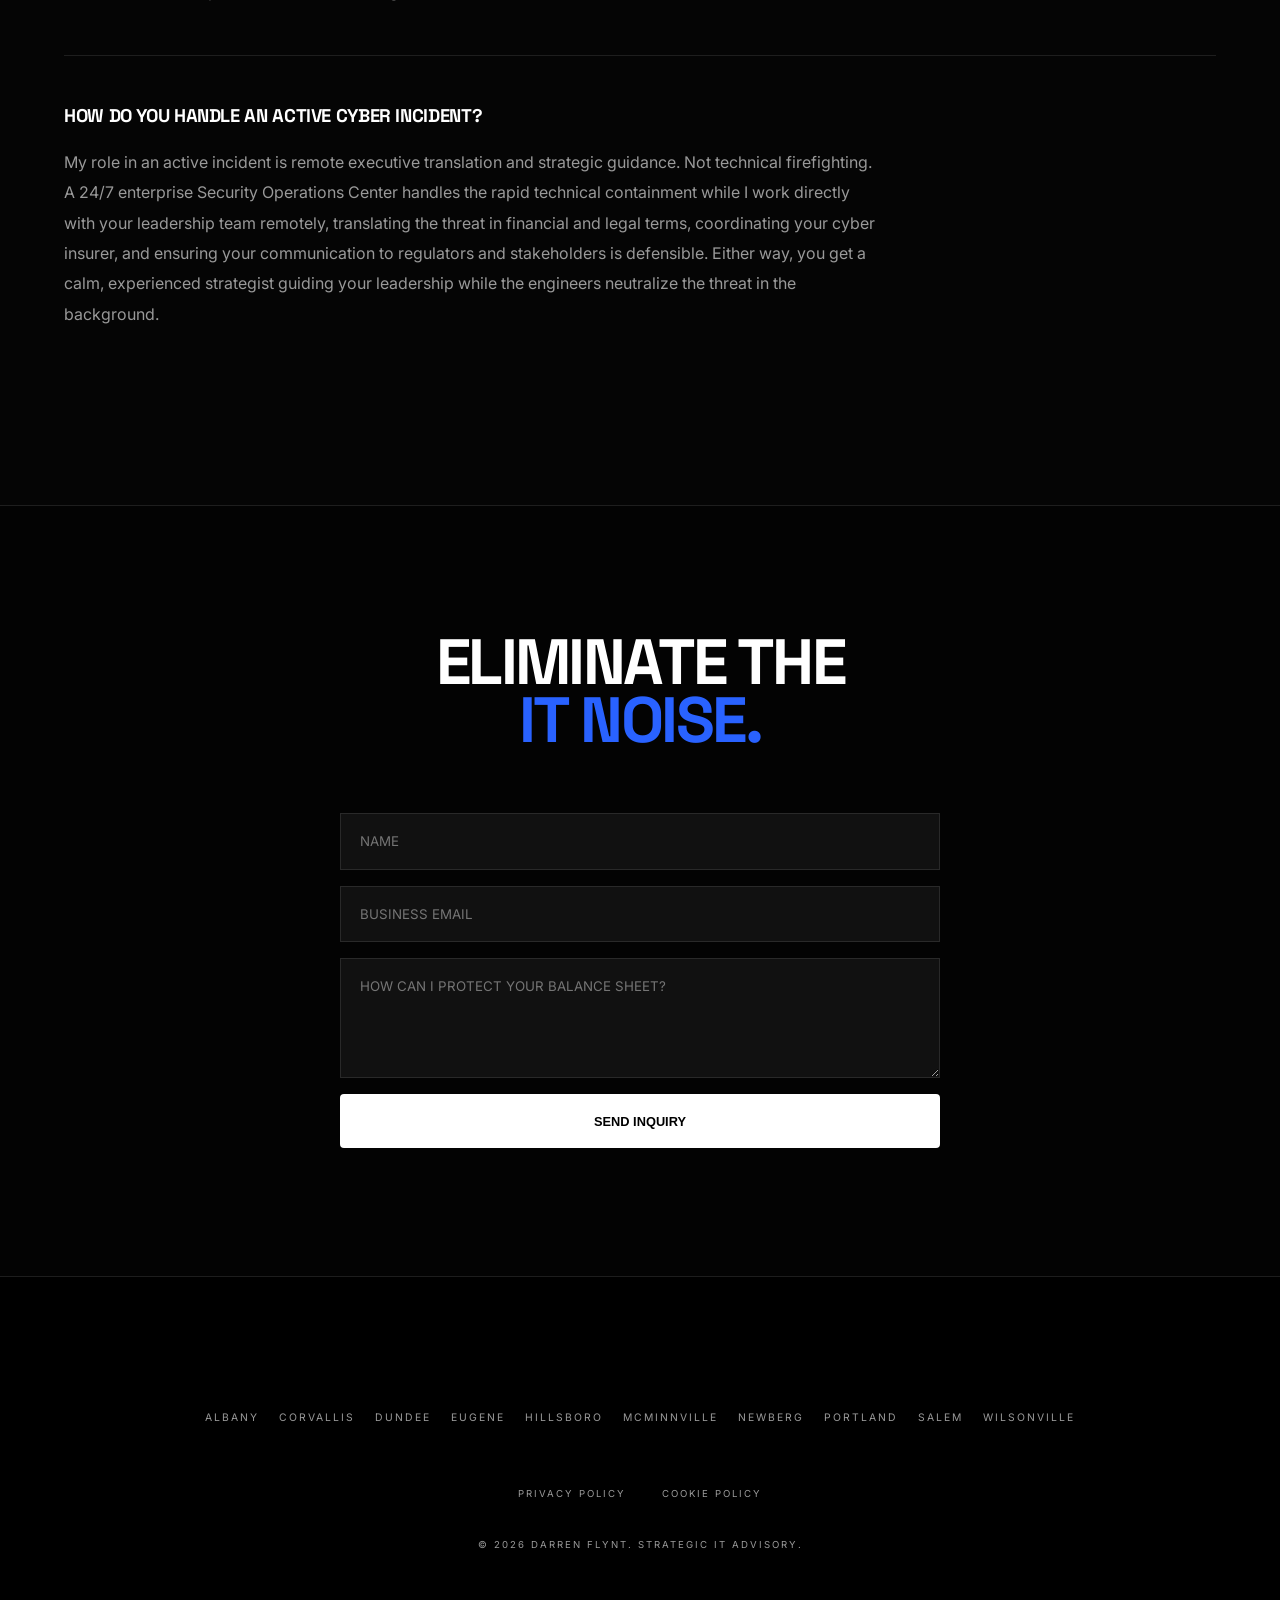
==== commit 387ac479: "Add files via upload" ====
--- a/index.html
+++ b/index.html
@@ -32,7 +32,7 @@
  </nav>
 
  <div class="city-nav header-nav">
- <a href="portland.html">Portland</a><a href="hillsboro.html">Hillsboro</a><a href="wilsonville.html">Wilsonville</a><a href="salem.html">Salem</a><a href="newberg.html">Newberg</a><a href="mcminnville.html">McMinnville</a><a href="dundee.html">Dundee</a><a href="corvallis.html">Corvallis</a><a href="albany.html">Albany</a>
+ <a href="albany.html">Albany</a><a href="corvallis.html">Corvallis</a><a href="dundee.html">Dundee</a><a href="eugene.html">Eugene</a><a href="hillsboro.html">Hillsboro</a><a href="mcminnville.html">McMinnville</a><a href="newberg.html">Newberg</a><a href="portland.html">Portland</a><a href="salem.html">Salem</a><a href="wilsonville.html">Wilsonville</a>
  </div>
 
  <section class="hero"><div class="container">
@@ -157,7 +157,7 @@
 
  <footer><div class="container">
  <div class="city-nav footer-nav">
- <a href="portland.html">Portland</a><a href="hillsboro.html">Hillsboro</a><a href="wilsonville.html">Wilsonville</a><a href="salem.html">Salem</a><a href="newberg.html">Newberg</a><a href="mcminnville.html">McMinnville</a><a href="dundee.html">Dundee</a><a href="corvallis.html">Corvallis</a><a href="albany.html">Albany</a>
+ <a href="albany.html">Albany</a><a href="corvallis.html">Corvallis</a><a href="dundee.html">Dundee</a><a href="eugene.html">Eugene</a><a href="hillsboro.html">Hillsboro</a><a href="mcminnville.html">McMinnville</a><a href="newberg.html">Newberg</a><a href="portland.html">Portland</a><a href="salem.html">Salem</a><a href="wilsonville.html">Wilsonville</a>
  </div>
  <div style="margin-bottom: 2rem;">
  <a href="privacy-policy.html" style="font-size: 0.6rem; color: var(--text-dim); text-transform: uppercase; letter-spacing: 2px; text-decoration: none; margin: 0 1rem;">Privacy Policy</a>
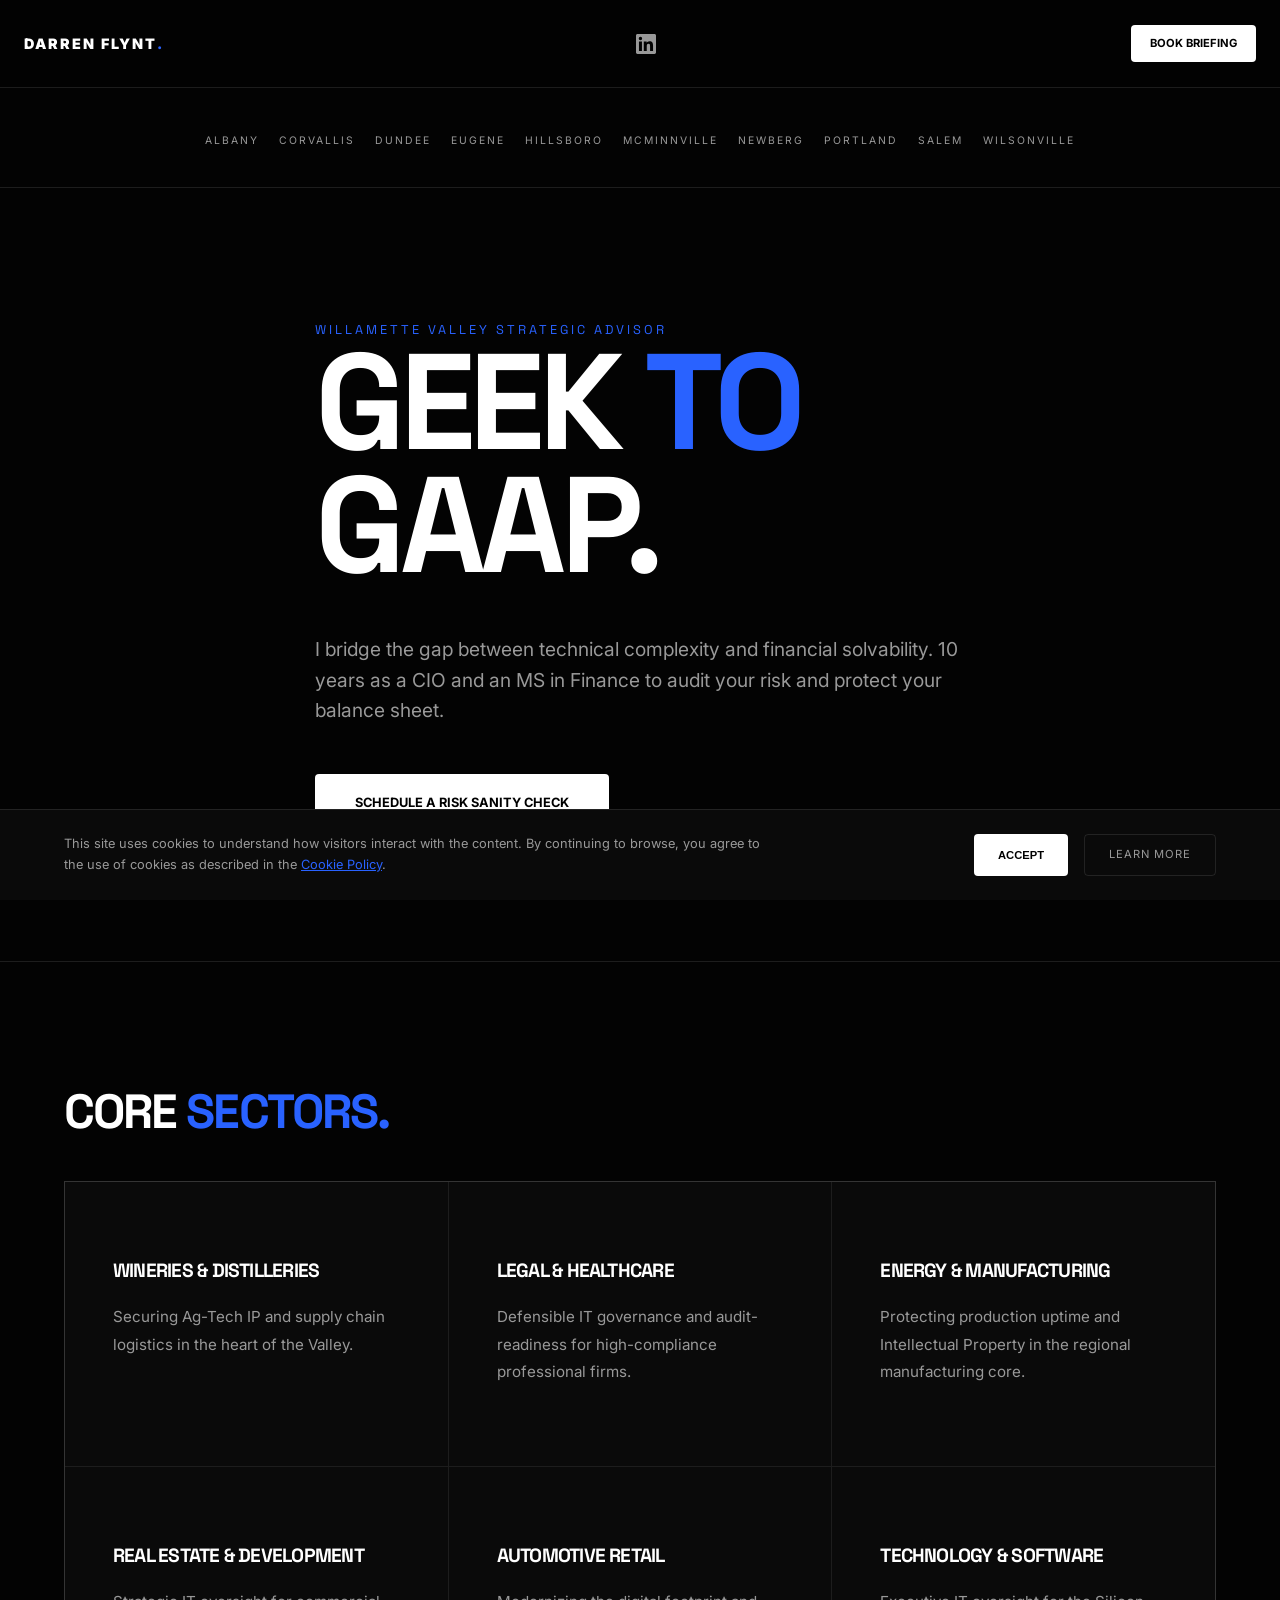
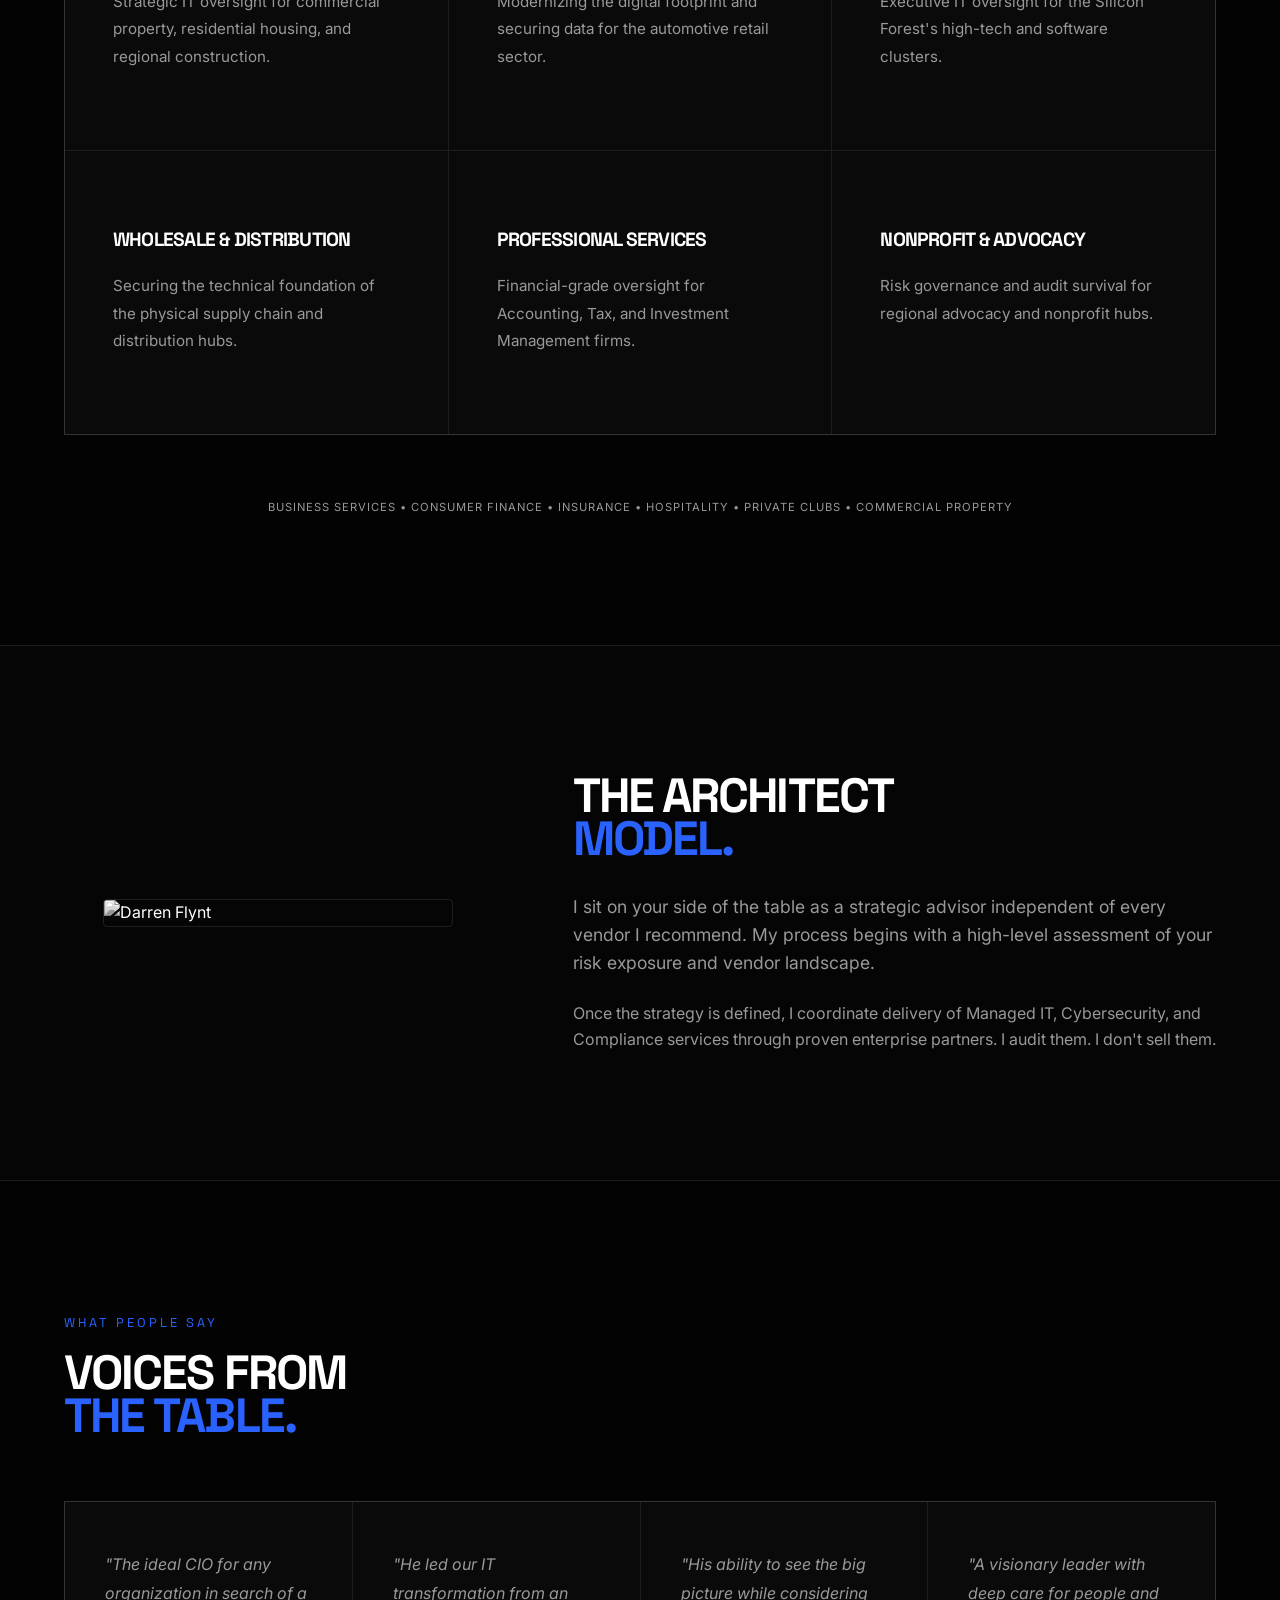
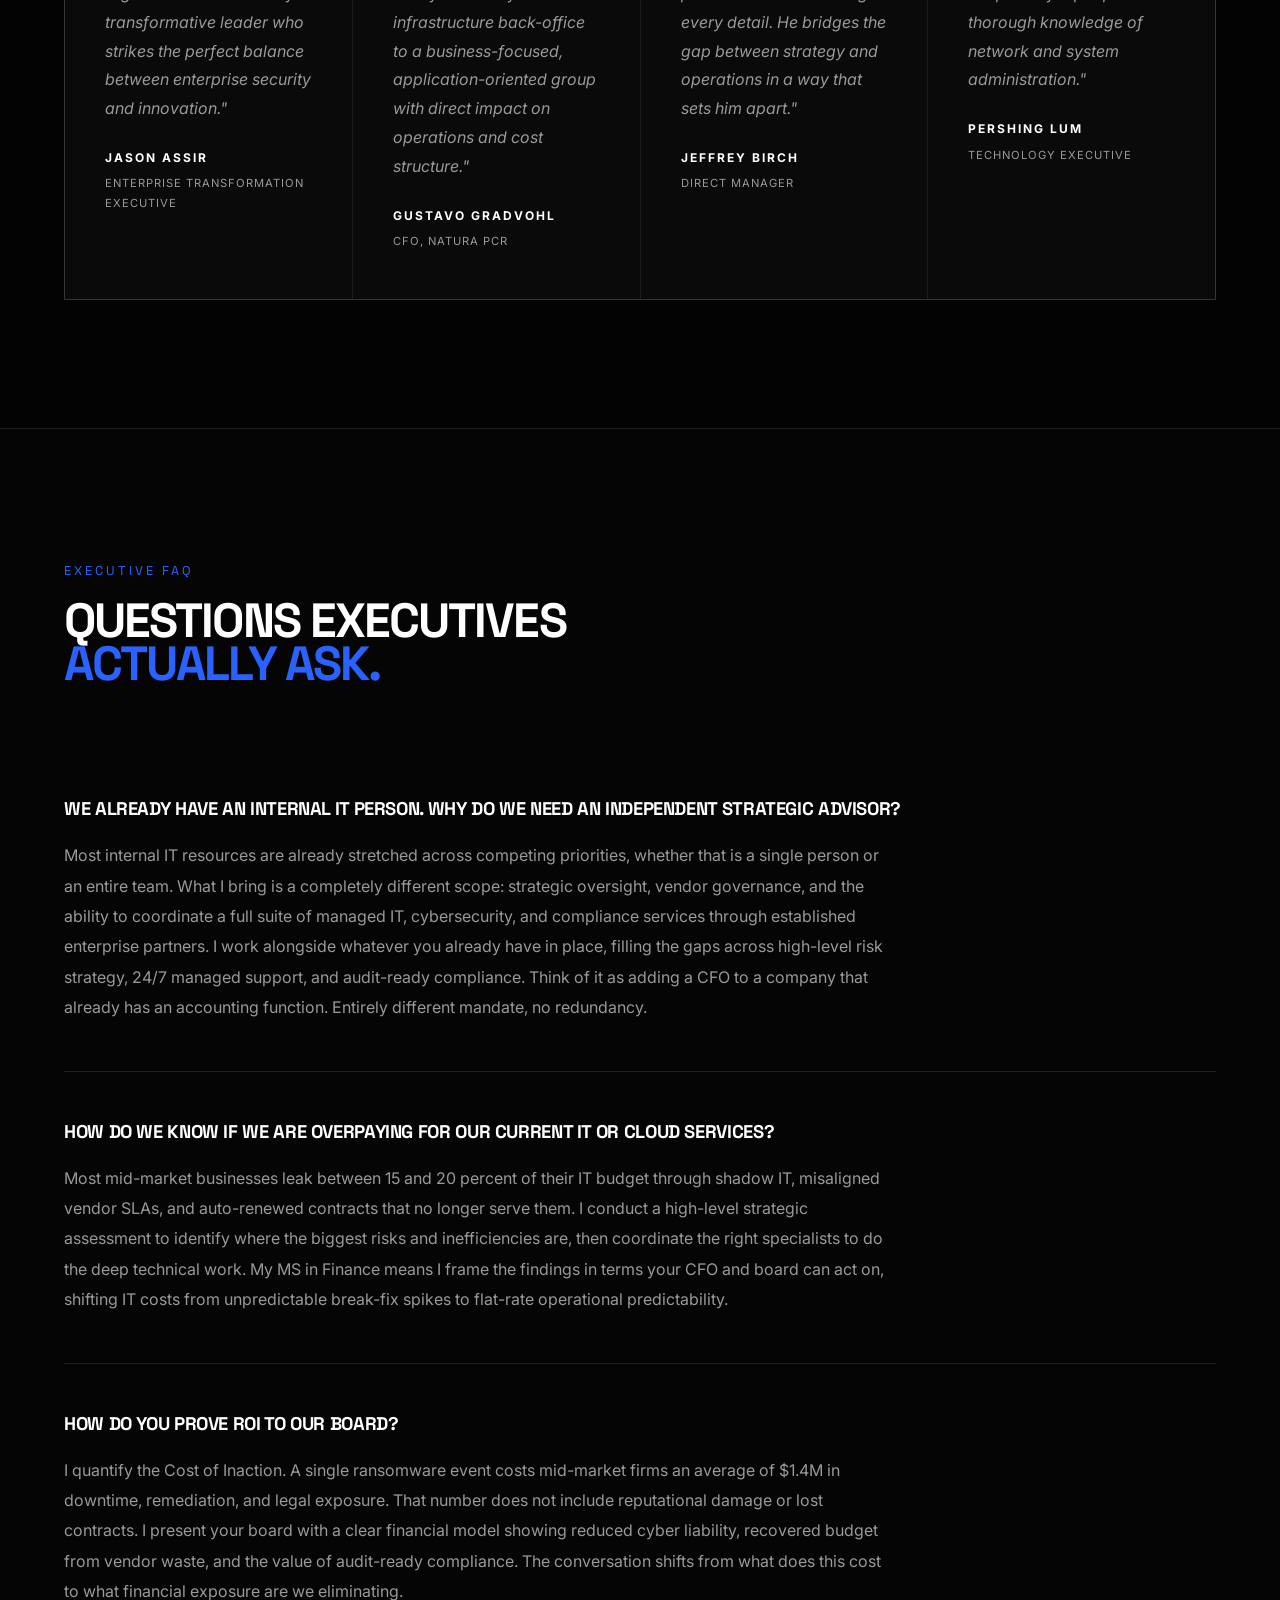
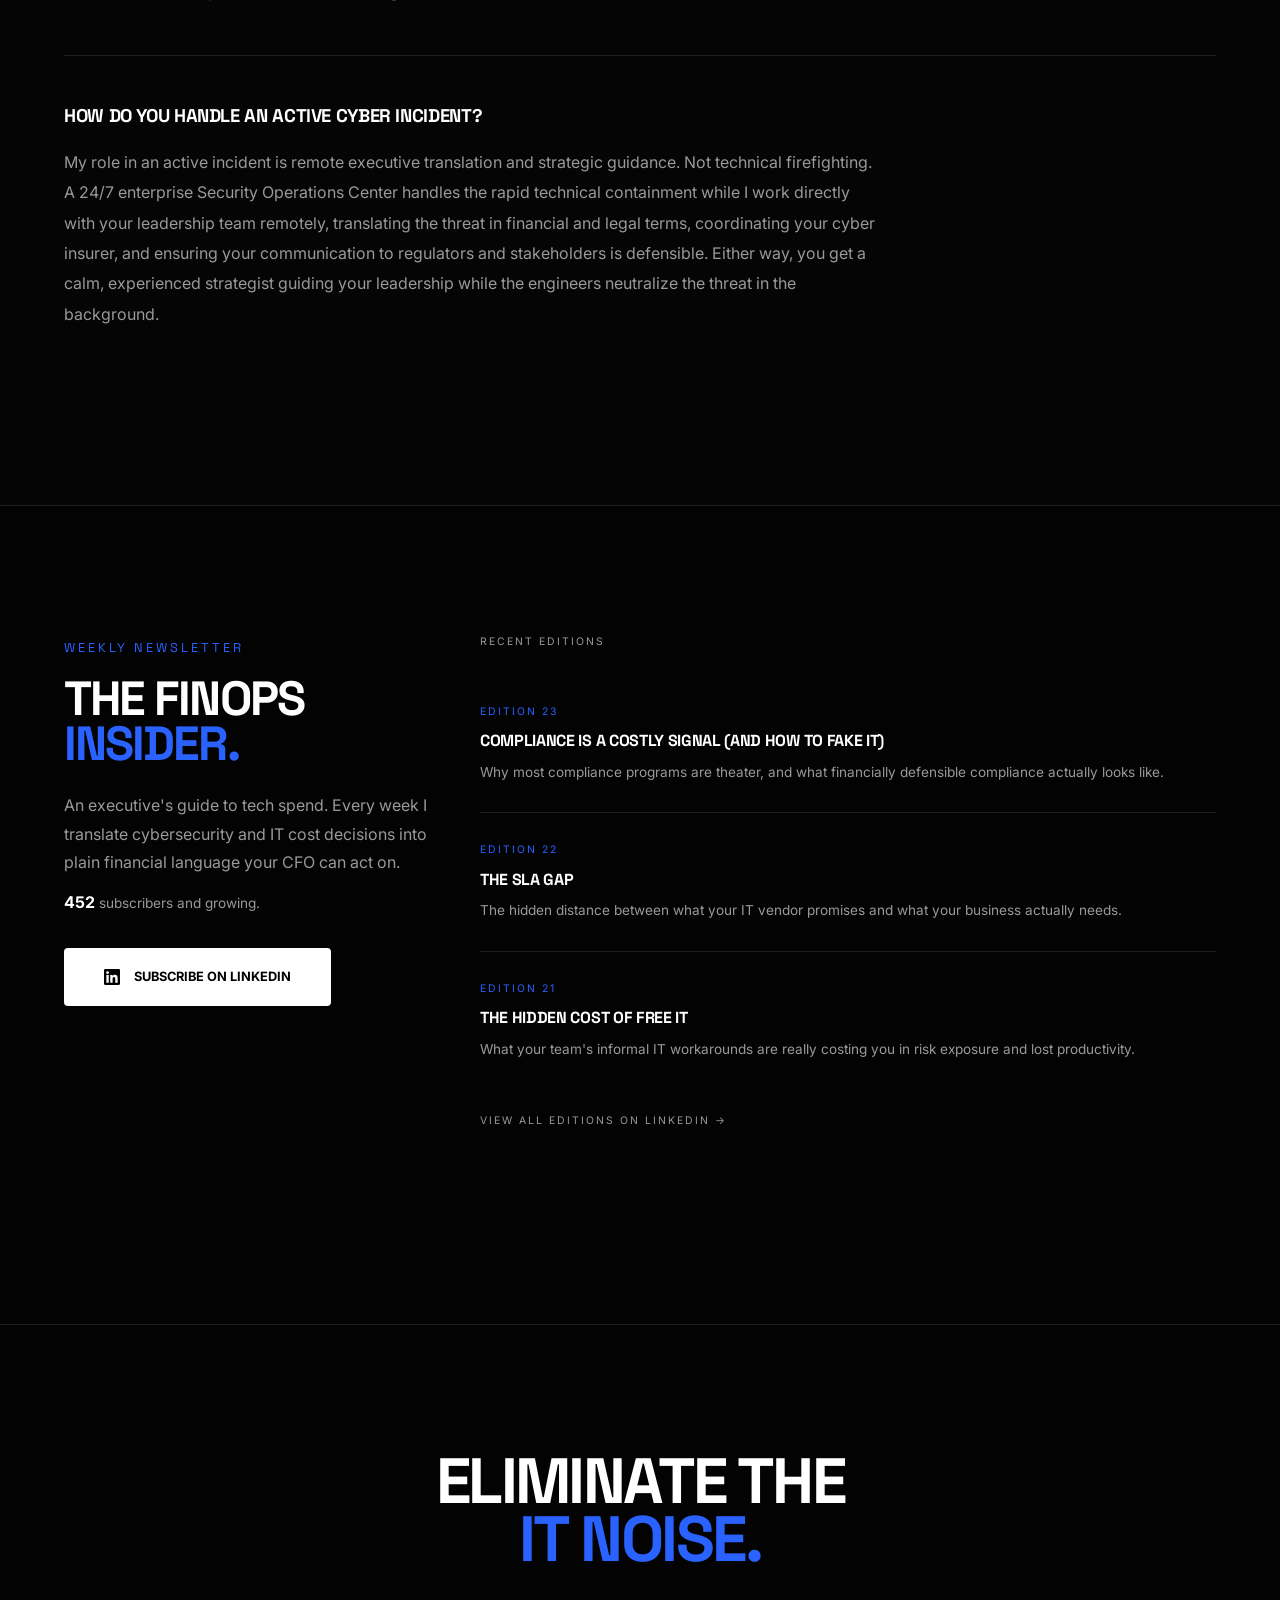
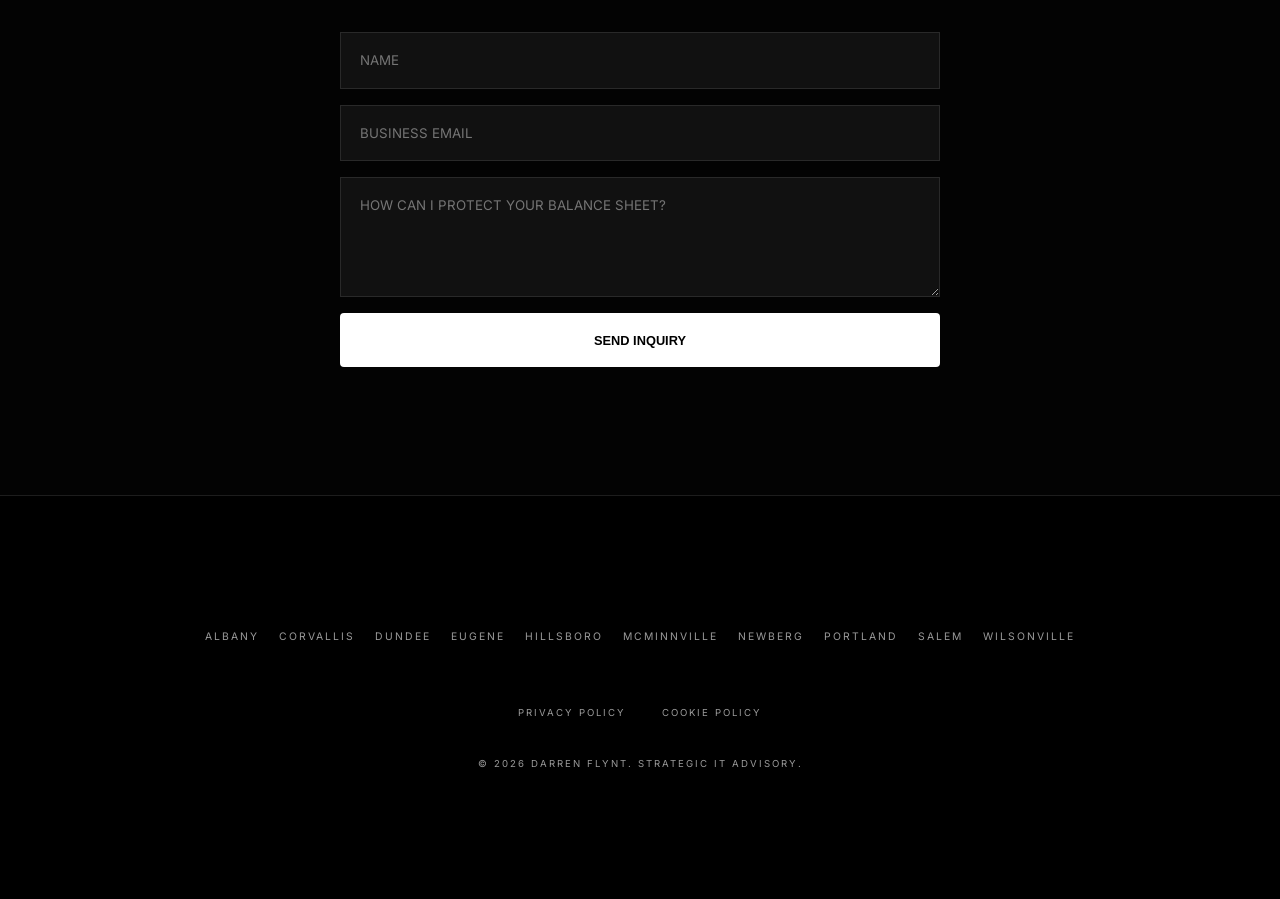
==== commit 3db69f66: "Add files via upload" ====
--- a/index.html
+++ b/index.html
@@ -28,7 +28,8 @@
 <body>
  <nav>
  <a href="index.html" class="nav-logo">DARREN FLYNT<span style="color: var(--accent);">.</span></a>
- <a href="https://calendly.com/darrenflynt" class="btn" style="padding: 0.6rem 1.2rem; font-size: 0.7rem;">Book Briefing</a>
+ <a href="https://www.linkedin.com/in/darrenflynt/" target="_blank" rel="noopener" aria-label="LinkedIn" style="color: var(--text-dim); display: inline-flex; align-items: center; padding: 0.6rem 0.8rem; transition: color 0.3s; margin-right: 0.2rem;" onmouseover="this.style.color='var(--accent)'" onmouseout="this.style.color='var(--text-dim)'"><svg xmlns="http://www.w3.org/2000/svg" width="20" height="20" viewBox="0 0 24 24" fill="currentColor" style="display:inline-block;vertical-align:middle;"><path d="M20.447 20.452h-3.554v-5.569c0-1.328-.027-3.037-1.852-3.037-1.853 0-2.136 1.445-2.136 2.939v5.667H9.351V9h3.414v1.561h.046c.477-.9 1.637-1.85 3.37-1.85 3.601 0 4.267 2.37 4.267 5.455v6.286zM5.337 7.433a2.062 2.062 0 0 1-2.063-2.065 2.064 2.064 0 1 1 2.063 2.065zm1.782 13.019H3.555V9h3.564v11.452zM22.225 0H1.771C.792 0 0 .774 0 1.729v20.542C0 23.227.792 24 1.771 24h20.451C23.2 24 24 23.227 24 22.271V1.729C24 .774 23.2 0 22.222 0h.003z"/></svg></a>
+        <a href="https://calendly.com/darrenflynt" class="btn" style="padding: 0.6rem 1.2rem; font-size: 0.7rem;">Book Briefing</a>
  </nav>
 
  <div class="city-nav header-nav">
@@ -145,6 +146,73 @@
  </div>
  </section>
 
+
+    <section id="finops-insider" style="background: #030303; border-bottom: 1px solid var(--border);">
+        <div class="container">
+            <div style="display: flex; flex-wrap: wrap; align-items: flex-start; justify-content: space-between; gap: 3rem; margin-bottom: 4rem;">
+                <div style="flex: 1; min-width: 260px;">
+                    <span style="font-family: 'Space Grotesk'; color: var(--accent); font-size: 0.8rem; letter-spacing: 3px;">WEEKLY NEWSLETTER</span>
+                    <h2 style="font-size: 3rem; margin-top: 1rem; line-height: 0.95;">THE FINOPS<br><span class="accent-text">INSIDER.</span></h2>
+                    <p style="color: var(--text-dim); margin-top: 1.5rem; font-size: 1rem; line-height: 1.8; max-width: 420px;">An executive's guide to tech spend. Every week I translate cybersecurity and IT cost decisions into plain financial language your CFO can act on.</p>
+                    <p style="margin-top: 0.8rem; font-size: 0.85rem; color: var(--text-dim);"><span id="fi-subscriber-count" style="color: #fff; font-weight: 700; font-size: 1rem;">452</span> subscribers and growing.</p>
+                    <a href="https://www.linkedin.com/newsletters/the-finops-insider-7360380550928371712/" target="_blank" rel="noopener" class="btn" style="margin-top: 2rem; display: inline-flex; align-items: center; gap: 0.7rem;"><svg xmlns="http://www.w3.org/2000/svg" width="16" height="16" viewBox="0 0 24 24" fill="currentColor" style="display:inline-block;vertical-align:middle;flex-shrink:0;"><path d="M20.447 20.452h-3.554v-5.569c0-1.328-.027-3.037-1.852-3.037-1.853 0-2.136 1.445-2.136 2.939v5.667H9.351V9h3.414v1.561h.046c.477-.9 1.637-1.85 3.37-1.85 3.601 0 4.267 2.37 4.267 5.455v6.286zM5.337 7.433a2.062 2.062 0 0 1-2.063-2.065 2.064 2.064 0 1 1 2.063 2.065zm1.782 13.019H3.555V9h3.564v11.452zM22.225 0H1.771C.792 0 0 .774 0 1.729v20.542C0 23.227.792 24 1.771 24h20.451C23.2 24 24 23.227 24 22.271V1.729C24 .774 23.2 0 22.222 0h.003z"/></svg> &nbsp;Subscribe on LinkedIn</a>
+                </div>
+                <div style="flex: 2; min-width: 300px;">
+                    <p style="font-size: 0.65rem; color: var(--text-dim); text-transform: uppercase; letter-spacing: 2px; margin-bottom: 1.5rem;">Recent Editions</p>
+                    <div id="fi-editions-list" style="display: flex; flex-direction: column; gap: 0;">
+                        <div style="padding: 1.8rem 0; border-bottom: 1px solid var(--border);">
+                            <div style="width: 80px; height: 0.65rem; background: var(--border); border-radius: 2px; margin-bottom: 0.8rem;"></div>
+                            <div style="width: 100%; height: 1rem; background: var(--border); border-radius: 2px; margin-bottom: 0.6rem;"></div>
+                            <div style="width: 90%; height: 0.85rem; background: var(--border); border-radius: 2px;"></div>
+                        </div>
+                        <div style="padding: 1.8rem 0; border-bottom: 1px solid var(--border);">
+                            <div style="width: 80px; height: 0.65rem; background: var(--border); border-radius: 2px; margin-bottom: 0.8rem;"></div>
+                            <div style="width: 95%; height: 1rem; background: var(--border); border-radius: 2px; margin-bottom: 0.6rem;"></div>
+                            <div style="width: 85%; height: 0.85rem; background: var(--border); border-radius: 2px;"></div>
+                        </div>
+                        <div style="padding: 1.8rem 0;">
+                            <div style="width: 80px; height: 0.65rem; background: var(--border); border-radius: 2px; margin-bottom: 0.8rem;"></div>
+                            <div style="width: 88%; height: 1rem; background: var(--border); border-radius: 2px; margin-bottom: 0.6rem;"></div>
+                            <div style="width: 92%; height: 0.85rem; background: var(--border); border-radius: 2px;"></div>
+                        </div>
+                    </div>
+                    <a href="https://www.linkedin.com/newsletters/the-finops-insider-7360380550928371712/" target="_blank" rel="noopener" style="display: inline-block; margin-top: 1.5rem; font-size: 0.65rem; color: var(--text-dim); text-transform: uppercase; letter-spacing: 2px; text-decoration: none; transition: color 0.3s;" onmouseover="this.style.color='var(--accent)'" onmouseout="this.style.color='var(--text-dim)'">View All Editions on LinkedIn &rarr;</a>
+                </div>
+            </div>
+        </div>
+    </section>
+    <script>
+    (function () {
+        var NL_URL = 'https://www.linkedin.com/newsletters/the-finops-insider-7360380550928371712/';
+        function renderEditions(editions) {
+            var list = document.getElementById('fi-editions-list');
+            if (!list || !editions || !editions.length) return;
+            list.innerHTML = editions.map(function (ed, i) {
+                var border = i < editions.length - 1 ? 'border-bottom: 1px solid var(--border);' : '';
+                var label  = ed.number ? 'Edition ' + ed.number : 'Latest';
+                var desc   = ed.description ? '<p style="color:var(--text-dim);font-size:0.85rem;">' + ed.description + '</p>' : '';
+                return '<a href="' + (ed.url || NL_URL) + '" target="_blank" rel="noopener"'
+                     + ' style="display:block;padding:1.8rem 0;' + border + 'text-decoration:none;transition:padding-left 0.3s;"'
+                     + ' onmouseover="this.style.paddingLeft=\'0.8rem\'" onmouseout="this.style.paddingLeft=\'0\'">'
+                     + '<p style="font-size:0.65rem;color:var(--accent);text-transform:uppercase;letter-spacing:2px;margin-bottom:0.5rem;">' + label + '</p>'
+                     + '<p style="color:#fff;font-size:1rem;font-weight:700;font-family:\'Space Grotesk\',sans-serif;text-transform:uppercase;letter-spacing:-0.02em;margin-bottom:0.5rem;">' + ed.title + '</p>'
+                     + desc + '</a>';
+            }).join('');
+        }
+        function renderCount(count) {
+            var el = document.getElementById('fi-subscriber-count');
+            if (el && count) el.textContent = count;
+        }
+        fetch('newsletter.json')
+            .then(function (r) { return r.ok ? r.json() : Promise.reject(r.status); })
+            .then(function (data) {
+                renderEditions(data.editions);
+                renderCount(data.subscriber_count);
+            })
+            .catch(function () {});
+    })();
+    </script>
+
  <section id="contact"><div class="container" style="text-align: center;">
  <h2 style="font-size: 4rem; margin-bottom: 4rem;">ELIMINATE THE<br><span class="accent-text">IT NOISE.</span></h2>
  <form action="https://formspree.io/f/mgonweyb" method="POST" style="max-width: 600px; margin: 0 auto; display: flex; flex-direction: column; gap: 1rem; text-align: left;">
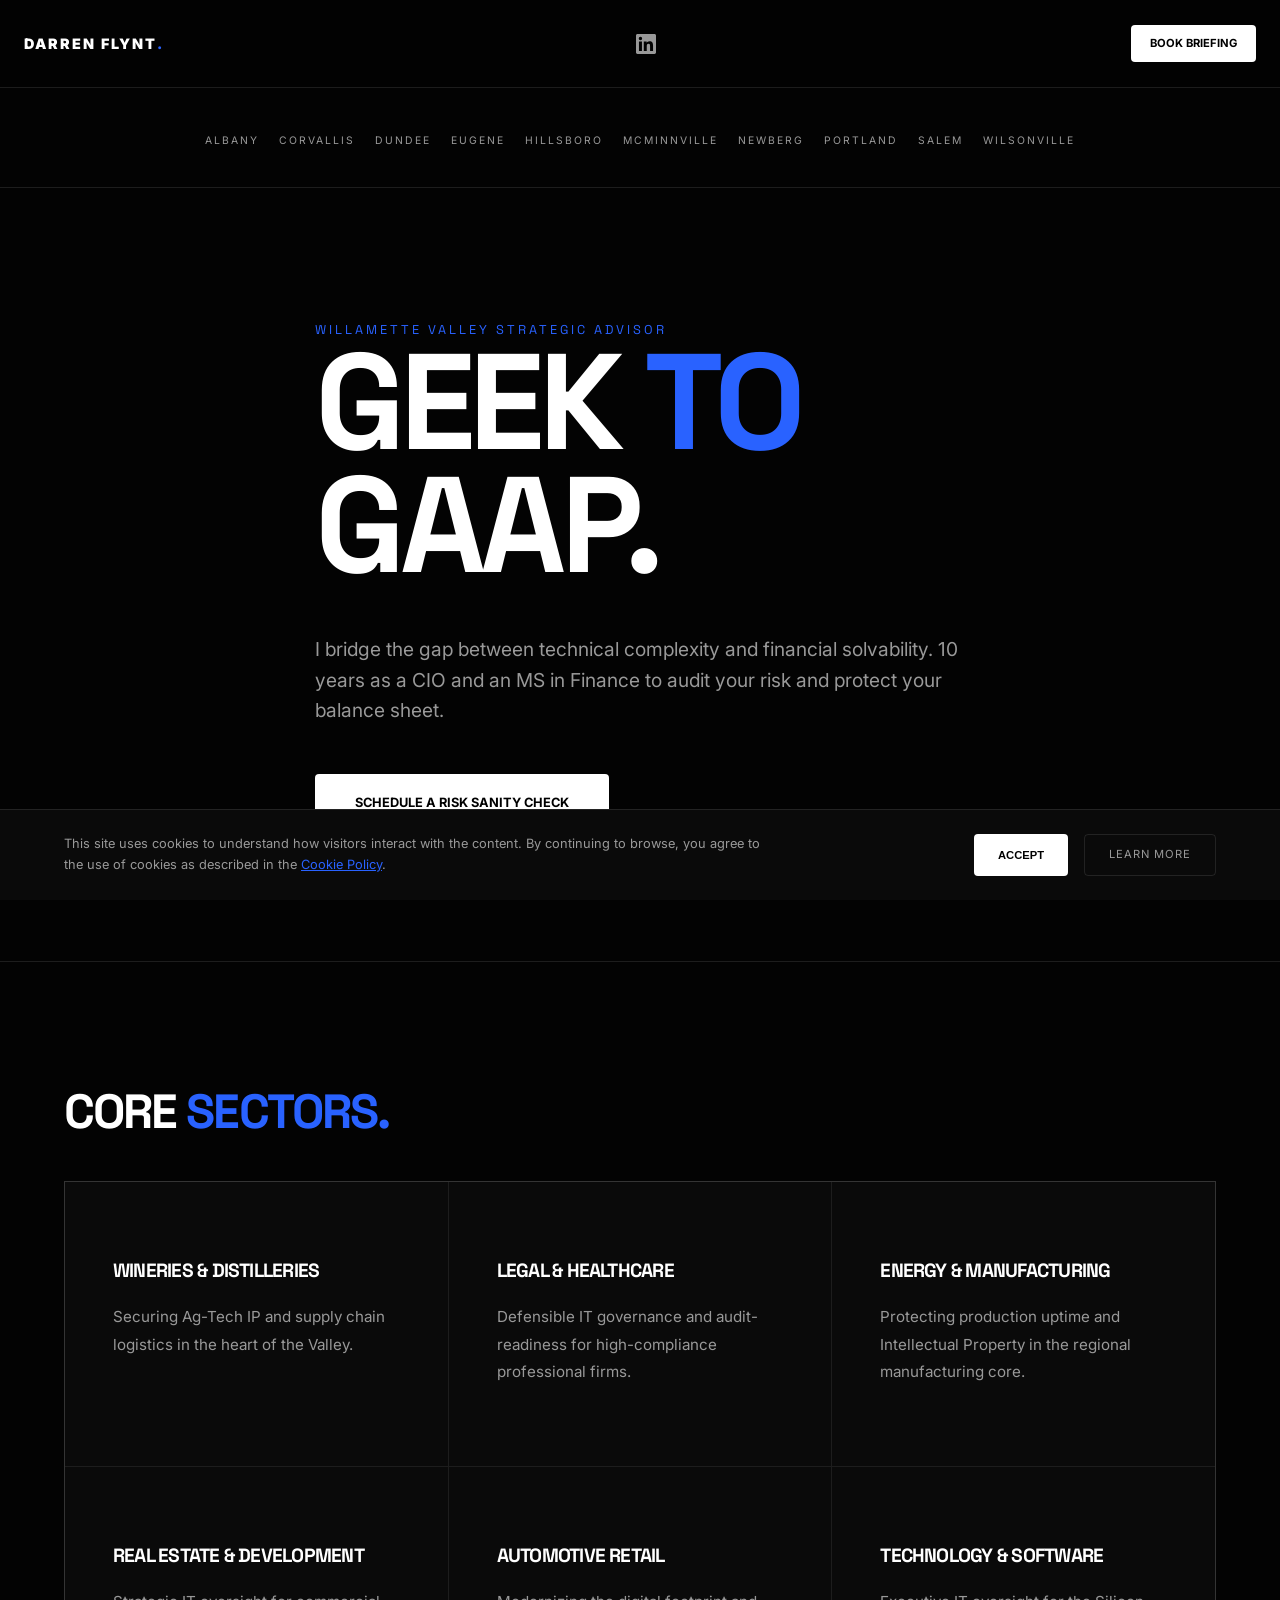
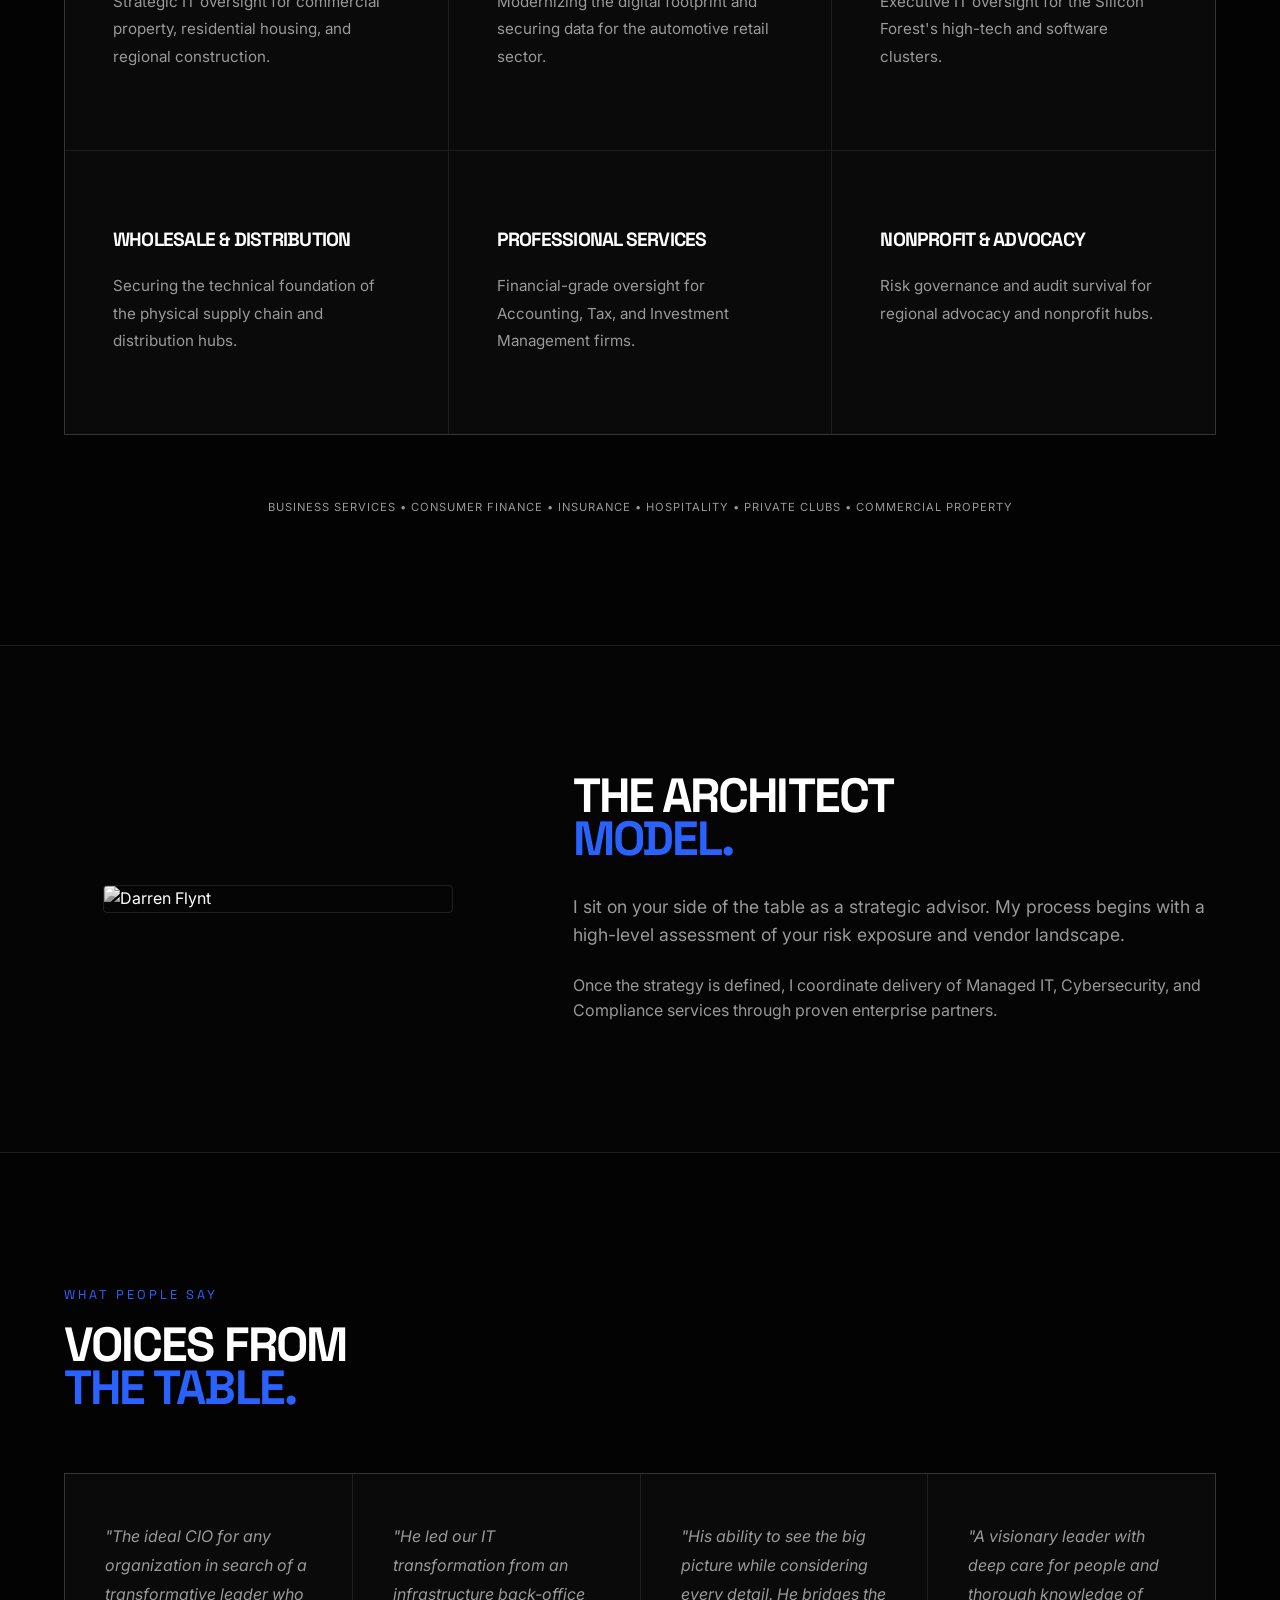
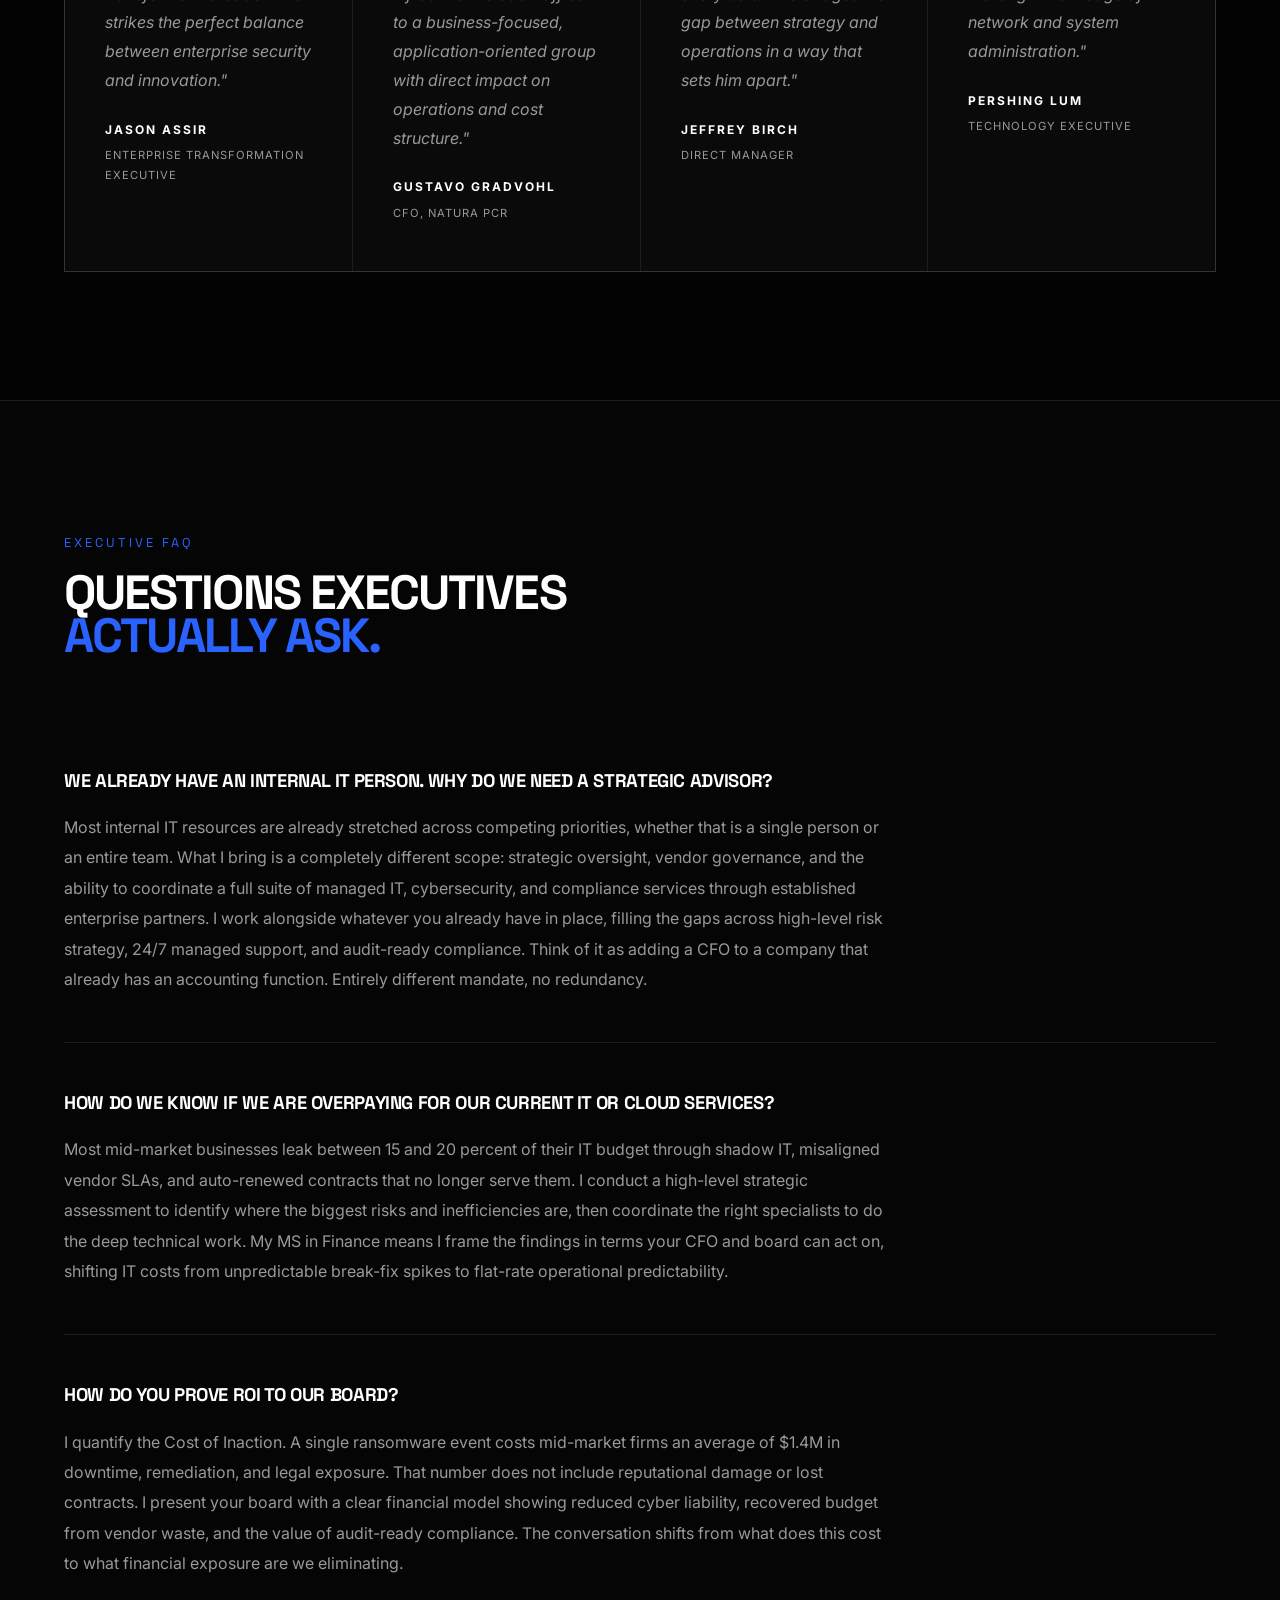
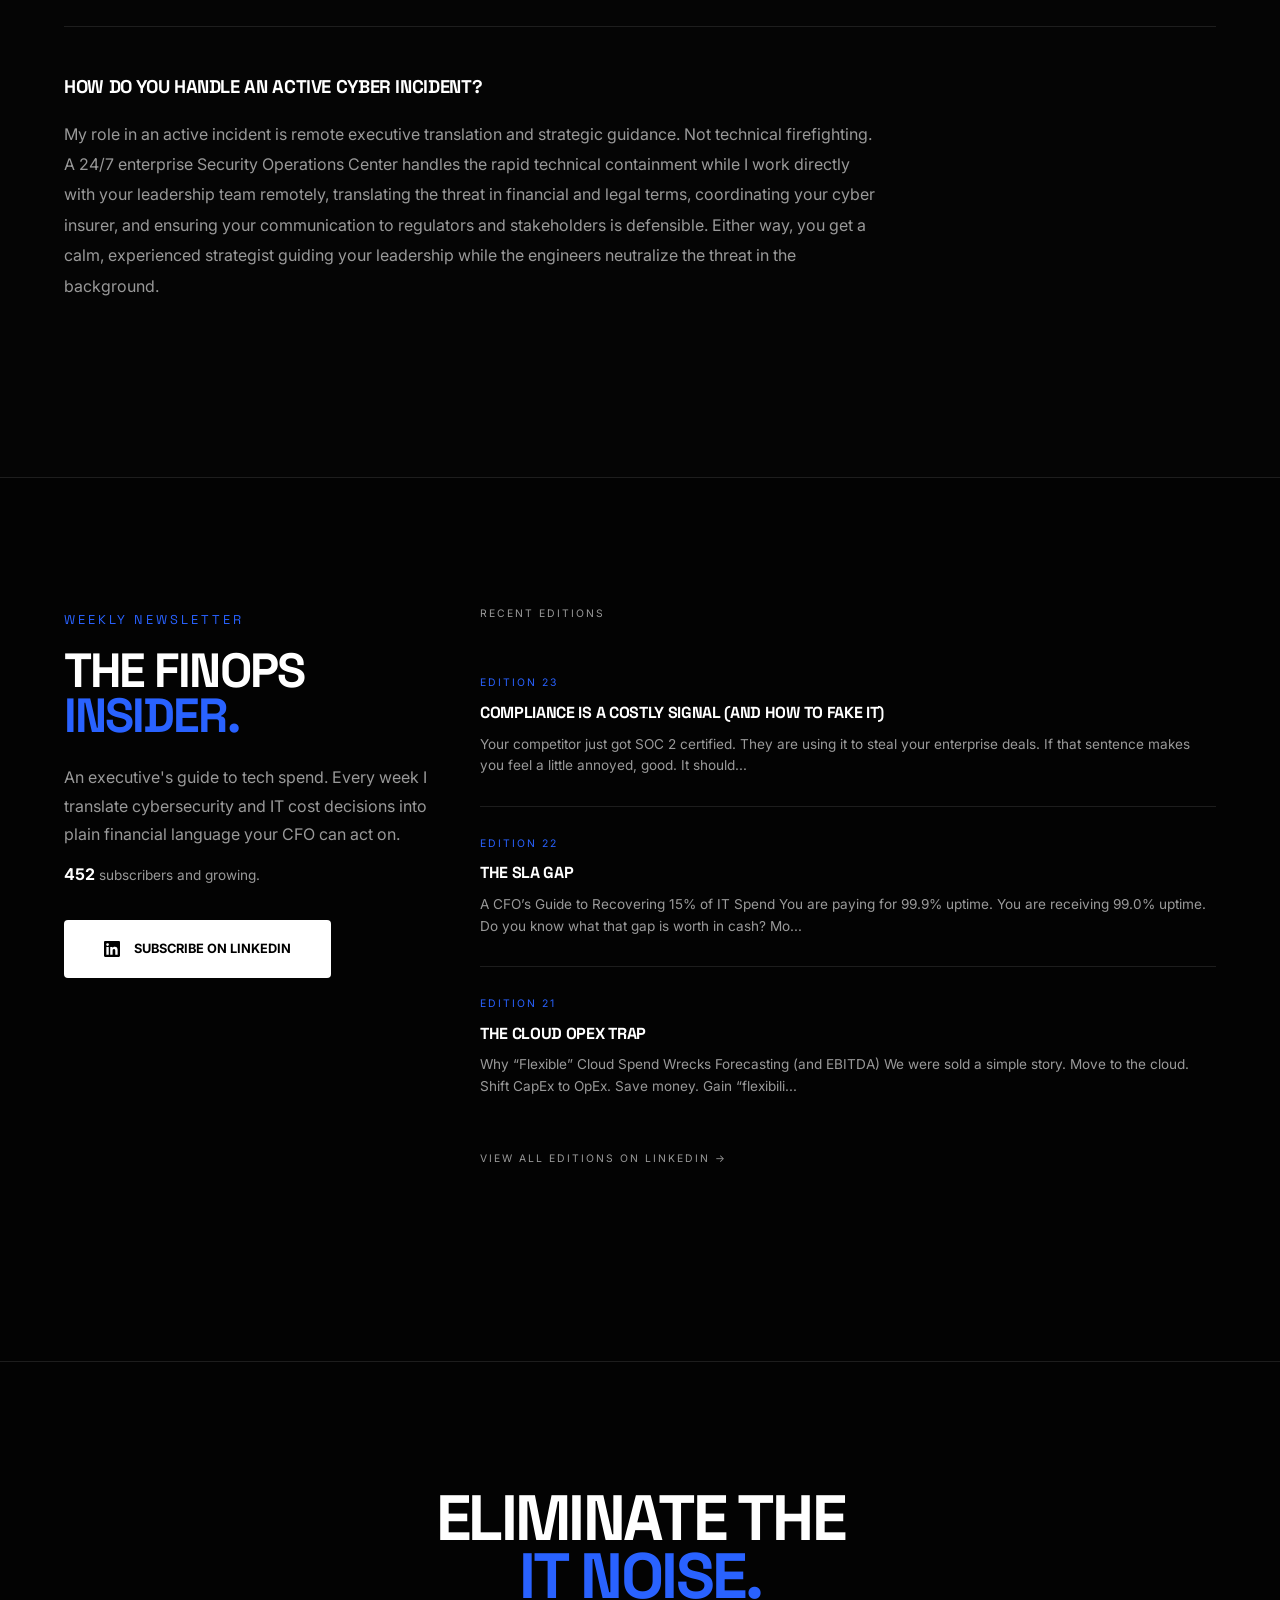
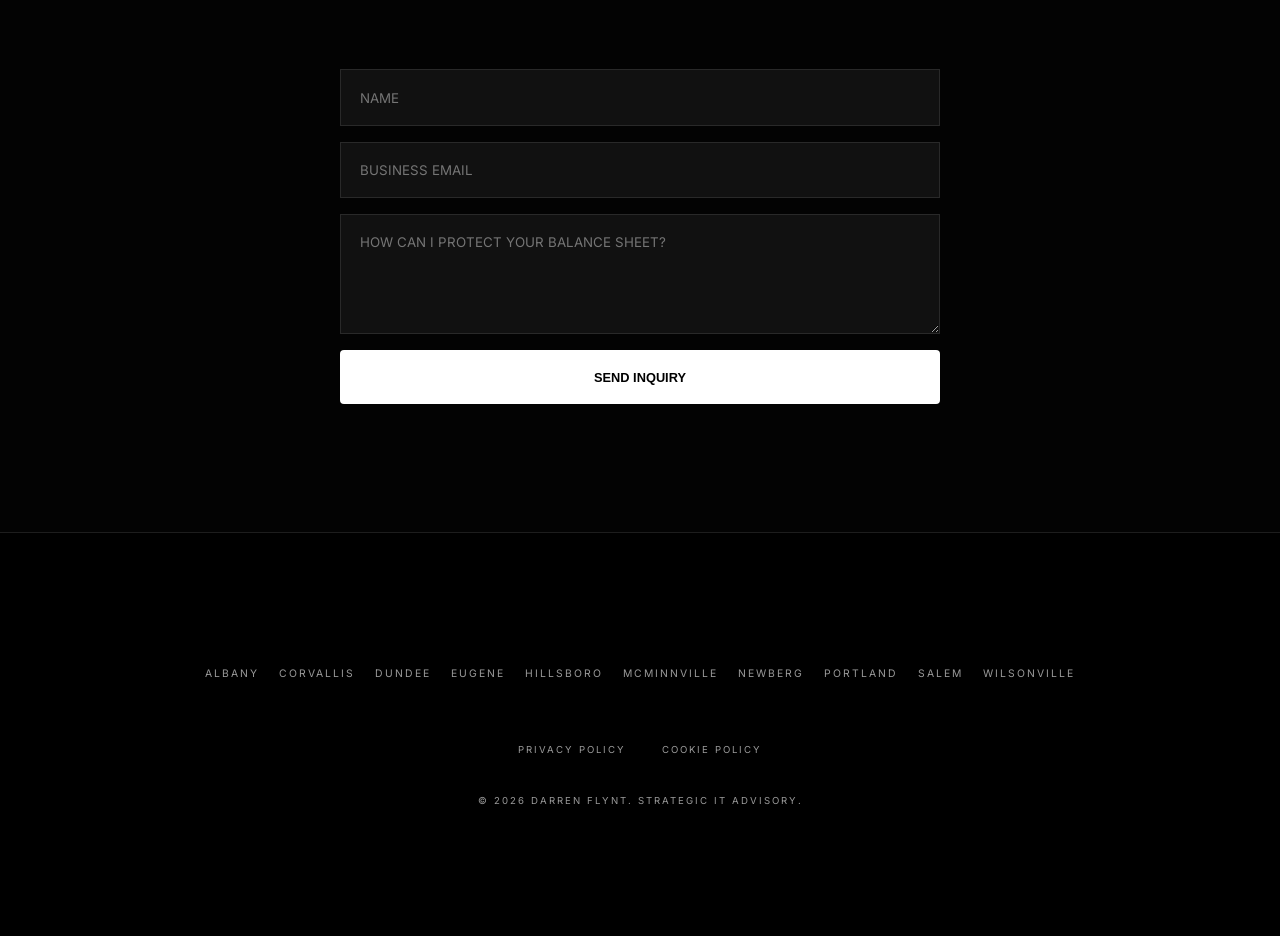
==== commit 25034b88: "Update index.html" ====
--- a/index.html
+++ b/index.html
@@ -5,10 +5,10 @@
  <link rel="stylesheet" href="style.css">
  <link href="https://fonts.googleapis.com/css2?family=Inter:wght@400;700&family=Space+Grotesk:wght@700&display=swap" rel="stylesheet">
  <link rel="canonical" href="https://darrenflynt.com/">
- <title>Darren Flynt | Independent Strategic IT Advisor | Willamette Valley</title>
+ <title>Darren Flynt | Strategic IT Advisor | Willamette Valley</title>
  <meta name="description" content="Former CIO (10 yrs) with an MS in Finance. I help CFOs and boards in the Willamette Valley translate cyber risk into financial strategy. Delivered through enterprise-grade partners with your outcomes driving every recommendation.">
- <meta property="og:title" content="Darren Flynt | Independent Strategic IT Advisor">
- <meta property="og:description" content="Cyber risk & governance advisor to CFOs and boards across the Willamette Valley. Independent IT strategy, cybersecurity, and compliance. Your outcomes drive every recommendation.">
+ <meta property="og:title" content="Darren Flynt | Strategic IT Advisor">
+ <meta property="og:description" content="Cyber risk & governance advisor to CFOs and boards across the Willamette Valley. IT strategy, cybersecurity, and compliance. Your outcomes drive every recommendation.">
  <meta property="og:url" content="https://darrenflynt.com/">
  <meta property="og:type" content="website">
  <meta property="og:image" content="https://darrenflynt.com/headshot.jpg">
@@ -20,10 +20,18 @@
  "name": "Darren Flynt",
  "url": "https://darrenflynt.com/",
  "image": "https://darrenflynt.com/headshot.jpg",
- "jobTitle": "Independent Strategic IT Advisor & Risk Governance Executive",
+ "jobTitle": "Strategic IT Advisor & Risk Governance Executive",
  "sameAs": ["https://www.linkedin.com/in/darrenflynt"]
  }
  </script>
+    <!-- Google tag (gtag.js) -->
+    <script async src="https://www.googletagmanager.com/gtag/js?id=G-PQK8W9X6MK"></script>
+    <script>
+      window.dataLayer = window.dataLayer || [];
+      function gtag(){dataLayer.push(arguments);}
+      gtag('js', new Date());
+      gtag('config', 'G-PQK8W9X6MK');
+    </script>
 </head>
 <body>
  <nav>
@@ -69,8 +77,8 @@
  </div>
  <div style="flex: 1.5; min-width: 300px;">
  <h2 style="font-size: 3rem; margin-bottom: 2rem;">THE ARCHITECT<br><span class="accent-text">MODEL.</span></h2>
- <p style="color: var(--text-dim); margin-bottom: 1.5rem; font-size: 1.1rem;">I sit on your side of the table as a strategic advisor independent of every vendor I recommend. My process begins with a high-level assessment of your risk exposure and vendor landscape.</p>
- <p style="color: var(--text-dim);">Once the strategy is defined, I coordinate delivery of Managed IT, Cybersecurity, and Compliance services through proven enterprise partners. I audit them. I don't sell them.</p>
+ <p style="color: var(--text-dim); margin-bottom: 1.5rem; font-size: 1.1rem;">I sit on your side of the table as a strategic advisor. My process begins with a high-level assessment of your risk exposure and vendor landscape.</p>
+ <p style="color: var(--text-dim);">Once the strategy is defined, I coordinate delivery of Managed IT, Cybersecurity, and Compliance services through proven enterprise partners.</p>
  </div>
  </div></section>
 
@@ -123,7 +131,7 @@
  <div style="display: flex; flex-direction: column; gap: 0;">
 
  <div class="faq-item">
- <h3 class="faq-q">We already have an internal IT person. Why do we need an independent strategic advisor?</h3>
+ <h3 class="faq-q">We already have an internal IT person. Why do we need a strategic advisor?</h3>
  <p class="faq-a">Most internal IT resources are already stretched across competing priorities, whether that is a single person or an entire team. What I bring is a completely different scope: strategic oversight, vendor governance, and the ability to coordinate a full suite of managed IT, cybersecurity, and compliance services through established enterprise partners. I work alongside whatever you already have in place, filling the gaps across high-level risk strategy, 24/7 managed support, and audit-ready compliance. Think of it as adding a CFO to a company that already has an accounting function. Entirely different mandate, no redundancy.</p>
  </div>
 
